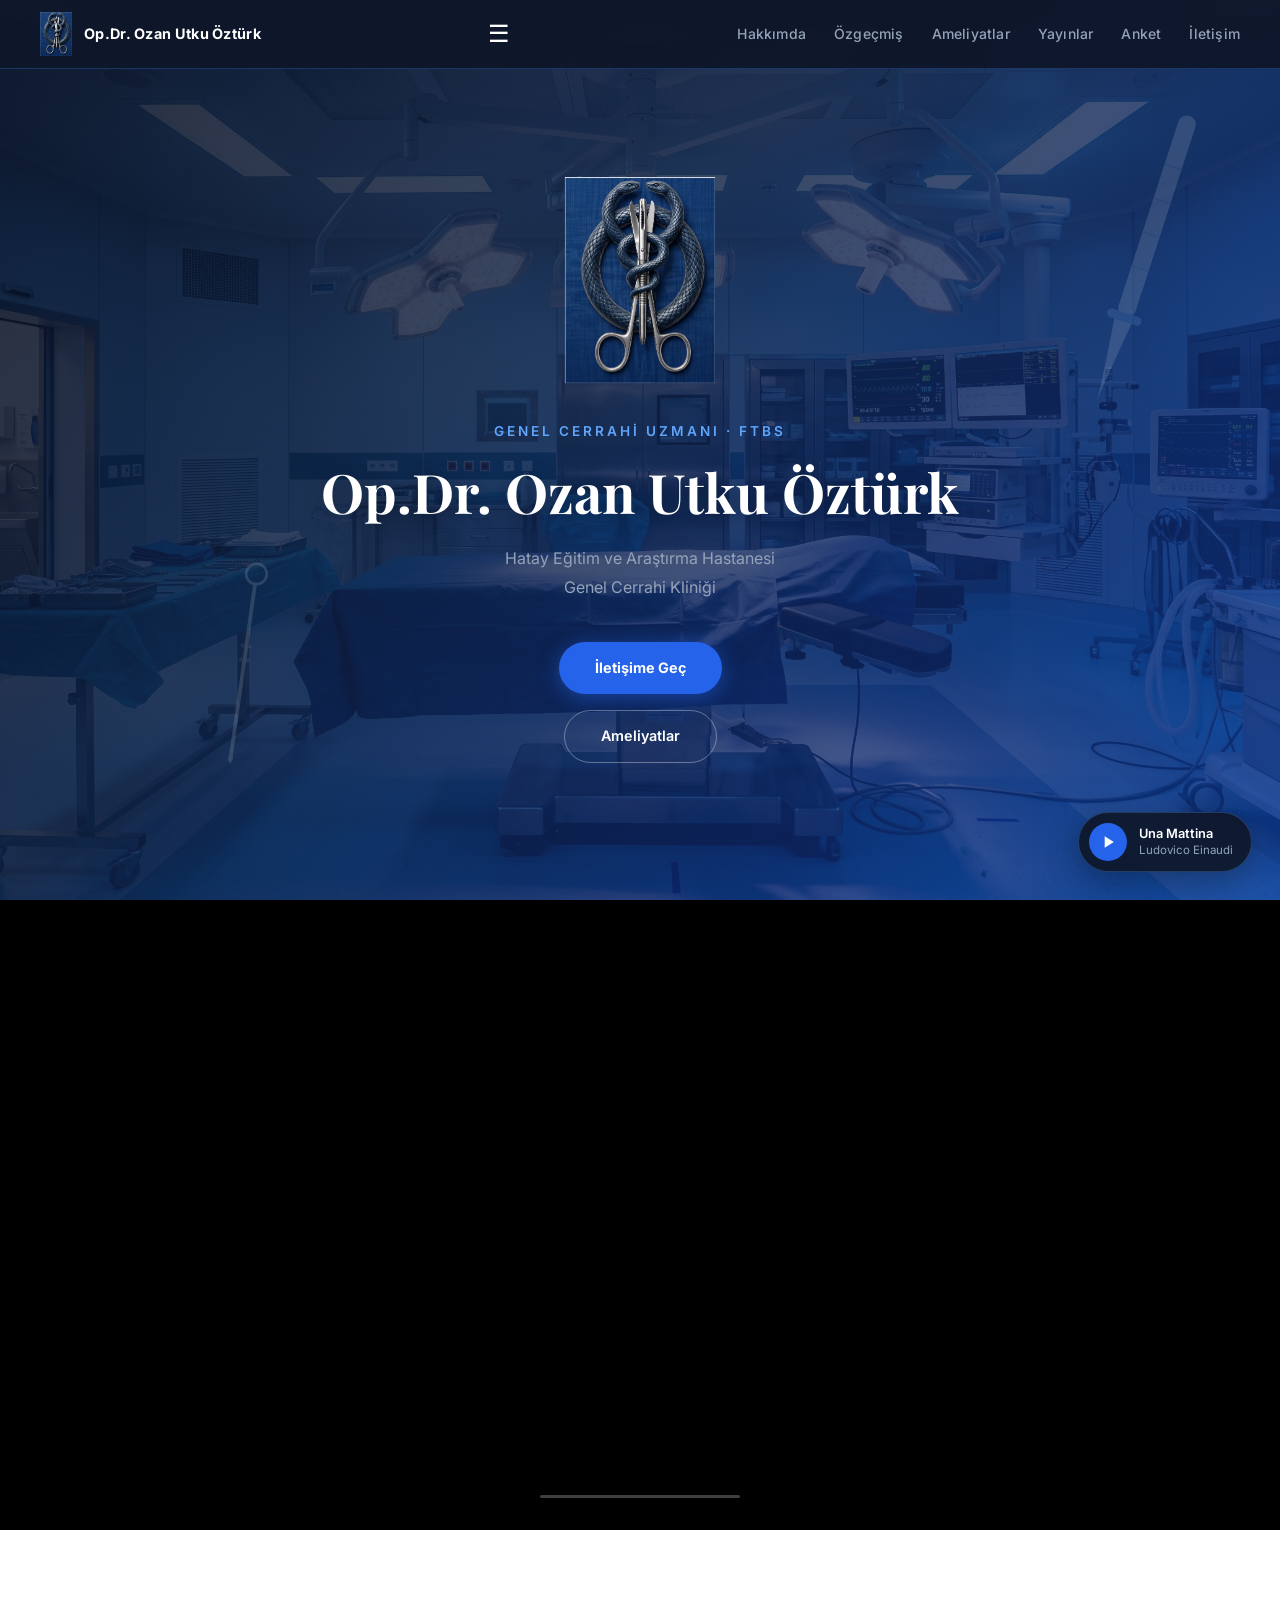
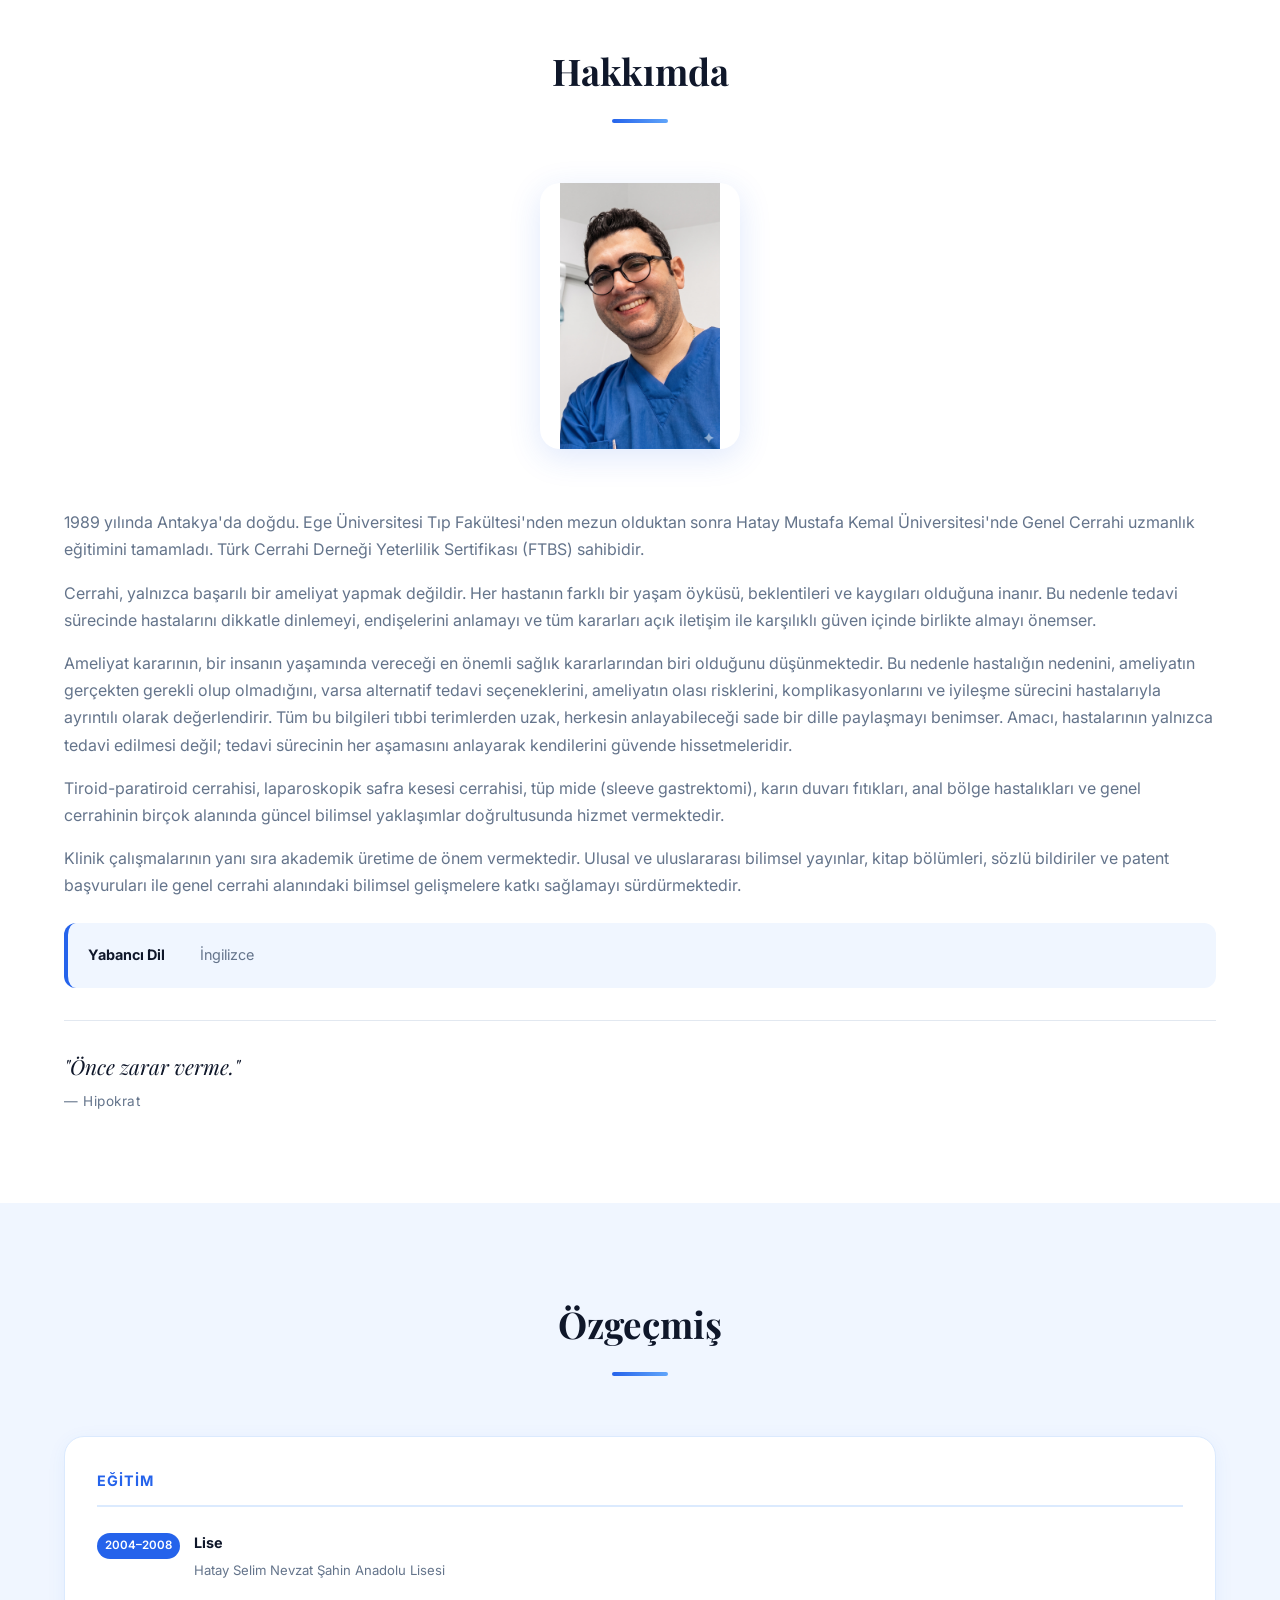
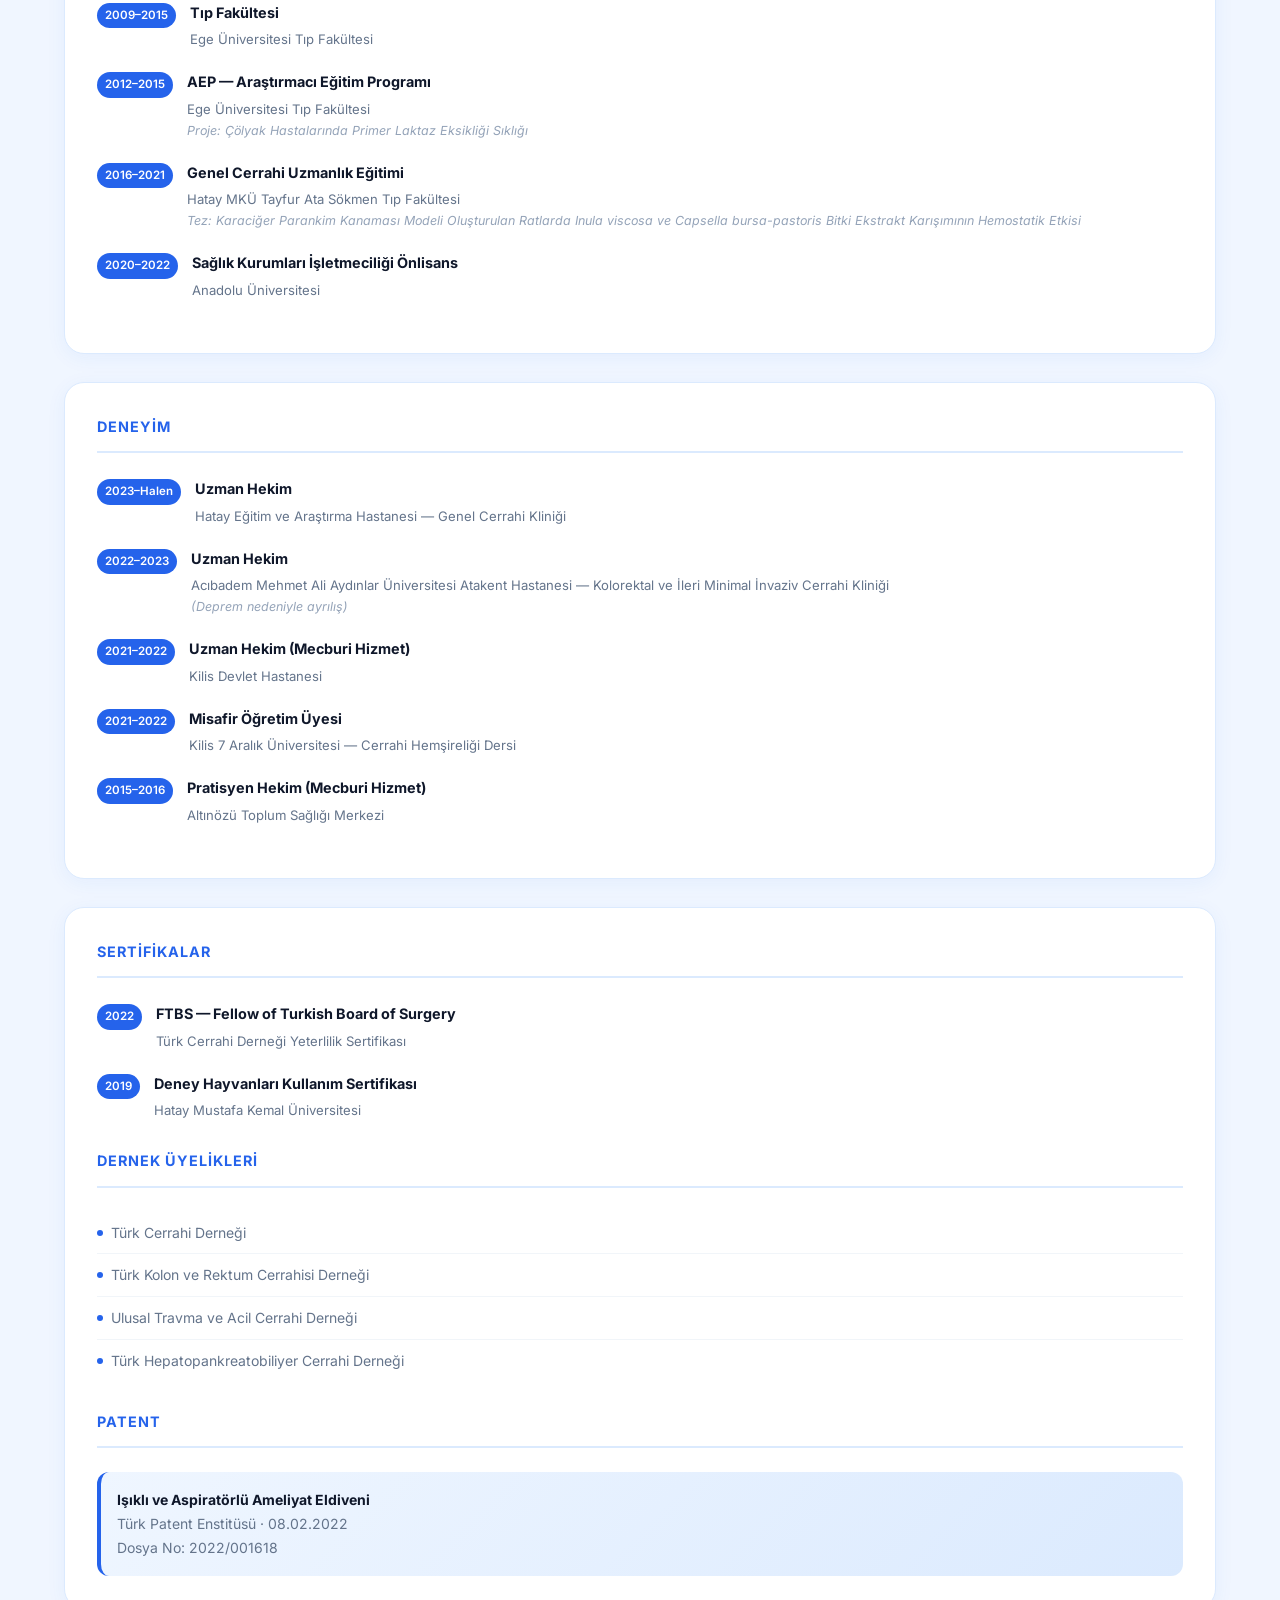
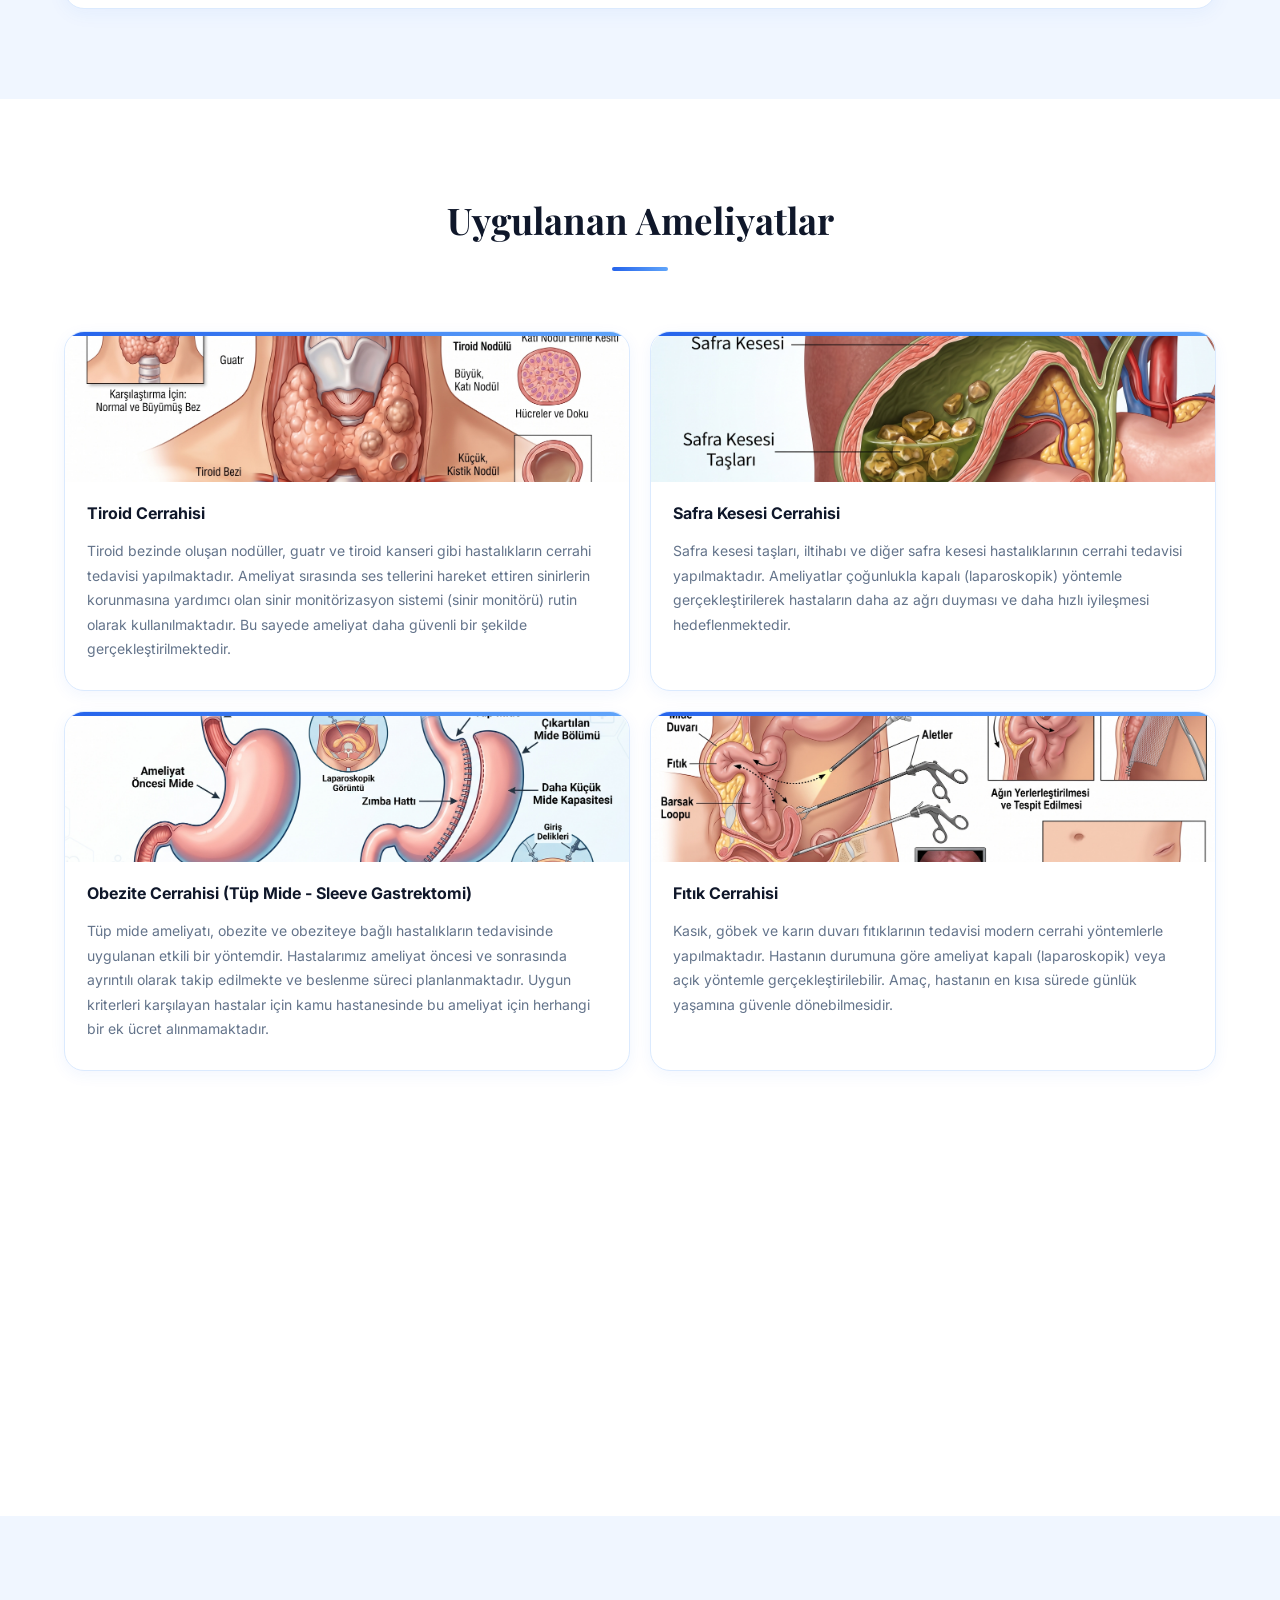
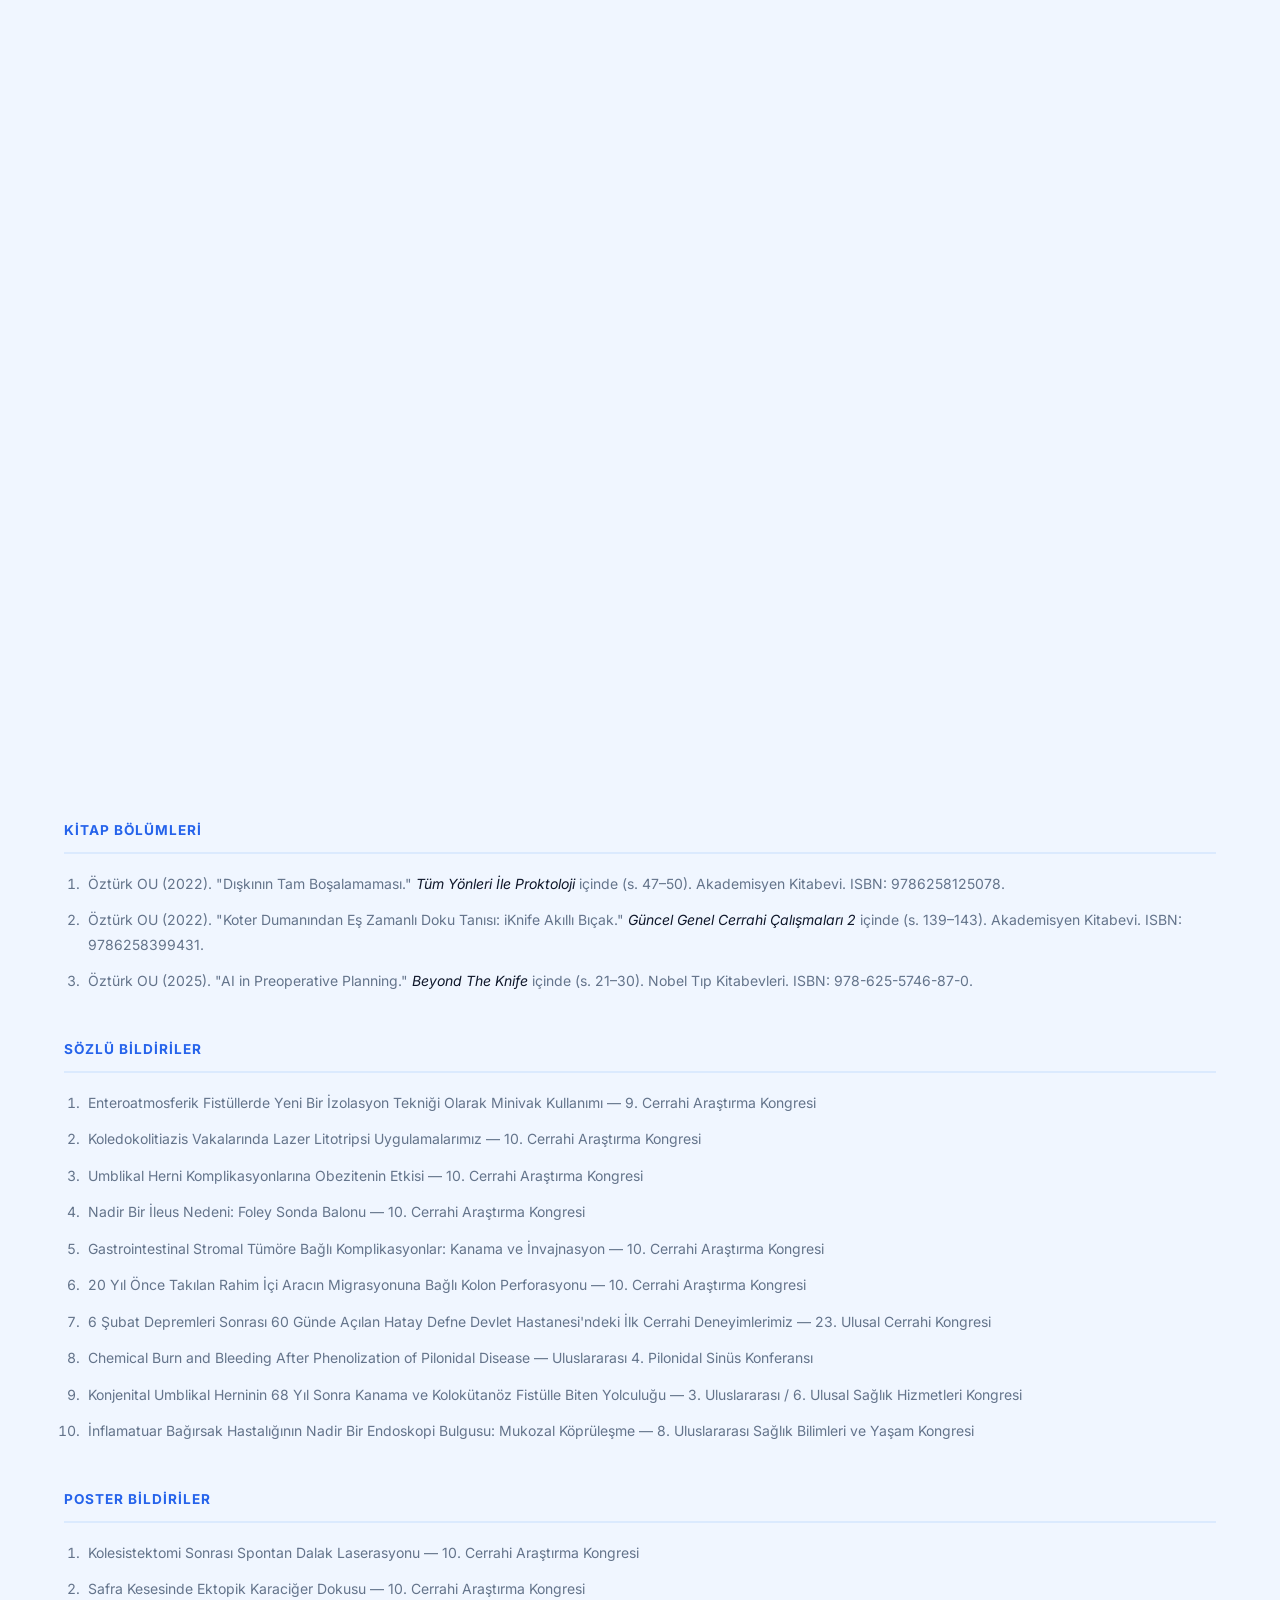
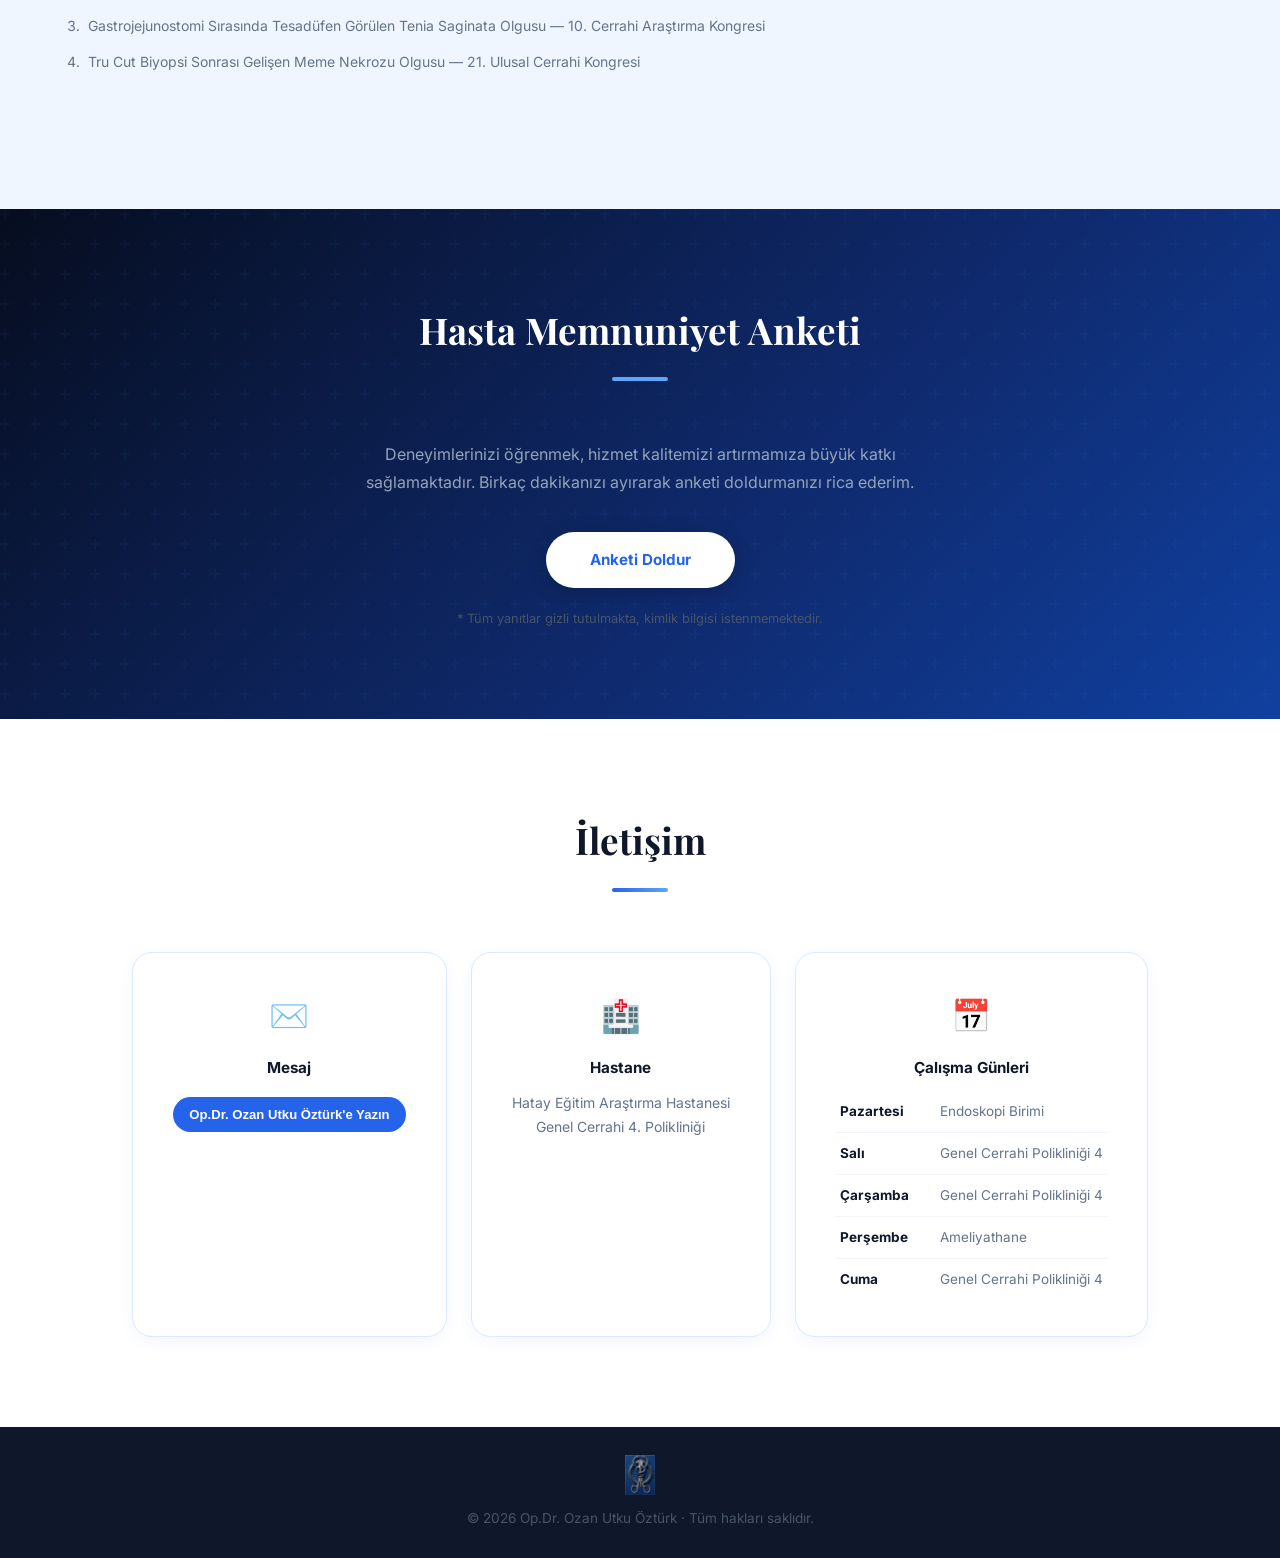
==== index.html @ a1acfcf0 "Update stylesheet version in index.html" ====
<!DOCTYPE html>
<html lang="tr">
<head>
  <meta charset="UTF-8" />
  <meta name="viewport" content="width=device-width, initial-scale=1.0" />
  <title>Op.Dr. Ozan Utku Öztürk | Genel Cerrahi Uzmanı - Hatay</title>
  <meta name="description" content="Op.Dr. Ozan Utku Öztürk - Hatay Eğitim ve Araştırma Hastanesi Genel Cerrahi Uzmanı. Tiroid cerrahisi, laparoskopik kolesistektomi, sleeve gastrektomi ve fıtık ameliyatları." />
  <meta name="keywords" content="Op.Dr. Ozan Utku Öztürk, genel cerrahi uzmanı Hatay, tiroid ameliyatı Hatay, safra kesesi ameliyatı, sleeve gastrektomi Hatay, fıtık ameliyatı, laparoskopik cerrahi Hatay, Hatay EAH genel cerrahi" />
  <meta name="author" content="Op.Dr. Ozan Utku Öztürk" />
  <meta name="robots" content="index, follow" />
  <meta name="google-site-verification" content="S-aAIDL1Zbq4195ZW9zyJEC02ucQa1u8V0Q1Sb5OyVw" />
  <link rel="stylesheet" href="style.css?v=6" />

  <!-- Open Graph (sosyal medya paylaşımı için) -->
  <meta property="og:title" content="Op.Dr. Ozan Utku Öztürk | Genel Cerrahi Uzmanı" />
  <meta property="og:description" content="Hatay Eğitim ve Araştırma Hastanesi Genel Cerrahi Uzmanı. Tiroid, safra kesesi, sleeve gastrektomi ve fıtık ameliyatları." />
  <meta property="og:type" content="website" />
  <meta property="og:url" content="https://ozanutkuozturk.com/" />
  <meta property="og:locale" content="tr_TR" />

  <script type="application/ld+json">
  {
    "@context": "https://schema.org",
    "@type": "ProfilePage",
    "url": "https://ozanutkuozturk.com/",
    "mainEntity": {
      "@type": "Person",
      "@id": "https://ozanutkuozturk.com/#person",
      "name": "Ozan Utku Öztürk",
      "alternateName": [
        "Op. Dr. Ozan Utku Öztürk",
        "Ozan Utku Ozturk",
        "O. U. Öztürk"
      ],
      "url": "https://ozanutkuozturk.com/",
      "jobTitle": "Genel Cerrahi Uzmanı",
      "worksFor": {
        "@type": "Hospital",
        "name": "Hatay Eğitim ve Araştırma Hastanesi"
      },
      "alumniOf": [
        {
          "@type": "CollegeOrUniversity",
          "name": "Ege Üniversitesi Tıp Fakültesi"
        },
        {
          "@type": "CollegeOrUniversity",
          "name": "Hatay Mustafa Kemal Üniversitesi"
        }
      ],
      "sameAs": [
        "https://scholar.google.com/citations?hl=tr&user=WczZqdoAAAAJ",
        "https://dergipark.org.tr/en/pub/@ozan-utku-ozturk",
        "https://www.researchgate.net/profile/Ozan-Ozturk-3",
        "https://www.instagram.com/ozanutkuozturk/"
      ]
    }
  }
  </script>

  <link rel="stylesheet" href="style.css?v=5" />
  <link rel="preconnect" href="https://fonts.googleapis.com" />
  <link href="https://fonts.googleapis.com/css2?family=Inter:wght@300;400;600;700&family=Playfair+Display:wght@700&display=swap" rel="stylesheet" />
</head>
<body>

  <!-- NAVİGASYON -->
  <nav id="navbar">
    <div class="nav-container">
      <a href="#hero" class="nav-logo">
        <img src="images/logo-v3.png" alt="Logo" class="logo-mark">
        <span>Op.Dr. Ozan Utku Öztürk</span>
      </a>
      <button class="nav-toggle" id="navToggle">&#9776;</button>
      <ul class="nav-links" id="navLinks">
        <li><a href="#hakkimda">Hakkımda</a></li>
        <li><a href="#ozgecmis">Özgeçmiş</a></li>
        <li><a href="#ameliyatlar">Ameliyatlar</a></li>
        <li><a href="#yayinlar">Yayınlar</a></li>
        <li><a href="#anket">Anket</a></li>
        <li><a href="#iletisim">İletişim</a></li>
      </ul>
    </div>
  </nav>

  <!-- HERO -->
  <section id="hero">
    <!-- Cerrahi enstrümanlar (dekoratif) -->
    <div class="hero-instruments">
      <!-- Bisturi -->
      <svg class="hi hi-scalpel" viewBox="0 0 28 180" xmlns="http://www.w3.org/2000/svg">
        <rect x="9" y="0" width="10" height="118" rx="5" fill="white"/>
        <rect x="4" y="116" width="20" height="5" rx="2.5" fill="#93c5fd"/>
        <path d="M9 121 Q14 163 14 168 Q14 163 19 121 Z" fill="white"/>
        <line x1="9" y1="30" x2="19" y2="30" stroke="#93c5fd" stroke-width="1" opacity="0.6"/>
        <line x1="9" y1="50" x2="19" y2="50" stroke="#93c5fd" stroke-width="1" opacity="0.6"/>
        <line x1="9" y1="70" x2="19" y2="70" stroke="#93c5fd" stroke-width="1" opacity="0.6"/>
        <line x1="9" y1="90" x2="19" y2="90" stroke="#93c5fd" stroke-width="1" opacity="0.6"/>
      </svg>
      <!-- Makas -->
      <svg class="hi hi-scissors" viewBox="0 0 80 190" xmlns="http://www.w3.org/2000/svg">
        <circle cx="18" cy="18" r="14" fill="none" stroke="white" stroke-width="3.5"/>
        <circle cx="62" cy="18" r="14" fill="none" stroke="white" stroke-width="3.5"/>
        <line x1="18" y1="32" x2="40" y2="95" stroke="white" stroke-width="5" stroke-linecap="round"/>
        <line x1="62" y1="32" x2="40" y2="95" stroke="white" stroke-width="5" stroke-linecap="round"/>
        <circle cx="40" cy="95" r="5" fill="#60a5fa"/>
        <line x1="40" y1="100" x2="24" y2="182" stroke="white" stroke-width="4" stroke-linecap="round"/>
        <line x1="40" y1="100" x2="56" y2="182" stroke="white" stroke-width="4" stroke-linecap="round"/>
      </svg>
      <!-- Forseps -->
      <svg class="hi hi-forceps" viewBox="0 0 54 210" xmlns="http://www.w3.org/2000/svg">
        <circle cx="15" cy="15" r="12" fill="none" stroke="white" stroke-width="3.5"/>
        <circle cx="39" cy="15" r="12" fill="none" stroke="white" stroke-width="3.5"/>
        <path d="M15 27 C15 90 27 155 27 200" stroke="white" stroke-width="4" stroke-linecap="round" fill="none"/>
        <path d="M39 27 C39 90 27 155 27 200" stroke="white" stroke-width="4" stroke-linecap="round" fill="none"/>
        <rect x="11" y="100" width="32" height="5" rx="2.5" fill="white" opacity="0.5"/>
        <rect x="11" y="112" width="32" height="5" rx="2.5" fill="white" opacity="0.5"/>
        <rect x="11" y="124" width="32" height="5" rx="2.5" fill="white" opacity="0.5"/>
      </svg>
      <!-- İğne tutucu -->
      <svg class="hi hi-needle" viewBox="0 0 30 220" xmlns="http://www.w3.org/2000/svg">
        <circle cx="15" cy="14" r="11" fill="none" stroke="white" stroke-width="3"/>
        <line x1="15" y1="25" x2="15" y2="215" stroke="white" stroke-width="4" stroke-linecap="round"/>
        <rect x="9" y="90" width="12" height="4" rx="2" fill="white" opacity="0.5"/>
        <rect x="9" y="105" width="12" height="4" rx="2" fill="white" opacity="0.5"/>
        <path d="M12 212 L15 220 L18 212 Z" fill="white"/>
      </svg>
    </div>

    <!-- Hero içeriği -->
    <div class="hero-content">
      <img src="images/logo-v3.png" alt="Logo" class="hero-logo">
      <p class="hero-unvan">Genel Cerrahi Uzmanı · FTBS</p>
      <h1>Op.Dr. Ozan Utku Öztürk</h1>
      <p class="hero-hastane">Hatay Eğitim ve Araştırma Hastanesi<br>Genel Cerrahi Kliniği</p>
      <div class="hero-butonlar">
        <a href="#iletisim" class="btn-primary">İletişime Geç</a>
        <a href="#ameliyatlar" class="btn-outline">Ameliyatlar</a>
      </div>
    </div>
  </section>

  <!-- VİDEO SCRUB BÖLÜMÜ -->
  <section id="video-bolum">
    <div class="video-sticky">
      <video id="scrubVideo" muted playsinline preload="auto">
        <source src="videos/tanitim.mp4" type="video/mp4">
      </video>
      <div class="video-overlay">
        <div class="video-ilerleme">
          <div class="video-ilerleme-bar" id="videoBar"></div>
        </div>
      </div>
    </div>
  </section>

  <!-- HAKKIMDA -->
  <section id="hakkimda">
    <div class="container">
      <h2 class="section-title">Hakkımda</h2>
      <div class="hakkimda-grid">
        <div class="hakkimda-photo">
          <img src="images/profil.jpg" alt="Op.Dr. Ozan Utku Öztürk" class="profil-foto">
        </div>
        <div class="hakkimda-text">
          <p>1989 yılında Antakya'da doğdu. Ege Üniversitesi Tıp Fakültesi'nden mezun olduktan sonra Hatay Mustafa Kemal Üniversitesi'nde Genel Cerrahi uzmanlık eğitimini tamamladı. Türk Cerrahi Derneği Yeterlilik Sertifikası (FTBS) sahibidir.</p>
          <p>Cerrahi, yalnızca başarılı bir ameliyat yapmak değildir. Her hastanın farklı bir yaşam öyküsü, beklentileri ve kaygıları olduğuna inanır. Bu nedenle tedavi sürecinde hastalarını dikkatle dinlemeyi, endişelerini anlamayı ve tüm kararları açık iletişim ile karşılıklı güven içinde birlikte almayı önemser.</p>
          <p>Ameliyat kararının, bir insanın yaşamında vereceği en önemli sağlık kararlarından biri olduğunu düşünmektedir. Bu nedenle hastalığın nedenini, ameliyatın gerçekten gerekli olup olmadığını, varsa alternatif tedavi seçeneklerini, ameliyatın olası risklerini, komplikasyonlarını ve iyileşme sürecini hastalarıyla ayrıntılı olarak değerlendirir. Tüm bu bilgileri tıbbi terimlerden uzak, herkesin anlayabileceği sade bir dille paylaşmayı benimser. Amacı, hastalarının yalnızca tedavi edilmesi değil; tedavi sürecinin her aşamasını anlayarak kendilerini güvende hissetmeleridir.</p>
          <p>Tiroid-paratiroid cerrahisi, laparoskopik safra kesesi cerrahisi, tüp mide (sleeve gastrektomi), karın duvarı fıtıkları, anal bölge hastalıkları ve genel cerrahinin birçok alanında güncel bilimsel yaklaşımlar doğrultusunda hizmet vermektedir.</p>
          <p>Klinik çalışmalarının yanı sıra akademik üretime de önem vermektedir. Ulusal ve uluslararası bilimsel yayınlar, kitap bölümleri, sözlü bildiriler ve patent başvuruları ile genel cerrahi alanındaki bilimsel gelişmelere katkı sağlamayı sürdürmektedir.</p>
          <div class="kisisel-bilgiler">
            <div class="kb-item"><span class="kb-etiket">Yabancı Dil</span><span>İngilizce</span></div>
          </div>
          <div class="hipokrat-alinti">
            <em>"Önce zarar verme."</em>
            <span>— Hipokrat</span>
          </div>
        </div>
      </div>
    </div>
  </section>

  <!-- ÖZGEÇMİŞ -->
  <section id="ozgecmis">
    <div class="container">
      <h2 class="section-title">Özgeçmiş</h2>
      <div class="ozgecmis-grid">

        <div class="timeline-blok">
          <h3 class="blok-baslik">Eğitim</h3>
          <div class="timeline-item">
            <div class="timeline-yil">2004–2008</div>
            <div class="timeline-icerik"><h4>Lise</h4><p>Hatay Selim Nevzat Şahin Anadolu Lisesi</p></div>
          </div>
          <div class="timeline-item">
            <div class="timeline-yil">2009–2015</div>
            <div class="timeline-icerik"><h4>Tıp Fakültesi</h4><p>Ege Üniversitesi Tıp Fakültesi</p></div>
          </div>
          <div class="timeline-item">
            <div class="timeline-yil">2012–2015</div>
            <div class="timeline-icerik">
              <h4>AEP — Araştırmacı Eğitim Programı</h4>
              <p>Ege Üniversitesi Tıp Fakültesi<br><em>Proje: Çölyak Hastalarında Primer Laktaz Eksikliği Sıklığı</em></p>
            </div>
          </div>
          <div class="timeline-item">
            <div class="timeline-yil">2016–2021</div>
            <div class="timeline-icerik">
              <h4>Genel Cerrahi Uzmanlık Eğitimi</h4>
              <p>Hatay MKÜ Tayfur Ata Sökmen Tıp Fakültesi<br><em>Tez: Karaciğer Parankim Kanaması Modeli Oluşturulan Ratlarda Inula viscosa ve Capsella bursa-pastoris Bitki Ekstrakt Karışımının Hemostatik Etkisi</em></p>
            </div>
          </div>
          <div class="timeline-item">
            <div class="timeline-yil">2020–2022</div>
            <div class="timeline-icerik"><h4>Sağlık Kurumları İşletmeciliği Önlisans</h4><p>Anadolu Üniversitesi</p></div>
          </div>
        </div>

        <div class="timeline-blok">
          <h3 class="blok-baslik">Deneyim</h3>
          <div class="timeline-item">
            <div class="timeline-yil">2023–Halen</div>
            <div class="timeline-icerik"><h4>Uzman Hekim</h4><p>Hatay Eğitim ve Araştırma Hastanesi — Genel Cerrahi Kliniği</p></div>
          </div>
          <div class="timeline-item">
            <div class="timeline-yil">2022–2023</div>
            <div class="timeline-icerik"><h4>Uzman Hekim</h4><p>Acıbadem Mehmet Ali Aydınlar Üniversitesi Atakent Hastanesi — Kolorektal ve İleri Minimal İnvaziv Cerrahi Kliniği<br><em>(Deprem nedeniyle ayrılış)</em></p></div>
          </div>
          <div class="timeline-item">
            <div class="timeline-yil">2021–2022</div>
            <div class="timeline-icerik"><h4>Uzman Hekim (Mecburi Hizmet)</h4><p>Kilis Devlet Hastanesi</p></div>
          </div>
          <div class="timeline-item">
            <div class="timeline-yil">2021–2022</div>
            <div class="timeline-icerik"><h4>Misafir Öğretim Üyesi</h4><p>Kilis 7 Aralık Üniversitesi — Cerrahi Hemşireliği Dersi</p></div>
          </div>
          <div class="timeline-item">
            <div class="timeline-yil">2015–2016</div>
            <div class="timeline-icerik"><h4>Pratisyen Hekim (Mecburi Hizmet)</h4><p>Altınözü Toplum Sağlığı Merkezi</p></div>
          </div>
        </div>

        <div class="timeline-blok">
          <h3 class="blok-baslik">Sertifikalar</h3>
          <div class="timeline-item">
            <div class="timeline-yil">2022</div>
            <div class="timeline-icerik"><h4>FTBS — Fellow of Turkish Board of Surgery</h4><p>Türk Cerrahi Derneği Yeterlilik Sertifikası</p></div>
          </div>
          <div class="timeline-item">
            <div class="timeline-yil">2019</div>
            <div class="timeline-icerik"><h4>Deney Hayvanları Kullanım Sertifikası</h4><p>Hatay Mustafa Kemal Üniversitesi</p></div>
          </div>

          <h3 class="blok-baslik" style="margin-top:28px">Dernek Üyelikleri</h3>
          <ul class="uyelik-listesi">
            <li>Türk Cerrahi Derneği</li>
            <li>Türk Kolon ve Rektum Cerrahisi Derneği</li>
            <li>Ulusal Travma ve Acil Cerrahi Derneği</li>
            <li>Türk Hepatopankreatobiliyer Cerrahi Derneği</li>
          </ul>

          <h3 class="blok-baslik" style="margin-top:28px">Patent</h3>
          <div class="patent-kutu">
            <p><strong>Işıklı ve Aspiratörlü Ameliyat Eldiveni</strong></p>
            <p>Türk Patent Enstitüsü · 08.02.2022<br>Dosya No: 2022/001618</p>
          </div>
        </div>

      </div>
    </div>
  </section>

  <!-- AMELİYATLAR -->
  <section id="ameliyatlar">
    <div class="container">
      <h2 class="section-title">Uygulanan Ameliyatlar</h2>
      <div class="ameliyat-grid">

        <div class="ameliyat-kart">
          <img src="images/tiroid.jpg" alt="Tiroid Cerrahisi" class="ameliyat-gorsel">
          <h3>Tiroid Cerrahisi</h3>
          <p>Tiroid bezinde oluşan nodüller, guatr ve tiroid kanseri gibi hastalıkların cerrahi tedavisi yapılmaktadır. Ameliyat sırasında ses tellerini hareket ettiren sinirlerin korunmasına yardımcı olan sinir monitörizasyon sistemi (sinir monitörü) rutin olarak kullanılmaktadır. Bu sayede ameliyat daha güvenli bir şekilde gerçekleştirilmektedir.</p>
        </div>

        <div class="ameliyat-kart">
          <img src="images/safra-kesesi.jpg" alt="Safra Kesesi Ameliyatı" class="ameliyat-gorsel">
          <h3>Safra Kesesi Cerrahisi</h3>
          <p>Safra kesesi taşları, iltihabı ve diğer safra kesesi hastalıklarının cerrahi tedavisi yapılmaktadır. Ameliyatlar çoğunlukla kapalı (laparoskopik) yöntemle gerçekleştirilerek hastaların daha az ağrı duyması ve daha hızlı iyileşmesi hedeflenmektedir.</p>
        </div>

        <div class="ameliyat-kart">
          <img src="images/sleeve-gastrektomi.jpg" alt="Sleeve Gastrektomi" class="ameliyat-gorsel">
          <h3>Obezite Cerrahisi (Tüp Mide - Sleeve Gastrektomi)</h3>
          <p>Tüp mide ameliyatı, obezite ve obeziteye bağlı hastalıkların tedavisinde uygulanan etkili bir yöntemdir. Hastalarımız ameliyat öncesi ve sonrasında ayrıntılı olarak takip edilmekte ve beslenme süreci planlanmaktadır. Uygun kriterleri karşılayan hastalar için kamu hastanesinde bu ameliyat için herhangi bir ek ücret alınmamaktadır.</p>
        </div>

        <div class="ameliyat-kart">
          <img src="images/fitik.jpg" alt="Karın Duvarı Fıtıkları" class="ameliyat-gorsel">
          <h3>Fıtık Cerrahisi</h3>
          <p>Kasık, göbek ve karın duvarı fıtıklarının tedavisi modern cerrahi yöntemlerle yapılmaktadır. Hastanın durumuna göre ameliyat kapalı (laparoskopik) veya açık yöntemle gerçekleştirilebilir. Amaç, hastanın en kısa sürede günlük yaşamına güvenle dönebilmesidir.</p>
        </div>

        <div class="ameliyat-kart">
          <img src="images/anorektal.jpg" alt="Anal Fissür, Fistül ve Hemoroid Cerrahisi" class="ameliyat-gorsel">
          <h3>Anal Fissür, Fistül ve Hemoroid Cerrahisi</h3>
          <p>Makatta çatlak (fissür), fistül ve hemoroid gibi yaşam kalitesini olumsuz etkileyen hastalıkların tanı ve tedavisi güncel cerrahi yöntemlerle yapılmaktadır. Tedavi, hastalığın evresine göre kişiye özel planlanır ve mümkün olan en konforlu iyileşme süreci hedeflenir.</p>
        </div>

        <div class="ameliyat-kart">
          <img src="images/pilonidal.jpg" alt="Pilonidal Sinüs (Kıl Dönmesi)" class="ameliyat-gorsel">
          <h3>Pilonidal Sinüs (Kıl Dönmesi)</h3>
          <p>Kıl dönmesi hastalığında hem cerrahi hem de uygun hastalarda fenol tedavisi uygulanabilmektedir. Fenol yöntemi, seçilmiş hastalarda kesi gerektirmeden uygulanabilen, günlük yaşama hızlı dönüş sağlayan etkili bir tedavi seçeneğidir. Tedavi yöntemi, hastalığın yaygınlığına göre belirlenmektedir.</p>
        </div>

      </div>
    </div>
  </section>

  <!-- YAYINLAR -->
  <section id="yayinlar">
    <div class="container">
      <h2 class="section-title">Akademik Çalışmalar</h2>

      <div class="yayin-grup">
        <h3 class="yayin-grup-baslik">Makaleler</h3>
        <ol class="yayin-listesi">
          <li>Öztürk OU et al. "Hemostatic effects of traditional Inula viscosa and Capsella bursa-pastoris plant mixture extract on rat liver parenchymal bleeding model." <em>Turkish Journal of Trauma and Emergency Surgery</em> 28.8 (2022): 1059–1065.</li>
          <li>Ahmed WUR et al. "Intraperitoneal drain placement and outcomes after elective colorectal surgery: international matched, prospective, cohort study." <em>British Journal of Surgery</em> 109, Issue 6 (June 2022).</li>
          <li>İlke Evrim Seçinti et al. "Kolon kanserini taklit eden kolon lipomu: Olgu sunumu." <em>The Medical Journal of Mustafa Kemal University.</em></li>
          <li>Ozturk OU et al. "A rare Complication of the Meckel Diverticulum: Littre Hernia Causing Necrotizing Fasciitis." <em>SAS Journal of Surgery</em> Volume-3, Issue-4 (Apr 2017): 113–115.</li>
          <li>Mustafa Uğur, Öztürk OU. "A Rare Cause of Acute Appendicitis after Appendectomy: Tip Appendicitis." <em>Turk J Colorectal Dis</em> 2018;28:194–195.</li>
          <li>Mustafa Ugur, Erol Kilic, Arif Emre, Öztürk OU et al. "Indications of Splenectomy and Postoperative Mortality." <em>Sch. J. App. Med. Sci.</em> Mar 2018; 6(3): 1324–1330.</li>
          <li>Mustafa Uğur, Öztürk OU et al. "The Effectivity of Centella Asiatica Extract in Experimental Colitis Model." <em>Med J SDU / SDÜ Tıp Fak Derg</em> 2017;24(3):67–74.</li>
          <li>Erhan Kizilkaya, Öztürk OU et al. "Does Polydatin Have A Favorable Contribution To Liver Preservation In Ischemic Preconditioning Model?" <em>Sch J App Med Sci</em> Feb 2020; 8(2): 533–540.</li>
          <li>"Celiac Disease Screening on Students at Ege University." <em>The Journal of Pediatric Research</em> 2015;8(2):66–69.</li>
          <li>"Chemical Burn and Bleeding After Phenolization of Pilonidal Disease." <em>Pilonidal Sinus Journal</em> 2024;10(2):21–22.</li>
          <li>Öztürk OU. "Massive simple renal cyst causing colonic obstruction: The largest documented case in the literature." <em>Turkish Journal of Trauma and Emergency Surgery</em> 31(11) (2025): 1148–1151.</li>
          <li>Öztürk OU. "Life threatening bleeding from untreated phyllodes tumor following earthquake induced follow up delay." <em>Interdisciplinary Medical Journal</em> 16(55) (2025): 116–119.</li>
        </ol>
      </div>

      <div class="yayin-grup">
        <h3 class="yayin-grup-baslik">Kitap Bölümleri</h3>
        <ol class="yayin-listesi">
          <li>Öztürk OU (2022). "Dışkının Tam Boşalamaması." <em>Tüm Yönleri İle Proktoloji</em> içinde (s. 47–50). Akademisyen Kitabevi. ISBN: 9786258125078.</li>
          <li>Öztürk OU (2022). "Koter Dumanından Eş Zamanlı Doku Tanısı: iKnife Akıllı Bıçak." <em>Güncel Genel Cerrahi Çalışmaları 2</em> içinde (s. 139–143). Akademisyen Kitabevi. ISBN: 9786258399431.</li>
          <li>Öztürk OU (2025). "AI in Preoperative Planning." <em>Beyond The Knife</em> içinde (s. 21–30). Nobel Tıp Kitabevleri. ISBN: 978-625-5746-87-0.</li>
        </ol>
      </div>

      <div class="yayin-grup">
        <h3 class="yayin-grup-baslik">Sözlü Bildiriler</h3>
        <ol class="yayin-listesi">
          <li>Enteroatmosferik Fistüllerde Yeni Bir İzolasyon Tekniği Olarak Minivak Kullanımı — 9. Cerrahi Araştırma Kongresi</li>
          <li>Koledokolitiazis Vakalarında Lazer Litotripsi Uygulamalarımız — 10. Cerrahi Araştırma Kongresi</li>
          <li>Umblikal Herni Komplikasyonlarına Obezitenin Etkisi — 10. Cerrahi Araştırma Kongresi</li>
          <li>Nadir Bir İleus Nedeni: Foley Sonda Balonu — 10. Cerrahi Araştırma Kongresi</li>
          <li>Gastrointestinal Stromal Tümöre Bağlı Komplikasyonlar: Kanama ve İnvajnasyon — 10. Cerrahi Araştırma Kongresi</li>
          <li>20 Yıl Önce Takılan Rahim İçi Aracın Migrasyonuna Bağlı Kolon Perforasyonu — 10. Cerrahi Araştırma Kongresi</li>
          <li>6 Şubat Depremleri Sonrası 60 Günde Açılan Hatay Defne Devlet Hastanesi'ndeki İlk Cerrahi Deneyimlerimiz — 23. Ulusal Cerrahi Kongresi</li>
          <li>Chemical Burn and Bleeding After Phenolization of Pilonidal Disease — Uluslararası 4. Pilonidal Sinüs Konferansı</li>
          <li>Konjenital Umblikal Herninin 68 Yıl Sonra Kanama ve Kolokütanöz Fistülle Biten Yolculuğu — 3. Uluslararası / 6. Ulusal Sağlık Hizmetleri Kongresi</li>
          <li>İnflamatuar Bağırsak Hastalığının Nadir Bir Endoskopi Bulgusu: Mukozal Köprüleşme — 8. Uluslararası Sağlık Bilimleri ve Yaşam Kongresi</li>
        </ol>
      </div>

      <div class="yayin-grup">
        <h3 class="yayin-grup-baslik">Poster Bildiriler</h3>
        <ol class="yayin-listesi">
          <li>Kolesistektomi Sonrası Spontan Dalak Laserasyonu — 10. Cerrahi Araştırma Kongresi</li>
          <li>Safra Kesesinde Ektopik Karaciğer Dokusu — 10. Cerrahi Araştırma Kongresi</li>
          <li>Gastrojejunostomi Sırasında Tesadüfen Görülen Tenia Saginata Olgusu — 10. Cerrahi Araştırma Kongresi</li>
          <li>Tru Cut Biyopsi Sonrası Gelişen Meme Nekrozu Olgusu — 21. Ulusal Cerrahi Kongresi</li>
        </ol>
      </div>

    </div>
  </section>

  <!-- ANKET -->
  <section id="anket">
    <div class="container anket-container">
      <h2 class="section-title section-title-light">Hasta Memnuniyet Anketi</h2>
      <p class="anket-aciklama">Deneyimlerinizi öğrenmek, hizmet kalitemizi artırmamıza büyük katkı sağlamaktadır. Birkaç dakikanızı ayırarak anketi doldurmanızı rica ederim.</p>
      <a href="https://docs.google.com/forms/d/e/1FAIpQLSdMTi0JkWNdFLpZmjNsYGNCpa0NjM27EmqQrhREm6DwHwM-SA/viewform" target="_blank" class="btn-beyaz" id="anketBtn">Anketi Doldur</a>
      <p class="anket-not">* Tüm yanıtlar gizli tutulmakta, kimlik bilgisi istenmemektedir.</p>
    </div>
  </section>

  <!-- İLETİŞİM -->
  <section id="iletisim">
    <div class="container">
      <h2 class="section-title">İletişim</h2>
      <div class="iletisim-grid">
        <div class="iletisim-kart">
          <div class="iletisim-ikon">✉️</div>
          <h3>Mesaj</h3>
          <button class="yaz-btn" id="yazBtn">Op.Dr. Ozan Utku Öztürk'e Yazın</button>
        </div>
        <div class="iletisim-kart">
          <div class="iletisim-ikon">🏥</div>
          <h3>Hastane</h3>
          <p>Hatay Eğitim Araştırma Hastanesi<br>Genel Cerrahi 4. Polikliniği</p>
        </div>
        <div class="iletisim-kart calisma-saatleri">
          <div class="iletisim-ikon">📅</div>
          <h3>Çalışma Günleri</h3>
          <table class="gun-tablosu">
            <tr><td class="gun">Pazartesi</td><td>Endoskopi Birimi</td></tr>
            <tr><td class="gun">Salı</td><td>Genel Cerrahi Polikliniği 4</td></tr>
            <tr><td class="gun">Çarşamba</td><td>Genel Cerrahi Polikliniği 4</td></tr>
            <tr><td class="gun">Perşembe</td><td>Ameliyathane</td></tr>
            <tr><td class="gun">Cuma</td><td>Genel Cerrahi Polikliniği 4</td></tr>
          </table>
        </div>
      </div>
    </div>
  </section>

  <!-- HASTA MESAJ FORMU -->
  <div id="hastaForm" class="hasta-form-overlay" style="display:none">
    <div class="hasta-form-kart">
      <button class="form-kapat" id="formKapat">✕</button>
      <h3>Op.Dr. Ozan Utku Öztürk'e Yazın</h3>
      <p class="form-aciklama">Mesajınız doğrudan hekime iletilecektir.</p>
      <form action="https://formsubmit.co/ozanutkuozturk@gmail.com" method="POST">
        <input type="hidden" name="_subject" value="Yeni Hasta Mesajı — Dr. Ozan Utku Öztürk">
        <input type="hidden" name="_captcha" value="false">
        <input type="hidden" name="_template" value="table">
        <div class="form-ust">
          <div class="form-grup">
            <label>İsim</label>
            <input type="text" name="isim" placeholder="İsminizi yazın" required>
          </div>
          <div class="form-grup">
            <label>Soyisim</label>
            <input type="text" name="soyisim" placeholder="Soyisminizi yazın" required>
          </div>
          <div class="form-grup form-grup-kisa">
            <label>Yaş</label>
            <input type="number" name="yas" placeholder="Yaşınız" min="0" max="120" required>
          </div>
        </div>
        <div class="form-grup">
          <label>E-posta <span class="opsiyonel">(isteğe bağlı)</span></label>
          <input type="email" name="email" placeholder="Yanıt için e-posta adresiniz">
        </div>
        <div class="form-grup">
          <label>Mesajınız</label>
          <textarea name="mesaj" placeholder="Soru, şikayet veya randevu talebinizi yazabilirsiniz..." rows="5" required></textarea>
        </div>
        <button type="submit" class="form-gonder">Gönder</button>
      </form>
    </div>
  </div>

  <!-- FOOTER -->
  <footer>
    <div class="footer-logo">
      <img src="images/logo-v3.png" alt="Logo" style="width:40px;height:40px;object-fit:contain;">
    </div>
    <p>© 2026 Op.Dr. Ozan Utku Öztürk · Tüm hakları saklıdır.</p>
  </footer>

  <!-- Müzik çalar -->
  <div id="muzikCalar" class="muzik-calar">
    <button id="muzikBtn" class="muzik-btn" title="Ludovico Einaudi - Experience">
      <svg id="ikonPlay" viewBox="0 0 24 24" fill="white" width="20" height="20"><path d="M8 5v14l11-7z"/></svg>
      <svg id="ikonPause" viewBox="0 0 24 24" fill="white" width="20" height="20" style="display:none"><path d="M6 19h4V5H6v14zm8-14v14h4V5h-4z"/></svg>
    </button>
    <div class="muzik-bilgi">
      <span class="muzik-ad">Una Mattina</span>
      <span class="muzik-sanatci">Ludovico Einaudi</span>
    </div>
  </div>
  <iframe id="ytFrame"
    src=""
    style="position:fixed;opacity:0;pointer-events:none;width:200px;height:113px;bottom:-200px;left:-300px;"
    allow="autoplay; encrypted-media"
    frameborder="0">
  </iframe>

<script src="script.js?v=2"></script>
</body>
</html>
---- style.css ----
* {
  margin: 0;
  padding: 0;
  box-sizing: border-box;
}

:root {
  --lacivert: #0f172a;
  --koyu-mavi: #1e3a6e;
  --magavi: #2563eb;
  --orta-mavi: #1d4ed8;
  --acik-mavi: #eff6ff;
  --gri: #64748b;
  --acik-gri: #f0f6ff;
  --beyaz: #ffffff;
}

html { scroll-behavior: smooth; }

body {
  font-family: 'Inter', sans-serif;
  color: #1e293b;
  line-height: 1.7;
  background: linear-gradient(160deg, #dce8ff 0%, #e8f2ff 60%, #d8e8ff 100%);
  background-attachment: fixed;
}

/* NAVİGASYON */
#navbar {
  position: fixed;
  top: 0;
  width: 100%;
  background: rgba(15, 23, 42, 0.97);
  backdrop-filter: blur(12px);
  border-bottom: 1px solid rgba(59, 130, 246, 0.3);
  z-index: 1000;
  padding: 0 24px;
}

.nav-container {
  max-width: 1200px;
  margin: 0 auto;
  display: flex;
  align-items: center;
  justify-content: space-between;
  height: 68px;
}

.nav-logo {
  display: flex;
  align-items: center;
  gap: 12px;
  text-decoration: none;
}

.logo-mark {
  width: 32px;
  height: 44px;
  object-fit: contain;
  flex-shrink: 0;
}

.nav-logo span {
  font-weight: 700;
  font-size: 0.9rem;
  color: white;
  letter-spacing: 0.3px;
}

.nav-links {
  list-style: none;
  display: flex;
  gap: 28px;
}

.nav-links a {
  text-decoration: none;
  color: #94a3b8;
  font-size: 0.875rem;
  font-weight: 500;
  transition: color 0.2s;
  letter-spacing: 0.2px;
}

.nav-links a:hover { color: #60a5fa; }

.nav-toggle {
  display: none;
  background: none;
  border: none;
  font-size: 1.5rem;
  cursor: pointer;
  color: white;
}

/* HERO */
#hero {
  min-height: 100vh;
  background: linear-gradient(135deg, rgba(6,13,31,0.88) 0%, rgba(15,32,64,0.82) 40%, rgba(15,42,110,0.78) 75%, rgba(16,64,160,0.72) 100%), url('images/arkaplan.jpg');
  background-size: cover;
  background-position: center;
  background-attachment: fixed;
  display: flex;
  align-items: center;
  justify-content: center;
  text-align: center;
  padding: 100px 24px 60px;
  position: relative;
  overflow: hidden;
}

/* Hero enstrümanlar */
.hero-instruments {
  position: absolute;
  inset: 0;
  pointer-events: none;
  overflow: hidden;
}

.hi {
  position: absolute;
  opacity: 0.13;
}

.hi-scalpel {
  width: 50px;
  right: 9%;
  top: 12%;
  transform: rotate(18deg);
}

.hi-scissors {
  width: 80px;
  left: 6%;
  top: 18%;
  transform: rotate(-12deg);
}

.hi-forceps {
  width: 55px;
  right: 22%;
  bottom: 8%;
  transform: rotate(-25deg);
}

.hi-needle {
  width: 28px;
  left: 18%;
  bottom: 15%;
  transform: rotate(8deg);
}

/* Hero içerik */
.hero-content {
  max-width: 720px;
  position: relative;
  z-index: 1;
}

.hero-logo {
  width: 150px;
  height: 206px;
  margin-bottom: 28px;
  object-fit: contain;
  transform: translateX(-40px);
}

.hero-unvan {
  color: #60a5fa;
  font-size: 0.85rem;
  font-weight: 600;
  letter-spacing: 3px;
  text-transform: uppercase;
  margin-bottom: 16px;
}

.hero-content h1 {
  font-family: 'Playfair Display', serif;
  color: white;
  font-size: clamp(2rem, 5vw, 3.4rem);
  font-weight: 700;
  margin-bottom: 20px;
  line-height: 1.2;
  text-shadow: 0 2px 20px rgba(0,0,0,0.3);
}

.hero-hastane {
  color: #94a3b8;
  font-size: 1rem;
  margin-bottom: 40px;
  line-height: 1.8;
}

.hero-butonlar {
  display: flex;
  gap: 16px;
  justify-content: center;
  flex-wrap: wrap;
}

.btn-primary {
  display: inline-block;
  background: var(--magavi);
  color: white;
  padding: 14px 36px;
  border-radius: 50px;
  font-weight: 700;
  text-decoration: none;
  font-size: 0.9rem;
  transition: transform 0.2s, box-shadow 0.2s;
  box-shadow: 0 4px 20px rgba(37, 99, 235, 0.5);
}

.btn-primary:hover {
  transform: translateY(-2px);
  box-shadow: 0 8px 28px rgba(37, 99, 235, 0.7);
}

.btn-outline {
  display: inline-block;
  background: transparent;
  color: white;
  padding: 13px 36px;
  border-radius: 50px;
  border: 1.5px solid rgba(255,255,255,0.35);
  font-weight: 600;
  text-decoration: none;
  font-size: 0.9rem;
  transition: background 0.2s, border-color 0.2s;
}

.btn-outline:hover {
  background: rgba(255,255,255,0.1);
  border-color: rgba(255,255,255,0.6);
}

/* GENEL CONTAINER */
.container {
  max-width: 1200px;
  margin: 0 auto;
  padding: 90px 24px;
}

.section-title {
  font-family: 'Playfair Display', serif;
  font-size: clamp(1.7rem, 3vw, 2.3rem);
  font-weight: 700;
  color: var(--lacivert);
  text-align: center;
  margin-bottom: 60px;
  position: relative;
}

.section-title::after {
  content: '';
  display: block;
  width: 56px;
  height: 4px;
  background: linear-gradient(90deg, var(--magavi), #60a5fa);
  margin: 16px auto 0;
  border-radius: 2px;
}

/* HAKKIMDA */
#hakkimda {
  background: white;
}

.hakkimda-grid {
  display: grid;
  grid-template-columns: 260px 1fr;
  gap: 60px;
  align-items: start;
}

.profil-foto {
  width: 100%;
  aspect-ratio: 3/4;
  object-fit: contain;
object-position: center center;
  border-radius: 20px;
  box-shadow: 0 8px 32px rgba(37, 99, 235, 0.15);
  display: block;
}

.hakkimda-text p {
  color: var(--gri);
  margin-bottom: 16px;
  font-size: 1rem;
}

.kisisel-bilgiler {
  margin: 24px 0;
  display: flex;
  flex-direction: column;
  gap: 8px;
  background: var(--acik-gri);
  padding: 20px;
  border-radius: 12px;
  border-left: 4px solid var(--magavi);
}

.kb-item {
  display: flex;
  gap: 12px;
  font-size: 0.9rem;
  color: var(--gri);
}

.kb-etiket {
  font-weight: 700;
  color: var(--lacivert);
  min-width: 100px;
}

.hipokrat-alinti {
  margin-top: 32px;
  padding-top: 28px;
  border-top: 1px solid #e2e8f0;
  display: flex;
  flex-direction: column;
  gap: 6px;
}

.hipokrat-alinti em {
  font-family: 'Playfair Display', serif;
  font-size: 1.3rem;
  color: var(--lacivert);
  font-style: italic;
}

.hipokrat-alinti span {
  font-size: 0.85rem;
  color: var(--gri);
  letter-spacing: 0.5px;
}

/* ÖZGEÇMİŞ */
#ozgecmis { background: var(--acik-gri); }

.ozgecmis-grid {
  display: grid;
  grid-template-columns: repeat(auto-fit, minmax(300px, 1fr));
  gap: 28px;
  align-items: start;
}

.timeline-blok {
  background: white;
  border-radius: 20px;
  padding: 32px;
  border: 1px solid #dbeafe;
  box-shadow: 0 4px 20px rgba(37, 99, 235, 0.06);
}

.blok-baslik {
  font-size: 0.9rem;
  color: var(--magavi);
  font-weight: 700;
  margin-bottom: 24px;
  padding-bottom: 12px;
  border-bottom: 2px solid #dbeafe;
  text-transform: uppercase;
  letter-spacing: 1px;
}

.timeline-item {
  display: flex;
  gap: 14px;
  margin-bottom: 20px;
}

.timeline-yil {
  font-size: 0.72rem;
  color: white;
  background: var(--magavi);
  font-weight: 600;
  white-space: nowrap;
  padding: 3px 8px;
  border-radius: 20px;
  height: fit-content;
  margin-top: 2px;
  flex-shrink: 0;
}

.timeline-icerik h4 {
  font-size: 0.9rem;
  font-weight: 700;
  color: var(--lacivert);
  margin-bottom: 4px;
}

.timeline-icerik p {
  font-size: 0.82rem;
  color: var(--gri);
  line-height: 1.6;
}

.timeline-icerik em {
  color: #94a3b8;
  font-size: 0.78rem;
}

.uyelik-listesi { list-style: none; padding: 0; }

.uyelik-listesi li {
  font-size: 0.875rem;
  color: var(--gri);
  padding: 9px 0;
  border-bottom: 1px solid #f1f5f9;
  display: flex;
  align-items: center;
  gap: 8px;
}

.uyelik-listesi li::before {
  content: '';
  width: 6px;
  height: 6px;
  background: var(--magavi);
  border-radius: 50%;
  flex-shrink: 0;
}

.uyelik-listesi li:last-child { border-bottom: none; }

.patent-kutu {
  background: linear-gradient(135deg, #eff6ff, #dbeafe);
  border-radius: 12px;
  padding: 16px;
  font-size: 0.875rem;
  color: var(--gri);
  line-height: 1.7;
  border-left: 4px solid var(--magavi);
}

.patent-kutu strong { color: var(--lacivert); }

/* AMELİYATLAR */
#ameliyatlar { background: white; }

.ameliyat-grid {
  display: grid;
  grid-template-columns: repeat(3, 1fr);
  gap: 20px;
}

.ameliyat-kart {
  background: white;
  border: 1px solid #dbeafe;
  border-radius: 20px;
  padding: 28px 22px;
  transition: transform 0.25s, box-shadow 0.25s;
  box-shadow: 0 4px 16px rgba(37, 99, 235, 0.06);
  position: relative;
  overflow: hidden;
}

.ameliyat-kart::before {
  content: '';
  position: absolute;
  top: 0;
  left: 0;
  right: 0;
  height: 4px;
  background: linear-gradient(90deg, var(--magavi), #60a5fa);
}

.ameliyat-kart:hover {
  transform: translateY(-5px);
  box-shadow: 0 16px 40px rgba(37, 99, 235, 0.15);
}

.ameliyat-gorsel {
  width: calc(100% + 44px);
  margin: -28px -22px 18px -22px;
  height: 150px;
  object-fit: cover;
  object-position: center;
  border-radius: 20px 20px 0 0;
  display: block;
}

.ameliyat-gorsel-ikon {
  background: linear-gradient(135deg, #1e3a6e, #2563eb);
  display: flex;
  align-items: center;
  justify-content: center;
  height: 150px;
  width: calc(100% + 44px);
  margin: -28px -22px 18px -22px;
  border-radius: 20px 20px 0 0;
}

.ameliyat-kart h3 {
  font-size: 1rem;
  font-weight: 700;
  color: var(--lacivert);
  margin-bottom: 12px;
}

.ameliyat-kart p {
  font-size: 0.875rem;
  color: var(--gri);
  line-height: 1.75;
}

/* YAYINLAR */
#yayinlar { background: var(--acik-gri); }

.yayin-grup { margin-bottom: 44px; }

.yayin-grup-baslik {
  font-size: 0.85rem;
  font-weight: 700;
  color: var(--magavi);
  margin-bottom: 18px;
  padding-bottom: 10px;
  border-bottom: 2px solid #dbeafe;
  text-transform: uppercase;
  letter-spacing: 1px;
}

.yayin-listesi { padding-left: 20px; }

.yayin-listesi li {
  font-size: 0.875rem;
  color: var(--gri);
  line-height: 1.75;
  margin-bottom: 12px;
  padding-left: 4px;
}

.yayin-listesi li em {
  color: var(--lacivert);
  font-style: italic;
}

/* ANKET */
#anket {
  background: linear-gradient(135deg, #060d1f 0%, #0f2a6e 60%, #1040a0 100%);
  text-align: center;
  position: relative;
  overflow: hidden;
}

#anket::before {
  content: '';
  position: absolute;
  inset: 0;
  background: url("data:image/svg+xml,%3Csvg width='60' height='60' viewBox='0 0 60 60' xmlns='http://www.w3.org/2000/svg'%3E%3Cg fill='none' fill-rule='evenodd'%3E%3Cg fill='%233b82f6' fill-opacity='0.05'%3E%3Cpath d='M36 34v-4h-2v4h-4v2h4v4h2v-4h4v-2h-4zm0-30V0h-2v4h-4v2h4v4h2V6h4V4h-4zM6 34v-4H4v4H0v2h4v4h2v-4h4v-2H6zM6 4V0H4v4H0v2h4v4h2V6h4V4H6z'/%3E%3C/g%3E%3C/g%3E%3C/svg%3E");
}

.anket-container { text-align: center; position: relative; }

.section-title-light {
  color: white;
  font-family: 'Playfair Display', serif;
}

.section-title-light::after { background: #60a5fa; }

.anket-aciklama {
  color: #94a3b8;
  font-size: 1rem;
  max-width: 560px;
  margin: 0 auto 36px;
}

.btn-beyaz {
  display: inline-block;
  background: white;
  color: var(--magavi);
  padding: 15px 44px;
  border-radius: 50px;
  font-weight: 700;
  text-decoration: none;
  font-size: 0.95rem;
  transition: transform 0.2s, box-shadow 0.2s;
  box-shadow: 0 4px 20px rgba(0,0,0,0.2);
}

.btn-beyaz:hover {
  transform: translateY(-2px);
  box-shadow: 0 8px 28px rgba(0,0,0,0.3);
}

.anket-not {
  color: #475569;
  font-size: 0.8rem;
  margin-top: 20px;
}

/* İLETİŞİM */
#iletisim { background: white; }

.iletisim-grid {
  display: flex;
  justify-content: center;
  gap: 24px;
  flex-wrap: wrap;
}

.iletisim-kart {
  background: white;
  border: 1px solid #dbeafe;
  border-radius: 20px;
  padding: 36px 40px;
  text-align: center;
  min-width: 220px;
  transition: transform 0.2s, box-shadow 0.2s;
  box-shadow: 0 4px 16px rgba(37, 99, 235, 0.06);
}

.iletisim-kart:hover {
  transform: translateY(-4px);
  box-shadow: 0 12px 32px rgba(37, 99, 235, 0.12);
}

.iletisim-ikon { font-size: 2rem; margin-bottom: 12px; }

.iletisim-kart h3 {
  font-weight: 700;
  color: var(--lacivert);
  margin-bottom: 10px;
  font-size: 0.95rem;
}

.iletisim-kart a {
  color: var(--magavi);
  text-decoration: none;
  font-size: 0.9rem;
}

.iletisim-kart p {
  color: var(--gri);
  font-size: 0.875rem;
  line-height: 1.7;
}

.calisma-saatleri { min-width: 280px; }

.gun-tablosu {
  width: 100%;
  border-collapse: collapse;
  margin-top: 8px;
  font-size: 0.845rem;
}

.gun-tablosu tr { border-bottom: 1px solid #f1f5f9; }
.gun-tablosu tr:last-child { border-bottom: none; }

.gun-tablosu td {
  padding: 9px 4px;
  color: var(--gri);
  text-align: left;
}

.gun-tablosu .gun {
  font-weight: 700;
  color: var(--lacivert);
  width: 100px;
}

/* HASTA FORMU BUTONU */
.yaz-btn {
  display: block;
  width: 100%;
  margin-top: 16px;
  padding: 10px 16px;
  background: var(--magavi);
  color: white;
  border: none;
  border-radius: 50px;
  font-size: 0.82rem;
  font-weight: 600;
  cursor: pointer;
  transition: background 0.2s, transform 0.2s;
}

.yaz-btn:hover {
  background: var(--orta-mavi);
  transform: translateY(-1px);
}

/* HASTA FORMU OVERLAY */
.hasta-form-overlay {
  position: fixed;
  inset: 0;
  background: rgba(10, 20, 50, 0.75);
  backdrop-filter: blur(6px);
  z-index: 2000;
  display: flex;
  align-items: center;
  justify-content: center;
  padding: 24px;
}

.hasta-form-kart {
  background: white;
  border-radius: 24px;
  padding: 40px;
  width: 100%;
  max-width: 580px;
  position: relative;
  box-shadow: 0 24px 60px rgba(0,0,0,0.3);
  max-height: 90vh;
  overflow-y: auto;
}

.form-kapat {
  position: absolute;
  top: 16px;
  right: 20px;
  background: none;
  border: none;
  font-size: 1.2rem;
  cursor: pointer;
  color: var(--gri);
  padding: 4px 8px;
  border-radius: 6px;
  transition: background 0.2s;
}

.form-kapat:hover { background: #f1f5f9; }

.hasta-form-kart h3 {
  font-family: 'Playfair Display', serif;
  font-size: 1.3rem;
  color: var(--lacivert);
  margin-bottom: 8px;
}

.form-aciklama {
  font-size: 0.875rem;
  color: var(--gri);
  margin-bottom: 28px;
}

.form-ust {
  display: grid;
  grid-template-columns: 1fr 1fr 100px;
  gap: 16px;
}

.form-grup {
  display: flex;
  flex-direction: column;
  gap: 6px;
  margin-bottom: 16px;
}

.form-grup label {
  font-size: 0.82rem;
  font-weight: 600;
  color: var(--lacivert);
}

.opsiyonel {
  font-weight: 400;
  color: var(--gri);
}

.form-grup input,
.form-grup textarea {
  padding: 11px 14px;
  border: 1.5px solid #e2e8f0;
  border-radius: 10px;
  font-size: 0.9rem;
  font-family: 'Inter', sans-serif;
  color: var(--lacivert);
  transition: border-color 0.2s;
  outline: none;
  width: 100%;
}

.form-grup input:focus,
.form-grup textarea:focus {
  border-color: var(--magavi);
  box-shadow: 0 0 0 3px rgba(37, 99, 235, 0.1);
}

.form-grup textarea { resize: vertical; }

.form-gonder {
  width: 100%;
  padding: 13px;
  background: var(--magavi);
  color: white;
  border: none;
  border-radius: 50px;
  font-size: 0.95rem;
  font-weight: 700;
  cursor: pointer;
  transition: background 0.2s, transform 0.2s;
  margin-top: 8px;
}

.form-gonder:hover {
  background: var(--orta-mavi);
  transform: translateY(-1px);
}

@media (max-width: 540px) {
  .form-ust { grid-template-columns: 1fr; }
  .hasta-form-kart { padding: 28px 20px; }
}

/* VİDEO SCRUB */
#video-bolum {
  height: 250vh;
  position: relative;
}

.video-sticky {
  position: sticky;
  top: 15vh;
  height: 70vh;
  width: 100%;
  overflow: hidden;
  background: #000;
}

.video-sticky video {
  width: 100%;
  height: 100%;
  object-fit: cover;
  display: block;
}

.video-overlay {
  position: absolute;
  inset: 0;
  background: linear-gradient(to bottom, rgba(0,0,0,0.15) 0%, transparent 30%, transparent 70%, rgba(0,0,0,0.4) 100%);
  pointer-events: none;
}

.video-ilerleme {
  position: absolute;
  bottom: 32px;
  left: 50%;
  transform: translateX(-50%);
  width: 200px;
  height: 3px;
  background: rgba(255,255,255,0.25);
  border-radius: 2px;
}

.video-ilerleme-bar {
  height: 100%;
  width: 0%;
  background: white;
  border-radius: 2px;
  transition: width 0.05s linear;
}

@media (max-width: 768px) {
  #video-bolum { height: 180vh; }
  .video-sticky { height: 50vh; }
}

/* ===== ANİMASYONLAR ===== */

/* Scroll reveal */
.gorunum-bekle {
  opacity: 0;
  transform: translateY(36px);
  transition: opacity 0.7s ease, transform 0.7s ease;
}
.gorunur {
  opacity: 1;
  transform: translateY(0);
}

/* Hero girişi */
@keyframes heroGiris {
  from { opacity: 0; transform: translateY(22px); }
  to   { opacity: 1; transform: translateY(0); }
}
@keyframes yuz {
  0%, 100% { transform: translateX(-40px) translateY(0px); }
  50%       { transform: translateX(-40px) translateY(-10px); }
}
@keyframes heroLogoGiris {
  from { opacity: 0; transform: translateX(-40px) translateY(22px); }
  to   { opacity: 1; transform: translateX(-40px) translateY(0); }
}

.hero-logo    { animation: heroLogoGiris 1s ease 0.1s both, yuz 4s ease-in-out 1.1s infinite; }
.hero-unvan   { animation: heroGiris 0.9s ease 0.35s both; }
.hero-content h1 { animation: heroGiris 0.9s ease 0.55s both; }
.hero-hastane { animation: heroGiris 0.9s ease 0.75s both; }
.hero-butonlar { animation: heroGiris 0.9s ease 0.95s both; }

/* Ameliyat kart hover */
.ameliyat-kart {
  transition: transform 0.32s ease, box-shadow 0.32s ease, opacity 0.7s ease;
}
.ameliyat-kart:hover {
  transform: translateY(-8px) !important;
  box-shadow: 0 22px 50px rgba(0,0,0,0.14);
}

/* Buton shine efekti */
.btn-primary { position: relative; overflow: hidden; }
.btn-primary::after {
  content: '';
  position: absolute;
  top: 0; left: -110%;
  width: 60%; height: 100%;
  background: linear-gradient(90deg, transparent, rgba(255,255,255,0.28), transparent);
  transform: skewX(-20deg);
  transition: left 0.55s ease;
}
.btn-primary:hover::after { left: 140%; }

/* Nav link alt çizgi animasyonu */
.nav-links a {
  position: relative;
}
.nav-links a::after {
  content: '';
  position: absolute;
  bottom: -2px; left: 0;
  width: 0; height: 2px;
  background: #60a5fa;
  transition: width 0.3s ease;
}
.nav-links a:hover::after { width: 100%; }

/* FOOTER */
footer {
  background: var(--lacivert);
  color: #475569;
  text-align: center;
  padding: 28px;
  font-size: 0.85rem;
}

/* MÜZİK ÇALAR */
.muzik-calar {
  position: fixed;
  bottom: 28px;
  right: 28px;
  display: flex;
  align-items: center;
  gap: 12px;
  z-index: 999;
  background: rgba(15, 23, 42, 0.92);
  backdrop-filter: blur(10px);
  border: 1px solid rgba(96, 165, 250, 0.25);
  border-radius: 50px;
  padding: 10px 18px 10px 10px;
  box-shadow: 0 8px 32px rgba(0,0,0,0.3);
  transition: transform 0.2s;
}

.muzik-calar:hover { transform: translateY(-2px); }

.muzik-btn {
  width: 38px;
  height: 38px;
  border-radius: 50%;
  background: var(--magavi);
  border: none;
  cursor: pointer;
  display: flex;
  align-items: center;
  justify-content: center;
  flex-shrink: 0;
  transition: background 0.2s;
}

.muzik-btn:hover { background: var(--orta-mavi); }

.muzik-bilgi {
  display: flex;
  flex-direction: column;
  line-height: 1.3;
}

.muzik-ad {
  font-size: 0.8rem;
  font-weight: 600;
  color: white;
}

.muzik-sanatci {
  font-size: 0.72rem;
  color: #94a3b8;
}

/* FOOTER */
.footer-logo {
  margin-bottom: 12px;
  display: flex;
  justify-content: center;
}

/* MOBİL */
@media (max-width: 768px) {
  #video-bolum {
    height: 180vh;
  }

  .video-sticky {
    top: 25vh;
    height: 50vh;
  }
}

  .nav-links.acik { display: flex; }
  .nav-toggle { display: block; }

  .hakkimda-grid { grid-template-columns: 1fr; }
  .hakkimda-photo { max-width: 200px; margin: 0 auto; }
  .istatistikler { gap: 20px; }
  .ozgecmis-grid { grid-template-columns: 1fr; }
  .hero-butonlar { flex-direction: column; align-items: center; }
  .ameliyat-grid { grid-template-columns: repeat(2, 1fr); }

  .hi-scissors { display: none; }
  .hi-forceps { display: none; }
}

@media (max-width: 480px) {
  .ameliyat-grid { grid-template-columns: 1fr; }
}
#video-bolum .video-sticky #scrubVideo {
  width: 100% !important;
  height: 100% !important;
  object-fit: contain !important;
  object-position: center center !important;
  background: #000;
}
/* Üst menüdeki amblem hareket etmesin */
#navbar .logo-mark,
#navbar .nav-logo:hover .logo-mark {
  animation: none !important;
  transform: none !important;
  transition: none !important;
}
/* Ana girişteki logo kesinlikle hareket etmesin */
#hero .hero-content > img.hero-logo,
#hero .hero-content > img.hero-logo:hover {
  animation: none !important;
  -webkit-animation: none !important;
  transform: none !important;
  translate: none !important;
  rotate: none !important;
  scale: none !important;
  transition: none !important;
}
---- style.css ----
* {
  margin: 0;
  padding: 0;
  box-sizing: border-box;
}

:root {
  --lacivert: #0f172a;
  --koyu-mavi: #1e3a6e;
  --magavi: #2563eb;
  --orta-mavi: #1d4ed8;
  --acik-mavi: #eff6ff;
  --gri: #64748b;
  --acik-gri: #f0f6ff;
  --beyaz: #ffffff;
}

html { scroll-behavior: smooth; }

body {
  font-family: 'Inter', sans-serif;
  color: #1e293b;
  line-height: 1.7;
  background: linear-gradient(160deg, #dce8ff 0%, #e8f2ff 60%, #d8e8ff 100%);
  background-attachment: fixed;
}

/* NAVİGASYON */
#navbar {
  position: fixed;
  top: 0;
  width: 100%;
  background: rgba(15, 23, 42, 0.97);
  backdrop-filter: blur(12px);
  border-bottom: 1px solid rgba(59, 130, 246, 0.3);
  z-index: 1000;
  padding: 0 24px;
}

.nav-container {
  max-width: 1200px;
  margin: 0 auto;
  display: flex;
  align-items: center;
  justify-content: space-between;
  height: 68px;
}

.nav-logo {
  display: flex;
  align-items: center;
  gap: 12px;
  text-decoration: none;
}

.logo-mark {
  width: 32px;
  height: 44px;
  object-fit: contain;
  flex-shrink: 0;
}

.nav-logo span {
  font-weight: 700;
  font-size: 0.9rem;
  color: white;
  letter-spacing: 0.3px;
}

.nav-links {
  list-style: none;
  display: flex;
  gap: 28px;
}

.nav-links a {
  text-decoration: none;
  color: #94a3b8;
  font-size: 0.875rem;
  font-weight: 500;
  transition: color 0.2s;
  letter-spacing: 0.2px;
}

.nav-links a:hover { color: #60a5fa; }

.nav-toggle {
  display: none;
  background: none;
  border: none;
  font-size: 1.5rem;
  cursor: pointer;
  color: white;
}

/* HERO */
#hero {
  min-height: 100vh;
  background: linear-gradient(135deg, rgba(6,13,31,0.88) 0%, rgba(15,32,64,0.82) 40%, rgba(15,42,110,0.78) 75%, rgba(16,64,160,0.72) 100%), url('images/arkaplan.jpg');
  background-size: cover;
  background-position: center;
  background-attachment: fixed;
  display: flex;
  align-items: center;
  justify-content: center;
  text-align: center;
  padding: 100px 24px 60px;
  position: relative;
  overflow: hidden;
}

/* Hero enstrümanlar */
.hero-instruments {
  position: absolute;
  inset: 0;
  pointer-events: none;
  overflow: hidden;
}

.hi {
  position: absolute;
  opacity: 0.13;
}

.hi-scalpel {
  width: 50px;
  right: 9%;
  top: 12%;
  transform: rotate(18deg);
}

.hi-scissors {
  width: 80px;
  left: 6%;
  top: 18%;
  transform: rotate(-12deg);
}

.hi-forceps {
  width: 55px;
  right: 22%;
  bottom: 8%;
  transform: rotate(-25deg);
}

.hi-needle {
  width: 28px;
  left: 18%;
  bottom: 15%;
  transform: rotate(8deg);
}

/* Hero içerik */
.hero-content {
  max-width: 720px;
  position: relative;
  z-index: 1;
}

.hero-logo {
  width: 150px;
  height: 206px;
  margin-bottom: 28px;
  object-fit: contain;
  transform: translateX(-40px);
}

.hero-unvan {
  color: #60a5fa;
  font-size: 0.85rem;
  font-weight: 600;
  letter-spacing: 3px;
  text-transform: uppercase;
  margin-bottom: 16px;
}

.hero-content h1 {
  font-family: 'Playfair Display', serif;
  color: white;
  font-size: clamp(2rem, 5vw, 3.4rem);
  font-weight: 700;
  margin-bottom: 20px;
  line-height: 1.2;
  text-shadow: 0 2px 20px rgba(0,0,0,0.3);
}

.hero-hastane {
  color: #94a3b8;
  font-size: 1rem;
  margin-bottom: 40px;
  line-height: 1.8;
}

.hero-butonlar {
  display: flex;
  gap: 16px;
  justify-content: center;
  flex-wrap: wrap;
}

.btn-primary {
  display: inline-block;
  background: var(--magavi);
  color: white;
  padding: 14px 36px;
  border-radius: 50px;
  font-weight: 700;
  text-decoration: none;
  font-size: 0.9rem;
  transition: transform 0.2s, box-shadow 0.2s;
  box-shadow: 0 4px 20px rgba(37, 99, 235, 0.5);
}

.btn-primary:hover {
  transform: translateY(-2px);
  box-shadow: 0 8px 28px rgba(37, 99, 235, 0.7);
}

.btn-outline {
  display: inline-block;
  background: transparent;
  color: white;
  padding: 13px 36px;
  border-radius: 50px;
  border: 1.5px solid rgba(255,255,255,0.35);
  font-weight: 600;
  text-decoration: none;
  font-size: 0.9rem;
  transition: background 0.2s, border-color 0.2s;
}

.btn-outline:hover {
  background: rgba(255,255,255,0.1);
  border-color: rgba(255,255,255,0.6);
}

/* GENEL CONTAINER */
.container {
  max-width: 1200px;
  margin: 0 auto;
  padding: 90px 24px;
}

.section-title {
  font-family: 'Playfair Display', serif;
  font-size: clamp(1.7rem, 3vw, 2.3rem);
  font-weight: 700;
  color: var(--lacivert);
  text-align: center;
  margin-bottom: 60px;
  position: relative;
}

.section-title::after {
  content: '';
  display: block;
  width: 56px;
  height: 4px;
  background: linear-gradient(90deg, var(--magavi), #60a5fa);
  margin: 16px auto 0;
  border-radius: 2px;
}

/* HAKKIMDA */
#hakkimda {
  background: white;
}

.hakkimda-grid {
  display: grid;
  grid-template-columns: 260px 1fr;
  gap: 60px;
  align-items: start;
}

.profil-foto {
  width: 100%;
  aspect-ratio: 3/4;
  object-fit: contain;
object-position: center center;
  border-radius: 20px;
  box-shadow: 0 8px 32px rgba(37, 99, 235, 0.15);
  display: block;
}

.hakkimda-text p {
  color: var(--gri);
  margin-bottom: 16px;
  font-size: 1rem;
}

.kisisel-bilgiler {
  margin: 24px 0;
  display: flex;
  flex-direction: column;
  gap: 8px;
  background: var(--acik-gri);
  padding: 20px;
  border-radius: 12px;
  border-left: 4px solid var(--magavi);
}

.kb-item {
  display: flex;
  gap: 12px;
  font-size: 0.9rem;
  color: var(--gri);
}

.kb-etiket {
  font-weight: 700;
  color: var(--lacivert);
  min-width: 100px;
}

.hipokrat-alinti {
  margin-top: 32px;
  padding-top: 28px;
  border-top: 1px solid #e2e8f0;
  display: flex;
  flex-direction: column;
  gap: 6px;
}

.hipokrat-alinti em {
  font-family: 'Playfair Display', serif;
  font-size: 1.3rem;
  color: var(--lacivert);
  font-style: italic;
}

.hipokrat-alinti span {
  font-size: 0.85rem;
  color: var(--gri);
  letter-spacing: 0.5px;
}

/* ÖZGEÇMİŞ */
#ozgecmis { background: var(--acik-gri); }

.ozgecmis-grid {
  display: grid;
  grid-template-columns: repeat(auto-fit, minmax(300px, 1fr));
  gap: 28px;
  align-items: start;
}

.timeline-blok {
  background: white;
  border-radius: 20px;
  padding: 32px;
  border: 1px solid #dbeafe;
  box-shadow: 0 4px 20px rgba(37, 99, 235, 0.06);
}

.blok-baslik {
  font-size: 0.9rem;
  color: var(--magavi);
  font-weight: 700;
  margin-bottom: 24px;
  padding-bottom: 12px;
  border-bottom: 2px solid #dbeafe;
  text-transform: uppercase;
  letter-spacing: 1px;
}

.timeline-item {
  display: flex;
  gap: 14px;
  margin-bottom: 20px;
}

.timeline-yil {
  font-size: 0.72rem;
  color: white;
  background: var(--magavi);
  font-weight: 600;
  white-space: nowrap;
  padding: 3px 8px;
  border-radius: 20px;
  height: fit-content;
  margin-top: 2px;
  flex-shrink: 0;
}

.timeline-icerik h4 {
  font-size: 0.9rem;
  font-weight: 700;
  color: var(--lacivert);
  margin-bottom: 4px;
}

.timeline-icerik p {
  font-size: 0.82rem;
  color: var(--gri);
  line-height: 1.6;
}

.timeline-icerik em {
  color: #94a3b8;
  font-size: 0.78rem;
}

.uyelik-listesi { list-style: none; padding: 0; }

.uyelik-listesi li {
  font-size: 0.875rem;
  color: var(--gri);
  padding: 9px 0;
  border-bottom: 1px solid #f1f5f9;
  display: flex;
  align-items: center;
  gap: 8px;
}

.uyelik-listesi li::before {
  content: '';
  width: 6px;
  height: 6px;
  background: var(--magavi);
  border-radius: 50%;
  flex-shrink: 0;
}

.uyelik-listesi li:last-child { border-bottom: none; }

.patent-kutu {
  background: linear-gradient(135deg, #eff6ff, #dbeafe);
  border-radius: 12px;
  padding: 16px;
  font-size: 0.875rem;
  color: var(--gri);
  line-height: 1.7;
  border-left: 4px solid var(--magavi);
}

.patent-kutu strong { color: var(--lacivert); }

/* AMELİYATLAR */
#ameliyatlar { background: white; }

.ameliyat-grid {
  display: grid;
  grid-template-columns: repeat(3, 1fr);
  gap: 20px;
}

.ameliyat-kart {
  background: white;
  border: 1px solid #dbeafe;
  border-radius: 20px;
  padding: 28px 22px;
  transition: transform 0.25s, box-shadow 0.25s;
  box-shadow: 0 4px 16px rgba(37, 99, 235, 0.06);
  position: relative;
  overflow: hidden;
}

.ameliyat-kart::before {
  content: '';
  position: absolute;
  top: 0;
  left: 0;
  right: 0;
  height: 4px;
  background: linear-gradient(90deg, var(--magavi), #60a5fa);
}

.ameliyat-kart:hover {
  transform: translateY(-5px);
  box-shadow: 0 16px 40px rgba(37, 99, 235, 0.15);
}

.ameliyat-gorsel {
  width: calc(100% + 44px);
  margin: -28px -22px 18px -22px;
  height: 150px;
  object-fit: cover;
  object-position: center;
  border-radius: 20px 20px 0 0;
  display: block;
}

.ameliyat-gorsel-ikon {
  background: linear-gradient(135deg, #1e3a6e, #2563eb);
  display: flex;
  align-items: center;
  justify-content: center;
  height: 150px;
  width: calc(100% + 44px);
  margin: -28px -22px 18px -22px;
  border-radius: 20px 20px 0 0;
}

.ameliyat-kart h3 {
  font-size: 1rem;
  font-weight: 700;
  color: var(--lacivert);
  margin-bottom: 12px;
}

.ameliyat-kart p {
  font-size: 0.875rem;
  color: var(--gri);
  line-height: 1.75;
}

/* YAYINLAR */
#yayinlar { background: var(--acik-gri); }

.yayin-grup { margin-bottom: 44px; }

.yayin-grup-baslik {
  font-size: 0.85rem;
  font-weight: 700;
  color: var(--magavi);
  margin-bottom: 18px;
  padding-bottom: 10px;
  border-bottom: 2px solid #dbeafe;
  text-transform: uppercase;
  letter-spacing: 1px;
}

.yayin-listesi { padding-left: 20px; }

.yayin-listesi li {
  font-size: 0.875rem;
  color: var(--gri);
  line-height: 1.75;
  margin-bottom: 12px;
  padding-left: 4px;
}

.yayin-listesi li em {
  color: var(--lacivert);
  font-style: italic;
}

/* ANKET */
#anket {
  background: linear-gradient(135deg, #060d1f 0%, #0f2a6e 60%, #1040a0 100%);
  text-align: center;
  position: relative;
  overflow: hidden;
}

#anket::before {
  content: '';
  position: absolute;
  inset: 0;
  background: url("data:image/svg+xml,%3Csvg width='60' height='60' viewBox='0 0 60 60' xmlns='http://www.w3.org/2000/svg'%3E%3Cg fill='none' fill-rule='evenodd'%3E%3Cg fill='%233b82f6' fill-opacity='0.05'%3E%3Cpath d='M36 34v-4h-2v4h-4v2h4v4h2v-4h4v-2h-4zm0-30V0h-2v4h-4v2h4v4h2V6h4V4h-4zM6 34v-4H4v4H0v2h4v4h2v-4h4v-2H6zM6 4V0H4v4H0v2h4v4h2V6h4V4H6z'/%3E%3C/g%3E%3C/g%3E%3C/svg%3E");
}

.anket-container { text-align: center; position: relative; }

.section-title-light {
  color: white;
  font-family: 'Playfair Display', serif;
}

.section-title-light::after { background: #60a5fa; }

.anket-aciklama {
  color: #94a3b8;
  font-size: 1rem;
  max-width: 560px;
  margin: 0 auto 36px;
}

.btn-beyaz {
  display: inline-block;
  background: white;
  color: var(--magavi);
  padding: 15px 44px;
  border-radius: 50px;
  font-weight: 700;
  text-decoration: none;
  font-size: 0.95rem;
  transition: transform 0.2s, box-shadow 0.2s;
  box-shadow: 0 4px 20px rgba(0,0,0,0.2);
}

.btn-beyaz:hover {
  transform: translateY(-2px);
  box-shadow: 0 8px 28px rgba(0,0,0,0.3);
}

.anket-not {
  color: #475569;
  font-size: 0.8rem;
  margin-top: 20px;
}

/* İLETİŞİM */
#iletisim { background: white; }

.iletisim-grid {
  display: flex;
  justify-content: center;
  gap: 24px;
  flex-wrap: wrap;
}

.iletisim-kart {
  background: white;
  border: 1px solid #dbeafe;
  border-radius: 20px;
  padding: 36px 40px;
  text-align: center;
  min-width: 220px;
  transition: transform 0.2s, box-shadow 0.2s;
  box-shadow: 0 4px 16px rgba(37, 99, 235, 0.06);
}

.iletisim-kart:hover {
  transform: translateY(-4px);
  box-shadow: 0 12px 32px rgba(37, 99, 235, 0.12);
}

.iletisim-ikon { font-size: 2rem; margin-bottom: 12px; }

.iletisim-kart h3 {
  font-weight: 700;
  color: var(--lacivert);
  margin-bottom: 10px;
  font-size: 0.95rem;
}

.iletisim-kart a {
  color: var(--magavi);
  text-decoration: none;
  font-size: 0.9rem;
}

.iletisim-kart p {
  color: var(--gri);
  font-size: 0.875rem;
  line-height: 1.7;
}

.calisma-saatleri { min-width: 280px; }

.gun-tablosu {
  width: 100%;
  border-collapse: collapse;
  margin-top: 8px;
  font-size: 0.845rem;
}

.gun-tablosu tr { border-bottom: 1px solid #f1f5f9; }
.gun-tablosu tr:last-child { border-bottom: none; }

.gun-tablosu td {
  padding: 9px 4px;
  color: var(--gri);
  text-align: left;
}

.gun-tablosu .gun {
  font-weight: 700;
  color: var(--lacivert);
  width: 100px;
}

/* HASTA FORMU BUTONU */
.yaz-btn {
  display: block;
  width: 100%;
  margin-top: 16px;
  padding: 10px 16px;
  background: var(--magavi);
  color: white;
  border: none;
  border-radius: 50px;
  font-size: 0.82rem;
  font-weight: 600;
  cursor: pointer;
  transition: background 0.2s, transform 0.2s;
}

.yaz-btn:hover {
  background: var(--orta-mavi);
  transform: translateY(-1px);
}

/* HASTA FORMU OVERLAY */
.hasta-form-overlay {
  position: fixed;
  inset: 0;
  background: rgba(10, 20, 50, 0.75);
  backdrop-filter: blur(6px);
  z-index: 2000;
  display: flex;
  align-items: center;
  justify-content: center;
  padding: 24px;
}

.hasta-form-kart {
  background: white;
  border-radius: 24px;
  padding: 40px;
  width: 100%;
  max-width: 580px;
  position: relative;
  box-shadow: 0 24px 60px rgba(0,0,0,0.3);
  max-height: 90vh;
  overflow-y: auto;
}

.form-kapat {
  position: absolute;
  top: 16px;
  right: 20px;
  background: none;
  border: none;
  font-size: 1.2rem;
  cursor: pointer;
  color: var(--gri);
  padding: 4px 8px;
  border-radius: 6px;
  transition: background 0.2s;
}

.form-kapat:hover { background: #f1f5f9; }

.hasta-form-kart h3 {
  font-family: 'Playfair Display', serif;
  font-size: 1.3rem;
  color: var(--lacivert);
  margin-bottom: 8px;
}

.form-aciklama {
  font-size: 0.875rem;
  color: var(--gri);
  margin-bottom: 28px;
}

.form-ust {
  display: grid;
  grid-template-columns: 1fr 1fr 100px;
  gap: 16px;
}

.form-grup {
  display: flex;
  flex-direction: column;
  gap: 6px;
  margin-bottom: 16px;
}

.form-grup label {
  font-size: 0.82rem;
  font-weight: 600;
  color: var(--lacivert);
}

.opsiyonel {
  font-weight: 400;
  color: var(--gri);
}

.form-grup input,
.form-grup textarea {
  padding: 11px 14px;
  border: 1.5px solid #e2e8f0;
  border-radius: 10px;
  font-size: 0.9rem;
  font-family: 'Inter', sans-serif;
  color: var(--lacivert);
  transition: border-color 0.2s;
  outline: none;
  width: 100%;
}

.form-grup input:focus,
.form-grup textarea:focus {
  border-color: var(--magavi);
  box-shadow: 0 0 0 3px rgba(37, 99, 235, 0.1);
}

.form-grup textarea { resize: vertical; }

.form-gonder {
  width: 100%;
  padding: 13px;
  background: var(--magavi);
  color: white;
  border: none;
  border-radius: 50px;
  font-size: 0.95rem;
  font-weight: 700;
  cursor: pointer;
  transition: background 0.2s, transform 0.2s;
  margin-top: 8px;
}

.form-gonder:hover {
  background: var(--orta-mavi);
  transform: translateY(-1px);
}

@media (max-width: 540px) {
  .form-ust { grid-template-columns: 1fr; }
  .hasta-form-kart { padding: 28px 20px; }
}

/* VİDEO SCRUB */
#video-bolum {
  height: 250vh;
  position: relative;
}

.video-sticky {
  position: sticky;
  top: 15vh;
  height: 70vh;
  width: 100%;
  overflow: hidden;
  background: #000;
}

.video-sticky video {
  width: 100%;
  height: 100%;
  object-fit: cover;
  display: block;
}

.video-overlay {
  position: absolute;
  inset: 0;
  background: linear-gradient(to bottom, rgba(0,0,0,0.15) 0%, transparent 30%, transparent 70%, rgba(0,0,0,0.4) 100%);
  pointer-events: none;
}

.video-ilerleme {
  position: absolute;
  bottom: 32px;
  left: 50%;
  transform: translateX(-50%);
  width: 200px;
  height: 3px;
  background: rgba(255,255,255,0.25);
  border-radius: 2px;
}

.video-ilerleme-bar {
  height: 100%;
  width: 0%;
  background: white;
  border-radius: 2px;
  transition: width 0.05s linear;
}

@media (max-width: 768px) {
  #video-bolum { height: 180vh; }
  .video-sticky { height: 50vh; }
}

/* ===== ANİMASYONLAR ===== */

/* Scroll reveal */
.gorunum-bekle {
  opacity: 0;
  transform: translateY(36px);
  transition: opacity 0.7s ease, transform 0.7s ease;
}
.gorunur {
  opacity: 1;
  transform: translateY(0);
}

/* Hero girişi */
@keyframes heroGiris {
  from { opacity: 0; transform: translateY(22px); }
  to   { opacity: 1; transform: translateY(0); }
}
@keyframes yuz {
  0%, 100% { transform: translateX(-40px) translateY(0px); }
  50%       { transform: translateX(-40px) translateY(-10px); }
}
@keyframes heroLogoGiris {
  from { opacity: 0; transform: translateX(-40px) translateY(22px); }
  to   { opacity: 1; transform: translateX(-40px) translateY(0); }
}

.hero-logo    { animation: heroLogoGiris 1s ease 0.1s both, yuz 4s ease-in-out 1.1s infinite; }
.hero-unvan   { animation: heroGiris 0.9s ease 0.35s both; }
.hero-content h1 { animation: heroGiris 0.9s ease 0.55s both; }
.hero-hastane { animation: heroGiris 0.9s ease 0.75s both; }
.hero-butonlar { animation: heroGiris 0.9s ease 0.95s both; }

/* Ameliyat kart hover */
.ameliyat-kart {
  transition: transform 0.32s ease, box-shadow 0.32s ease, opacity 0.7s ease;
}
.ameliyat-kart:hover {
  transform: translateY(-8px) !important;
  box-shadow: 0 22px 50px rgba(0,0,0,0.14);
}

/* Buton shine efekti */
.btn-primary { position: relative; overflow: hidden; }
.btn-primary::after {
  content: '';
  position: absolute;
  top: 0; left: -110%;
  width: 60%; height: 100%;
  background: linear-gradient(90deg, transparent, rgba(255,255,255,0.28), transparent);
  transform: skewX(-20deg);
  transition: left 0.55s ease;
}
.btn-primary:hover::after { left: 140%; }

/* Nav link alt çizgi animasyonu */
.nav-links a {
  position: relative;
}
.nav-links a::after {
  content: '';
  position: absolute;
  bottom: -2px; left: 0;
  width: 0; height: 2px;
  background: #60a5fa;
  transition: width 0.3s ease;
}
.nav-links a:hover::after { width: 100%; }

/* FOOTER */
footer {
  background: var(--lacivert);
  color: #475569;
  text-align: center;
  padding: 28px;
  font-size: 0.85rem;
}

/* MÜZİK ÇALAR */
.muzik-calar {
  position: fixed;
  bottom: 28px;
  right: 28px;
  display: flex;
  align-items: center;
  gap: 12px;
  z-index: 999;
  background: rgba(15, 23, 42, 0.92);
  backdrop-filter: blur(10px);
  border: 1px solid rgba(96, 165, 250, 0.25);
  border-radius: 50px;
  padding: 10px 18px 10px 10px;
  box-shadow: 0 8px 32px rgba(0,0,0,0.3);
  transition: transform 0.2s;
}

.muzik-calar:hover { transform: translateY(-2px); }

.muzik-btn {
  width: 38px;
  height: 38px;
  border-radius: 50%;
  background: var(--magavi);
  border: none;
  cursor: pointer;
  display: flex;
  align-items: center;
  justify-content: center;
  flex-shrink: 0;
  transition: background 0.2s;
}

.muzik-btn:hover { background: var(--orta-mavi); }

.muzik-bilgi {
  display: flex;
  flex-direction: column;
  line-height: 1.3;
}

.muzik-ad {
  font-size: 0.8rem;
  font-weight: 600;
  color: white;
}

.muzik-sanatci {
  font-size: 0.72rem;
  color: #94a3b8;
}

/* FOOTER */
.footer-logo {
  margin-bottom: 12px;
  display: flex;
  justify-content: center;
}

/* MOBİL */
@media (max-width: 768px) {
  #video-bolum {
    height: 180vh;
  }

  .video-sticky {
    top: 25vh;
    height: 50vh;
  }
}

  .nav-links.acik { display: flex; }
  .nav-toggle { display: block; }

  .hakkimda-grid { grid-template-columns: 1fr; }
  .hakkimda-photo { max-width: 200px; margin: 0 auto; }
  .istatistikler { gap: 20px; }
  .ozgecmis-grid { grid-template-columns: 1fr; }
  .hero-butonlar { flex-direction: column; align-items: center; }
  .ameliyat-grid { grid-template-columns: repeat(2, 1fr); }

  .hi-scissors { display: none; }
  .hi-forceps { display: none; }
}

@media (max-width: 480px) {
  .ameliyat-grid { grid-template-columns: 1fr; }
}
#video-bolum .video-sticky #scrubVideo {
  width: 100% !important;
  height: 100% !important;
  object-fit: contain !important;
  object-position: center center !important;
  background: #000;
}
/* Üst menüdeki amblem hareket etmesin */
#navbar .logo-mark,
#navbar .nav-logo:hover .logo-mark {
  animation: none !important;
  transform: none !important;
  transition: none !important;
}
/* Ana girişteki logo kesinlikle hareket etmesin */
#hero .hero-content > img.hero-logo,
#hero .hero-content > img.hero-logo:hover {
  animation: none !important;
  -webkit-animation: none !important;
  transform: none !important;
  translate: none !important;
  rotate: none !important;
  scale: none !important;
  transition: none !important;
}
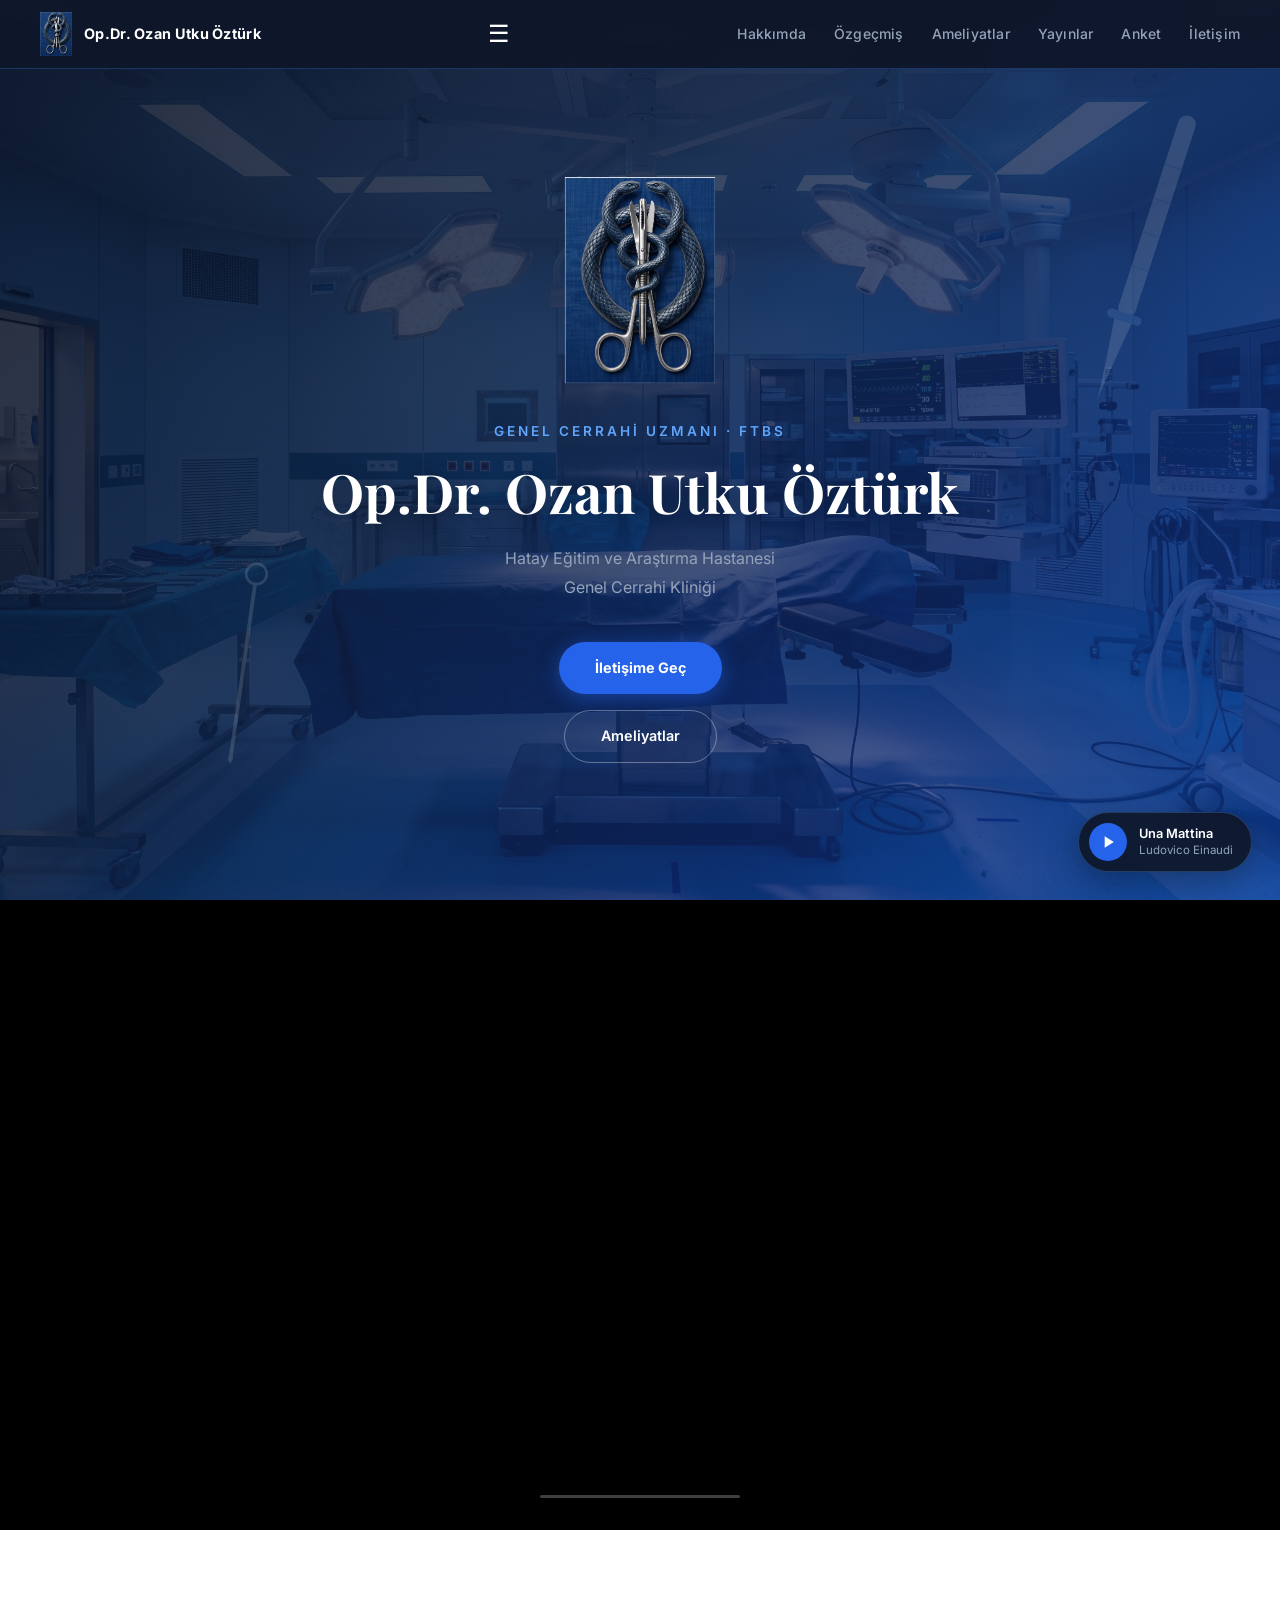
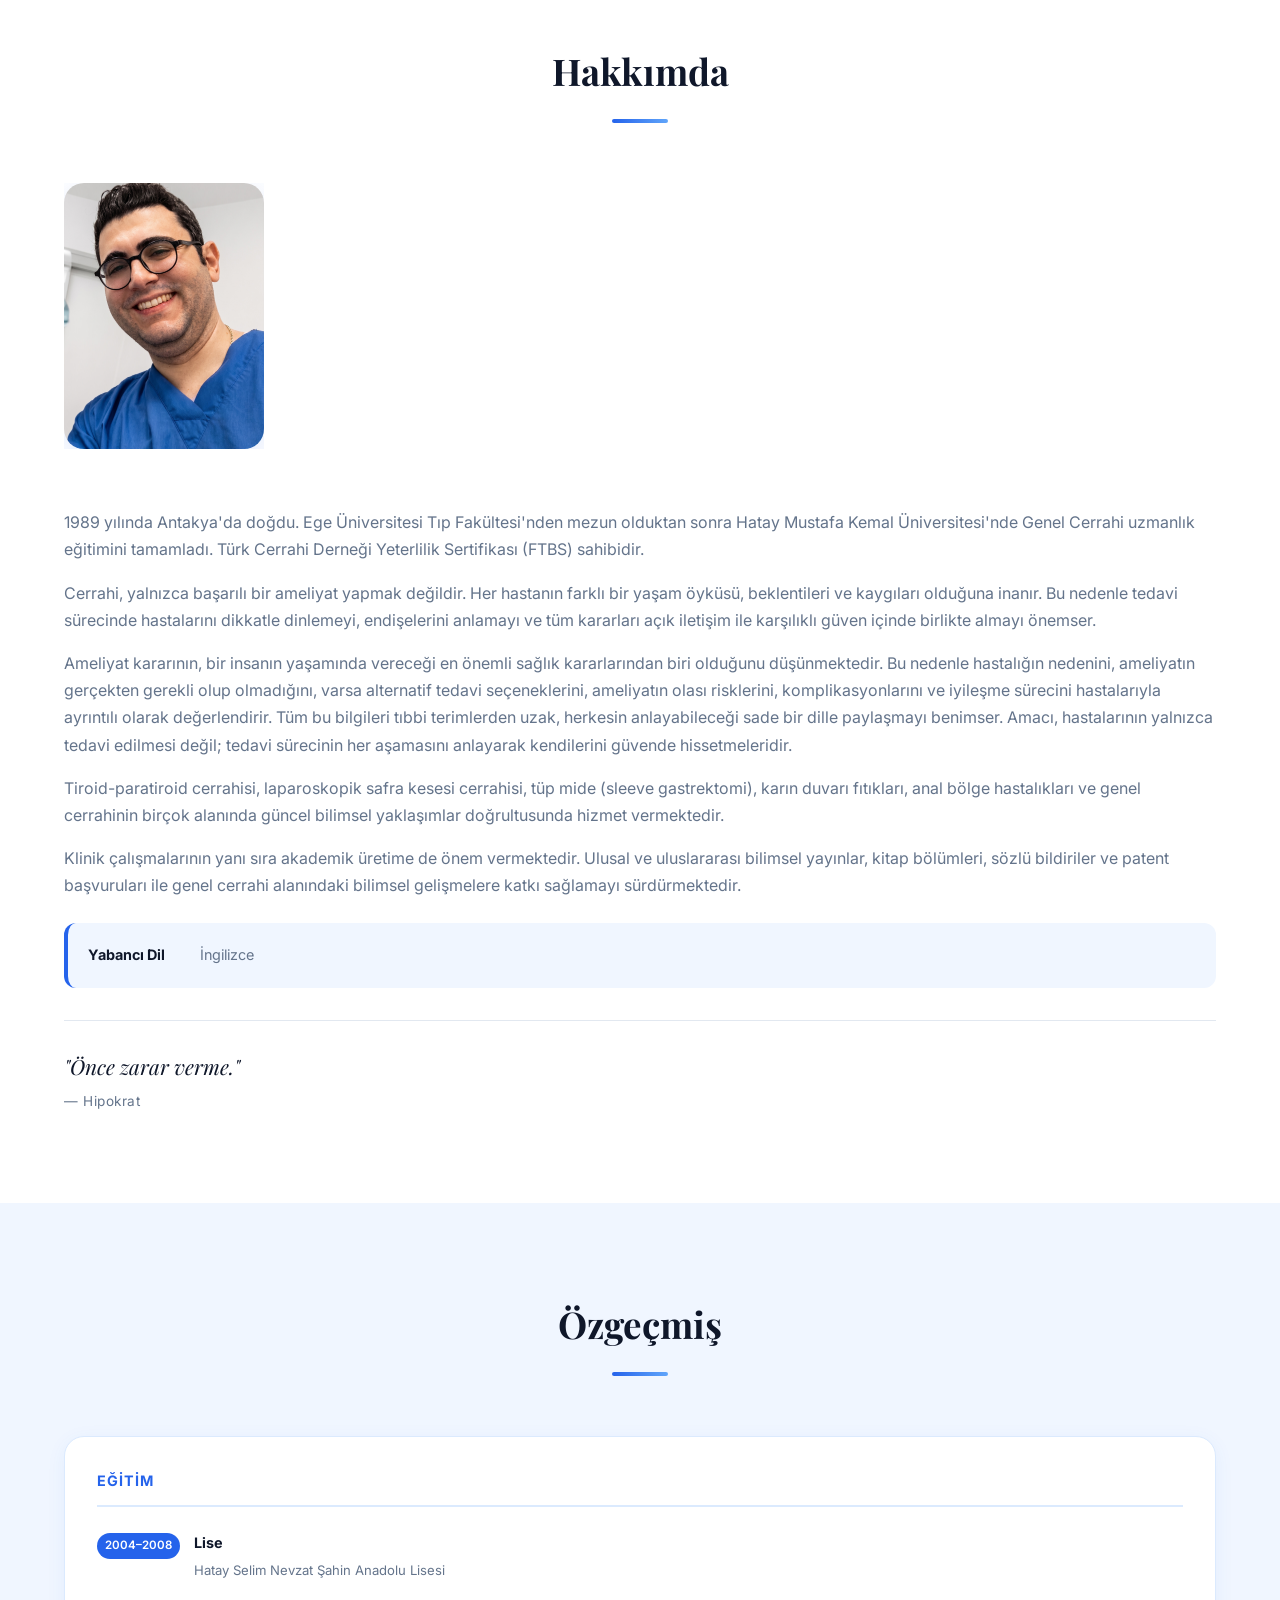
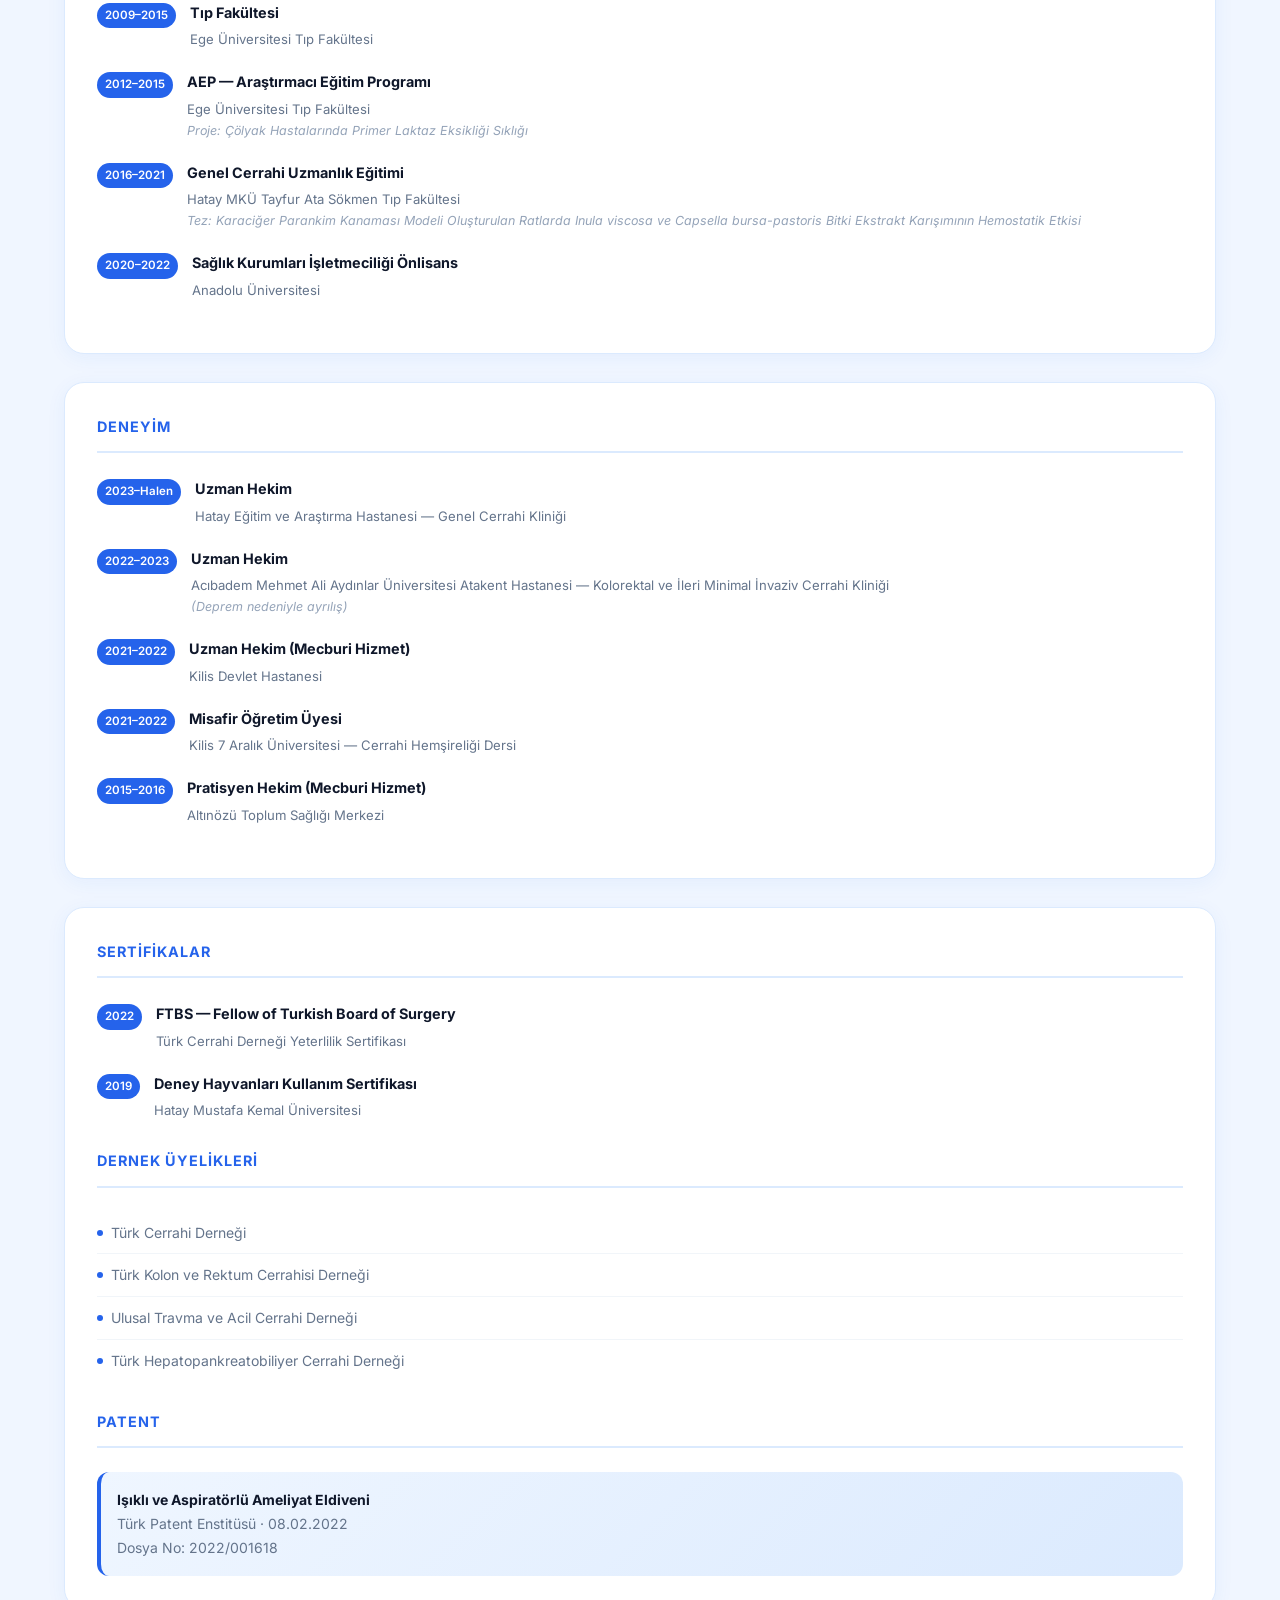
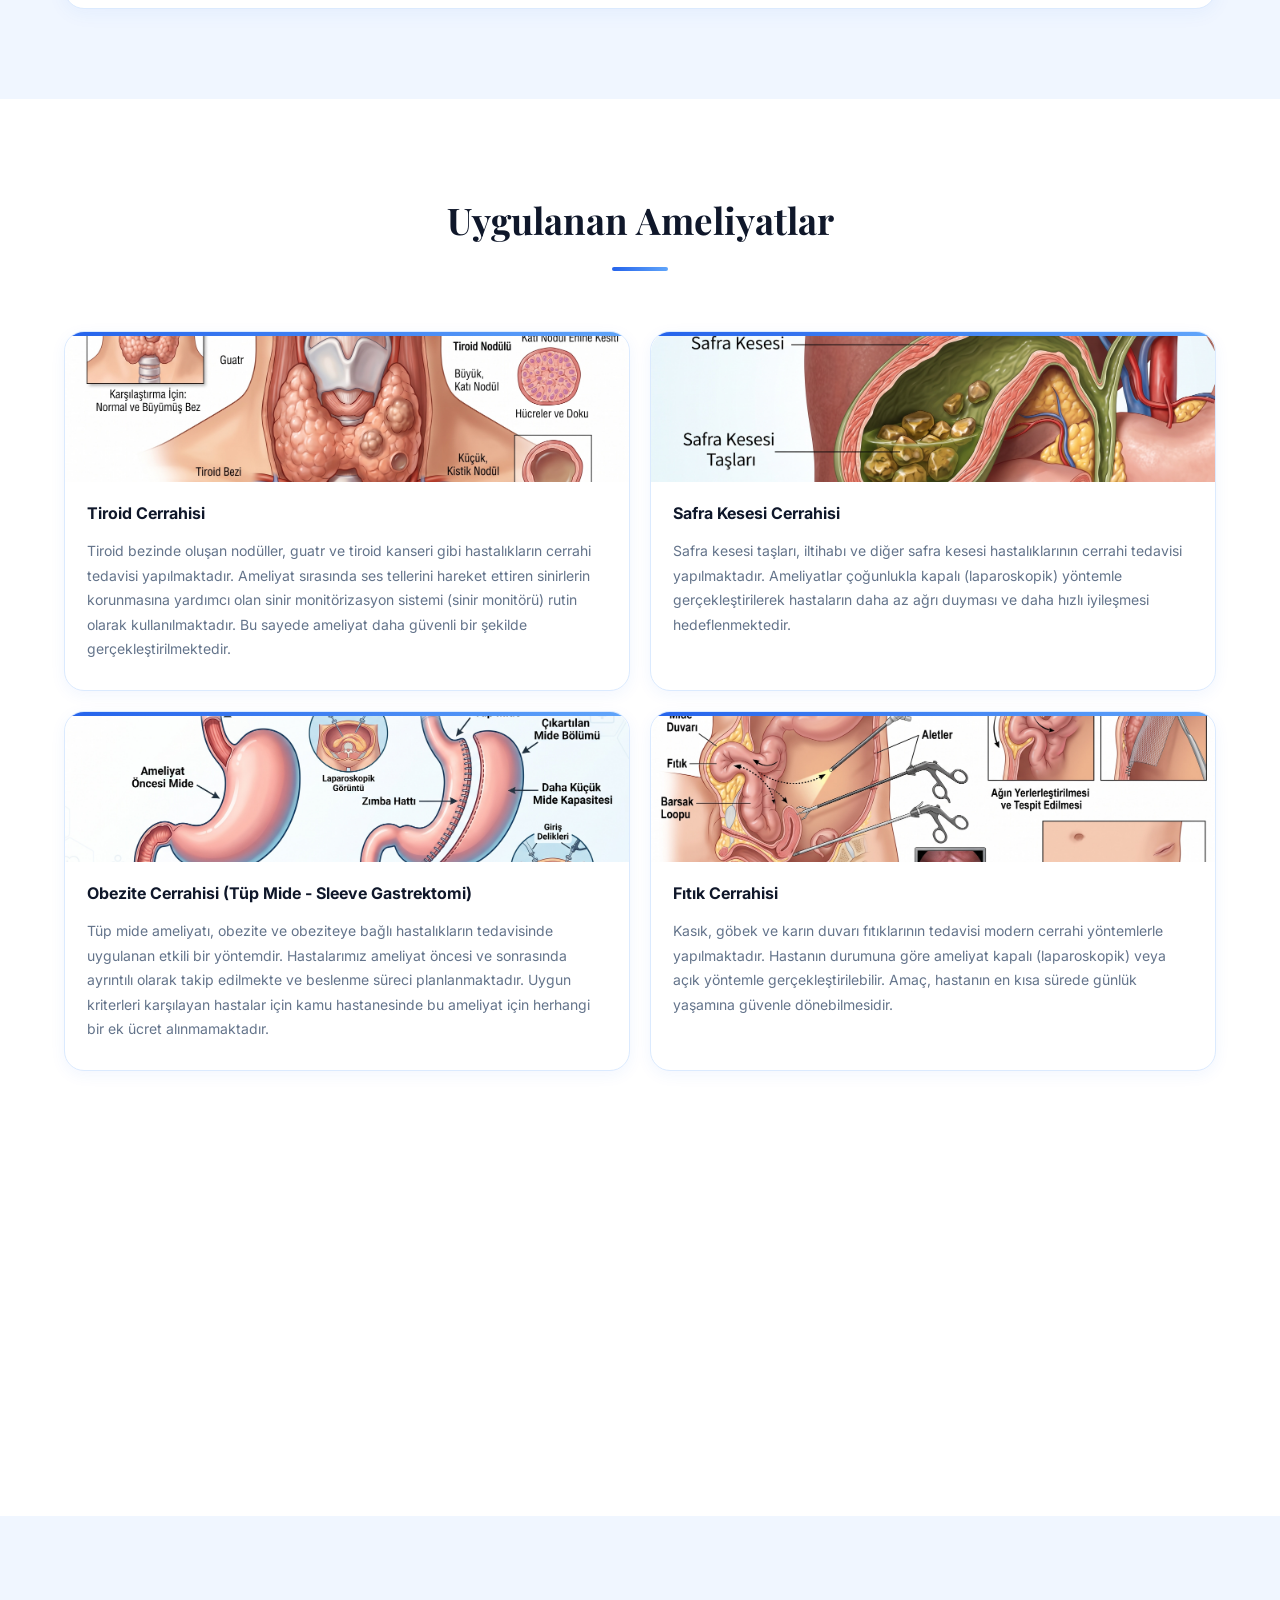
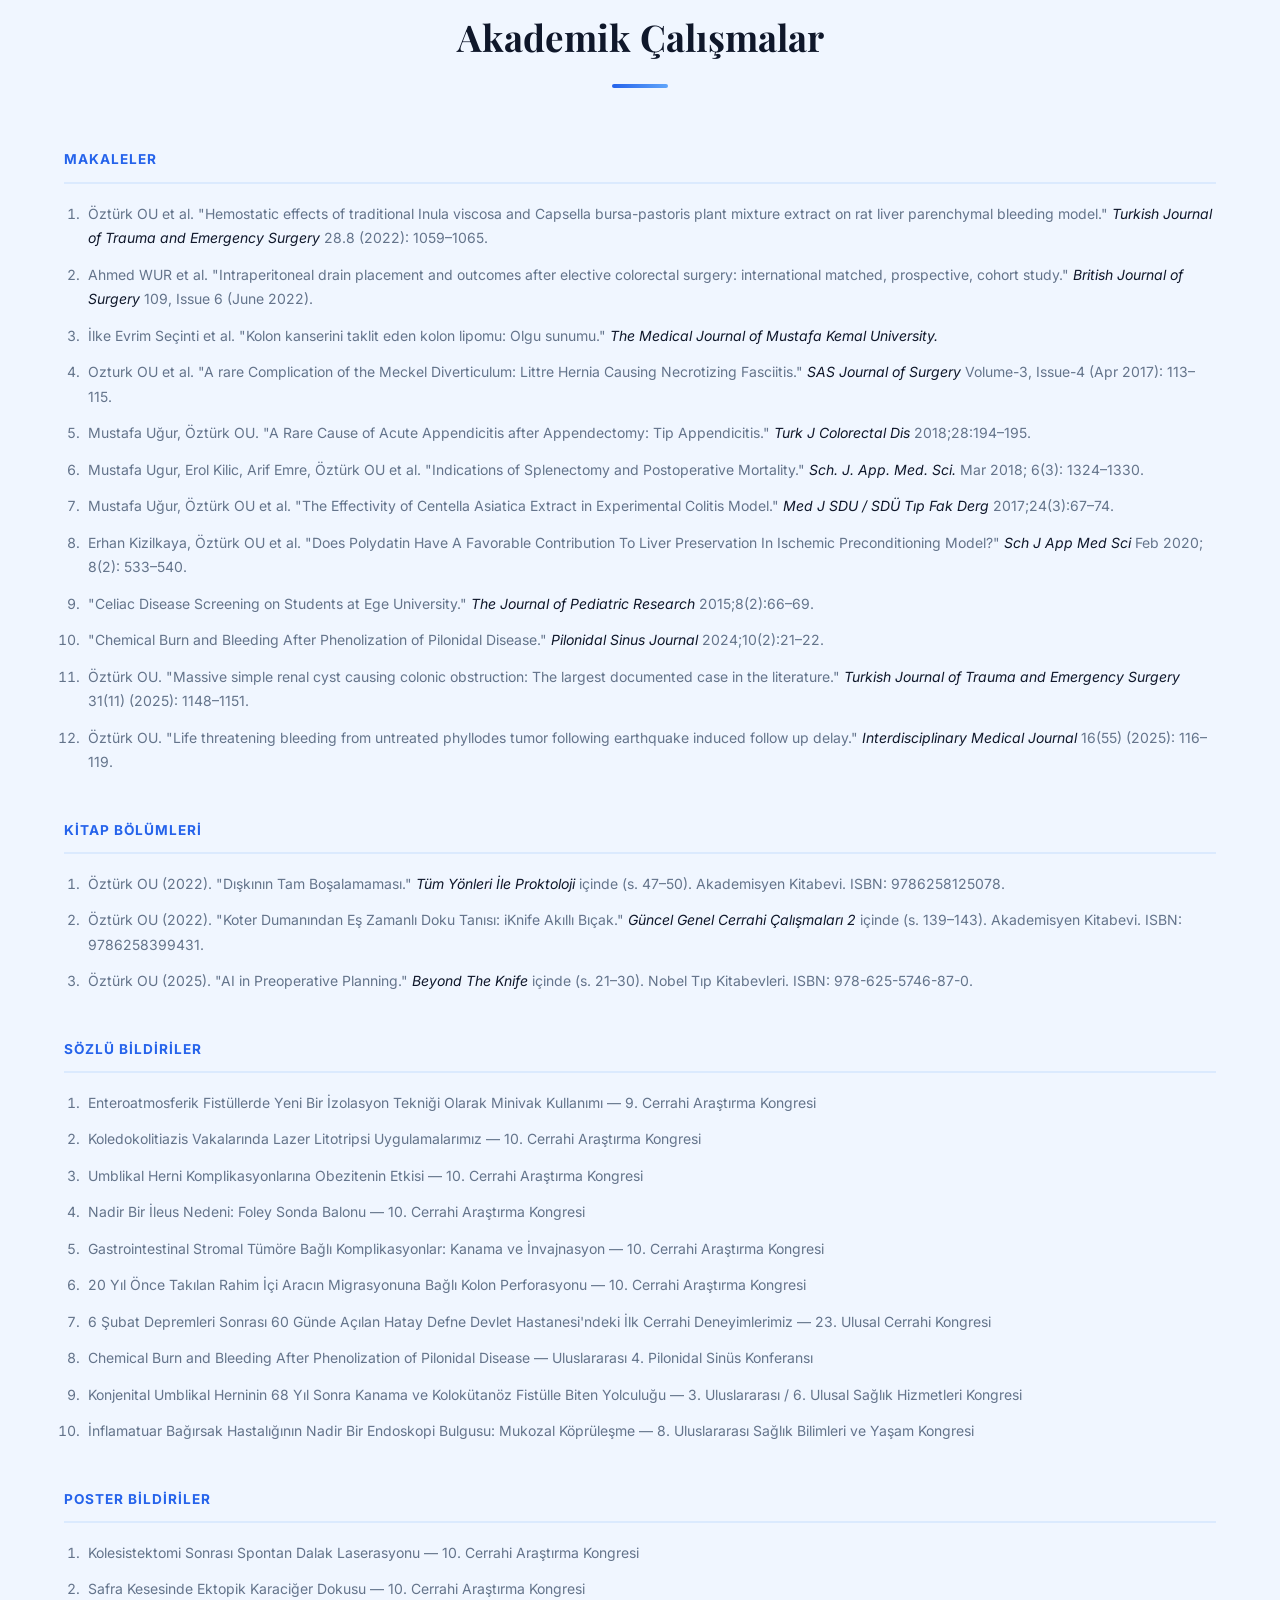
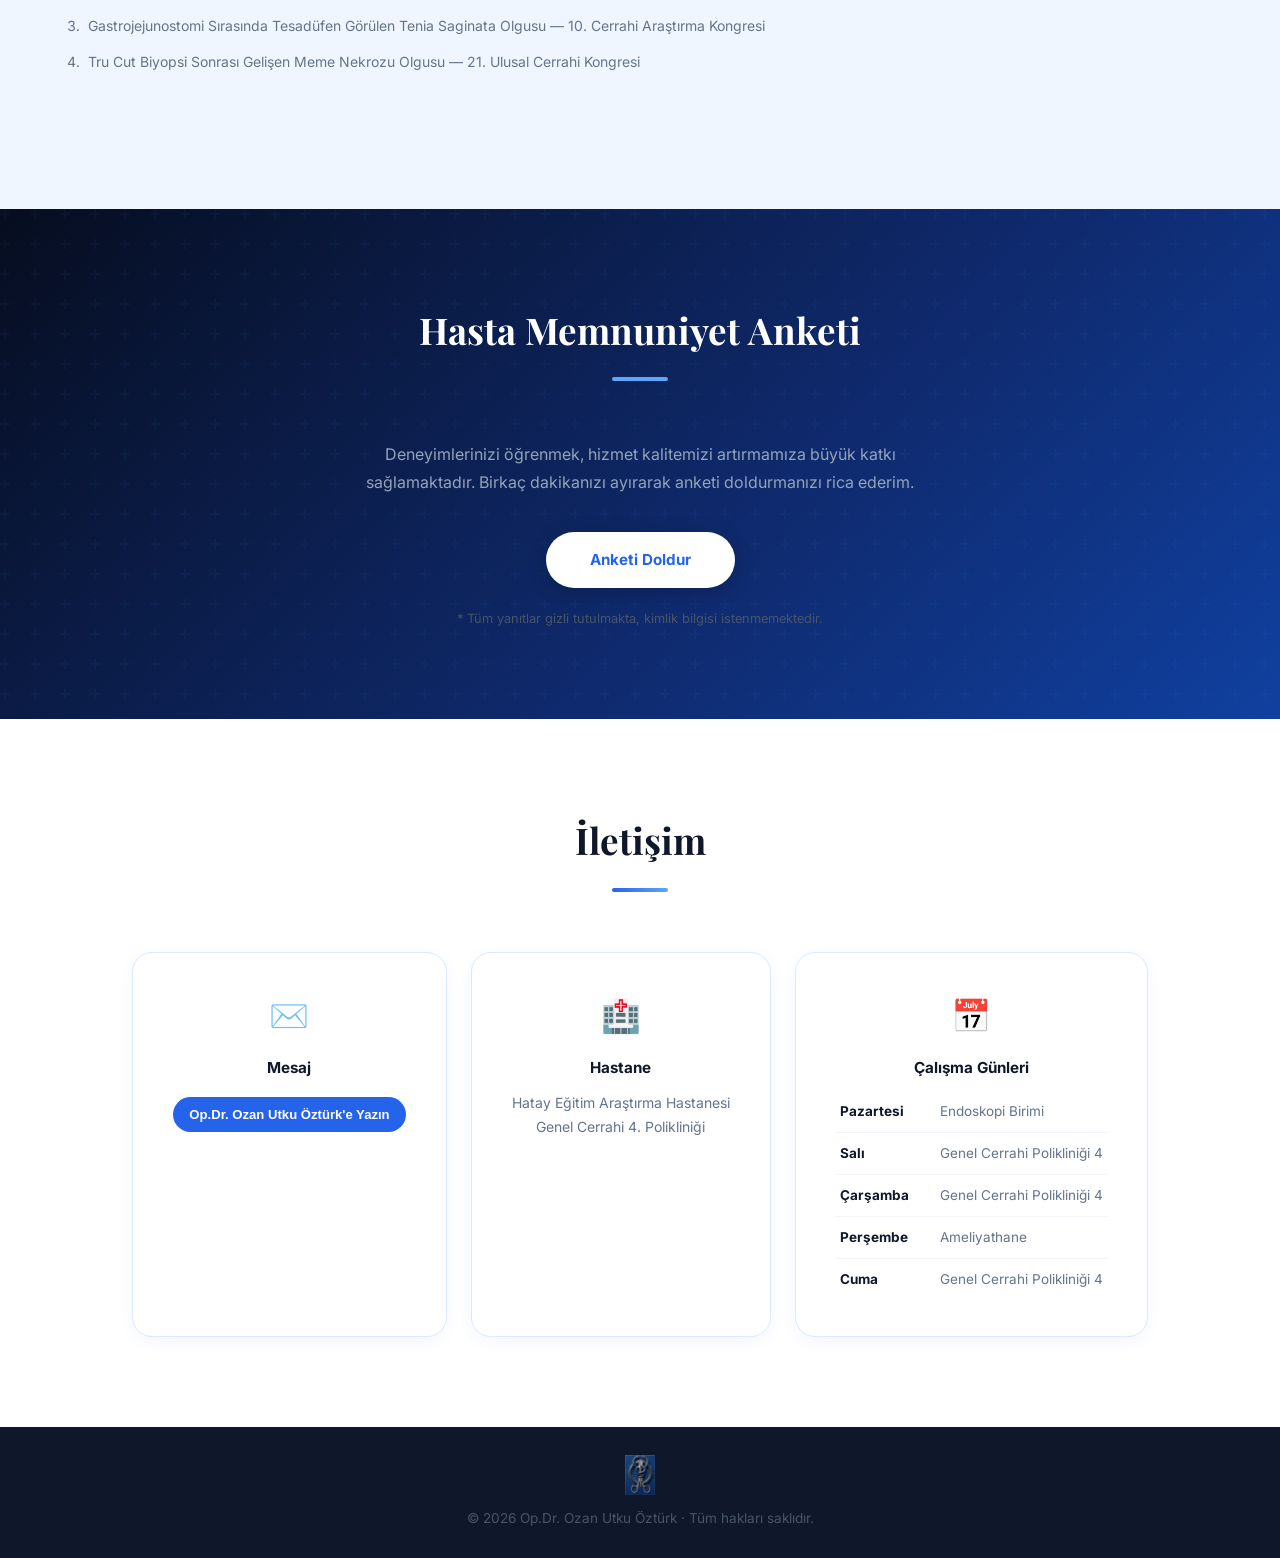
==== commit b064ec2b: "Update stylesheet version in index.html" ====
--- a/index.html
+++ b/index.html
@@ -9,7 +9,7 @@
   <meta name="author" content="Op.Dr. Ozan Utku Öztürk" />
   <meta name="robots" content="index, follow" />
   <meta name="google-site-verification" content="S-aAIDL1Zbq4195ZW9zyJEC02ucQa1u8V0Q1Sb5OyVw" />
-  <link rel="stylesheet" href="style.css?v=6" />
+  <link rel="stylesheet" href="style.css?v=8" />
 
   <!-- Open Graph (sosyal medya paylaşımı için) -->
   <meta property="og:title" content="Op.Dr. Ozan Utku Öztürk | Genel Cerrahi Uzmanı" />
--- a/style.css
+++ b/style.css
@@ -1033,13 +1033,6 @@
   object-position: center center !important;
   background: #000;
 }
-/* Üst menüdeki amblem hareket etmesin */
-#navbar .logo-mark,
-#navbar .nav-logo:hover .logo-mark {
-  animation: none !important;
-  transform: none !important;
-  transition: none !important;
-}
 /* Ana girişteki logo kesinlikle hareket etmesin */
 #hero .hero-content > img.hero-logo,
 #hero .hero-content > img.hero-logo:hover {
@@ -1051,3 +1044,22 @@
   scale: none !important;
   transition: none !important;
 }
+/* Profil fotoğrafı çerçeveyi tamamen doldursun */
+#hakkimda .hakkimda-photo {
+  padding: 0 !important;
+  margin: 0 !important;
+  border: none !important;
+  background: transparent !important;
+  overflow: hidden;
+}
+
+#hakkimda .profil-foto {
+  display: block;
+  width: 100% !important;
+  height: 100% !important;
+  margin: 0 !important;
+  padding: 0 !important;
+  border: none !important;
+  object-fit: cover !important;
+  object-position: center center;
+}
--- a/style.css
+++ b/style.css
@@ -1033,13 +1033,6 @@
   object-position: center center !important;
   background: #000;
 }
-/* Üst menüdeki amblem hareket etmesin */
-#navbar .logo-mark,
-#navbar .nav-logo:hover .logo-mark {
-  animation: none !important;
-  transform: none !important;
-  transition: none !important;
-}
 /* Ana girişteki logo kesinlikle hareket etmesin */
 #hero .hero-content > img.hero-logo,
 #hero .hero-content > img.hero-logo:hover {
@@ -1051,3 +1044,22 @@
   scale: none !important;
   transition: none !important;
 }
+/* Profil fotoğrafı çerçeveyi tamamen doldursun */
+#hakkimda .hakkimda-photo {
+  padding: 0 !important;
+  margin: 0 !important;
+  border: none !important;
+  background: transparent !important;
+  overflow: hidden;
+}
+
+#hakkimda .profil-foto {
+  display: block;
+  width: 100% !important;
+  height: 100% !important;
+  margin: 0 !important;
+  padding: 0 !important;
+  border: none !important;
+  object-fit: cover !important;
+  object-position: center center;
+}
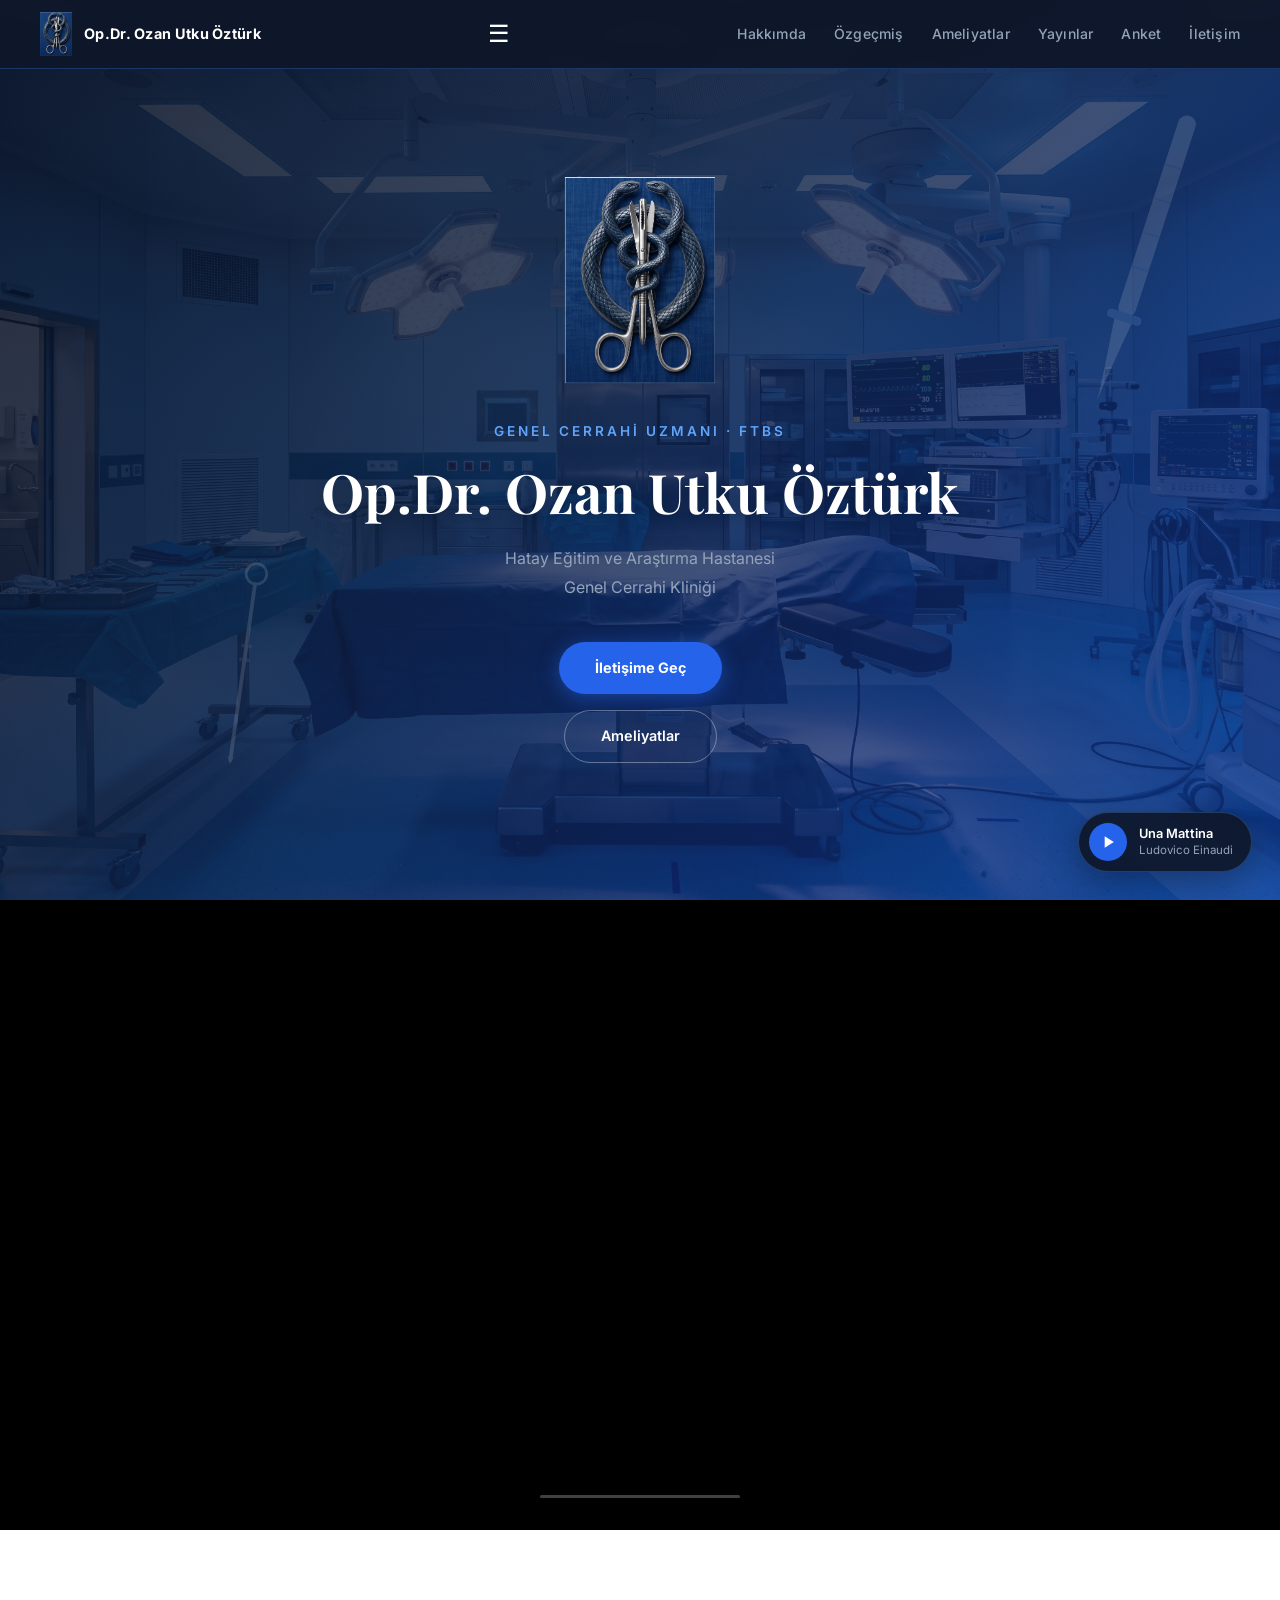
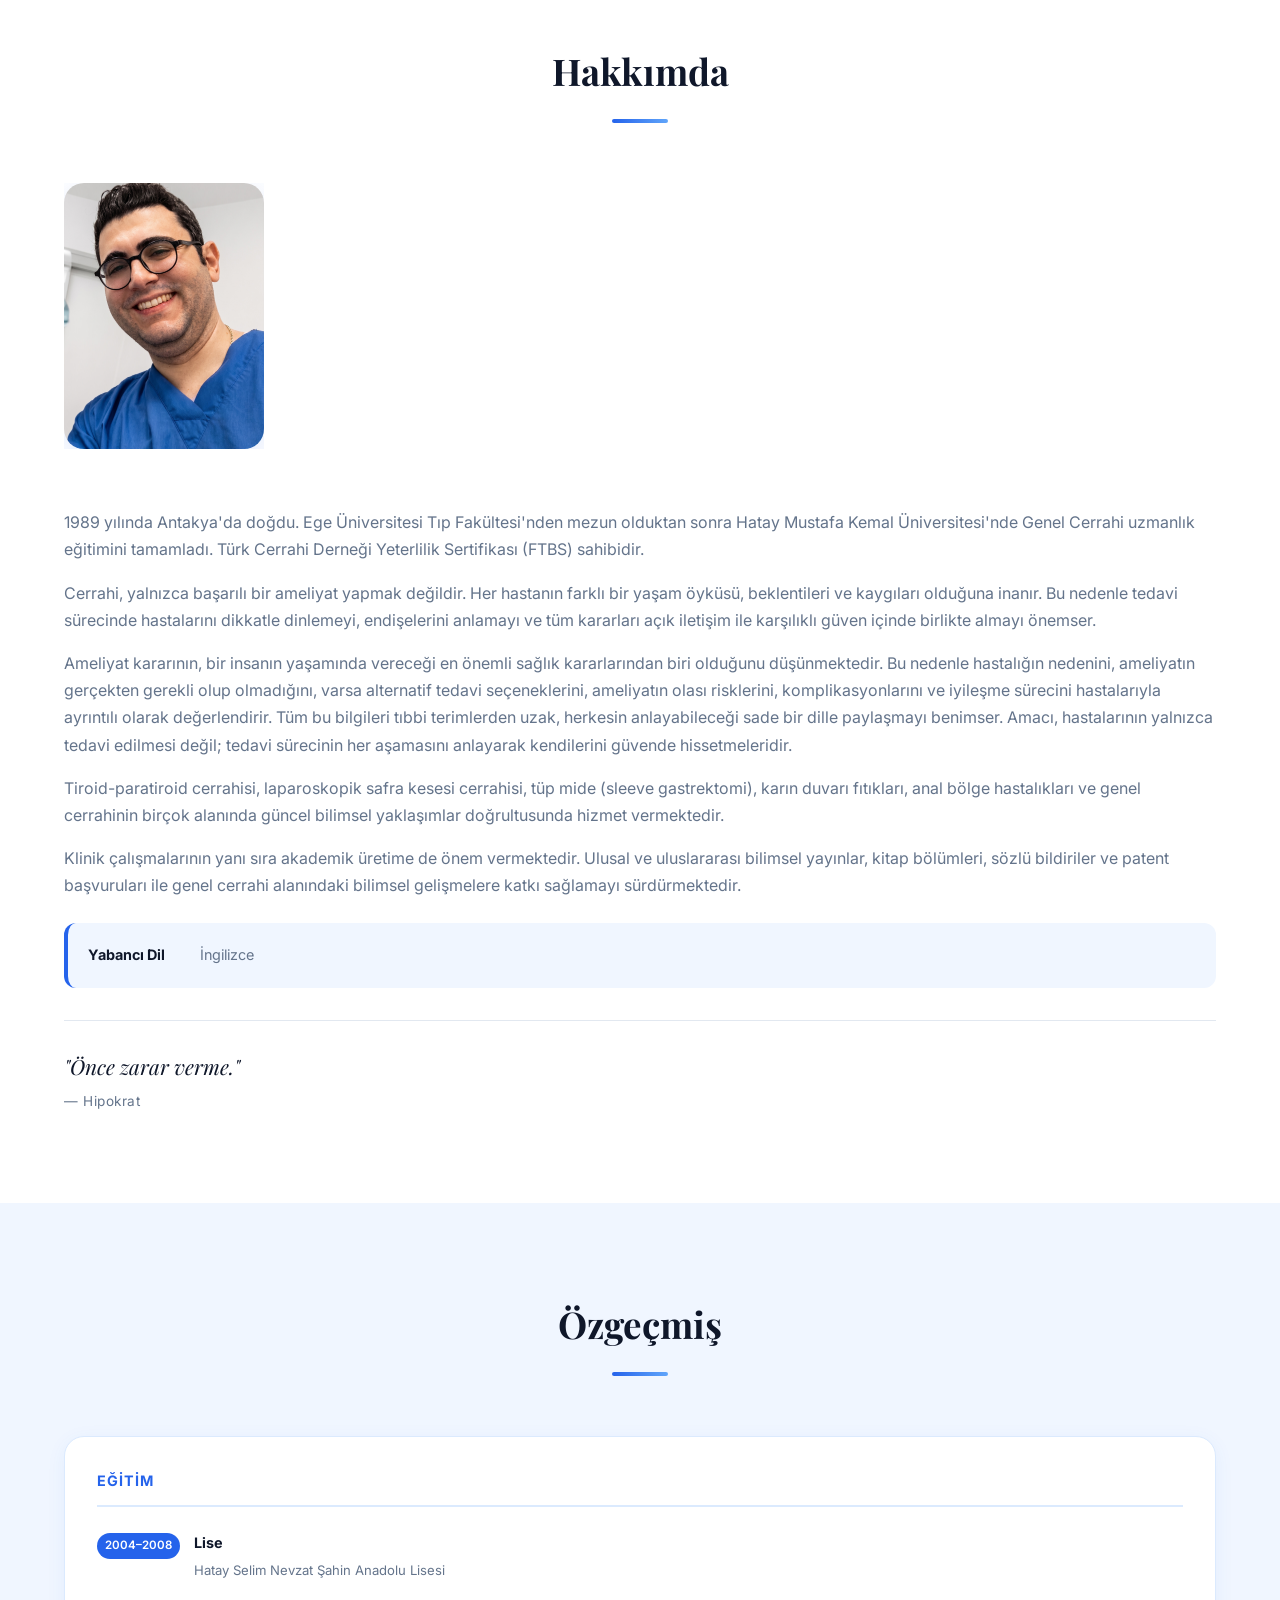
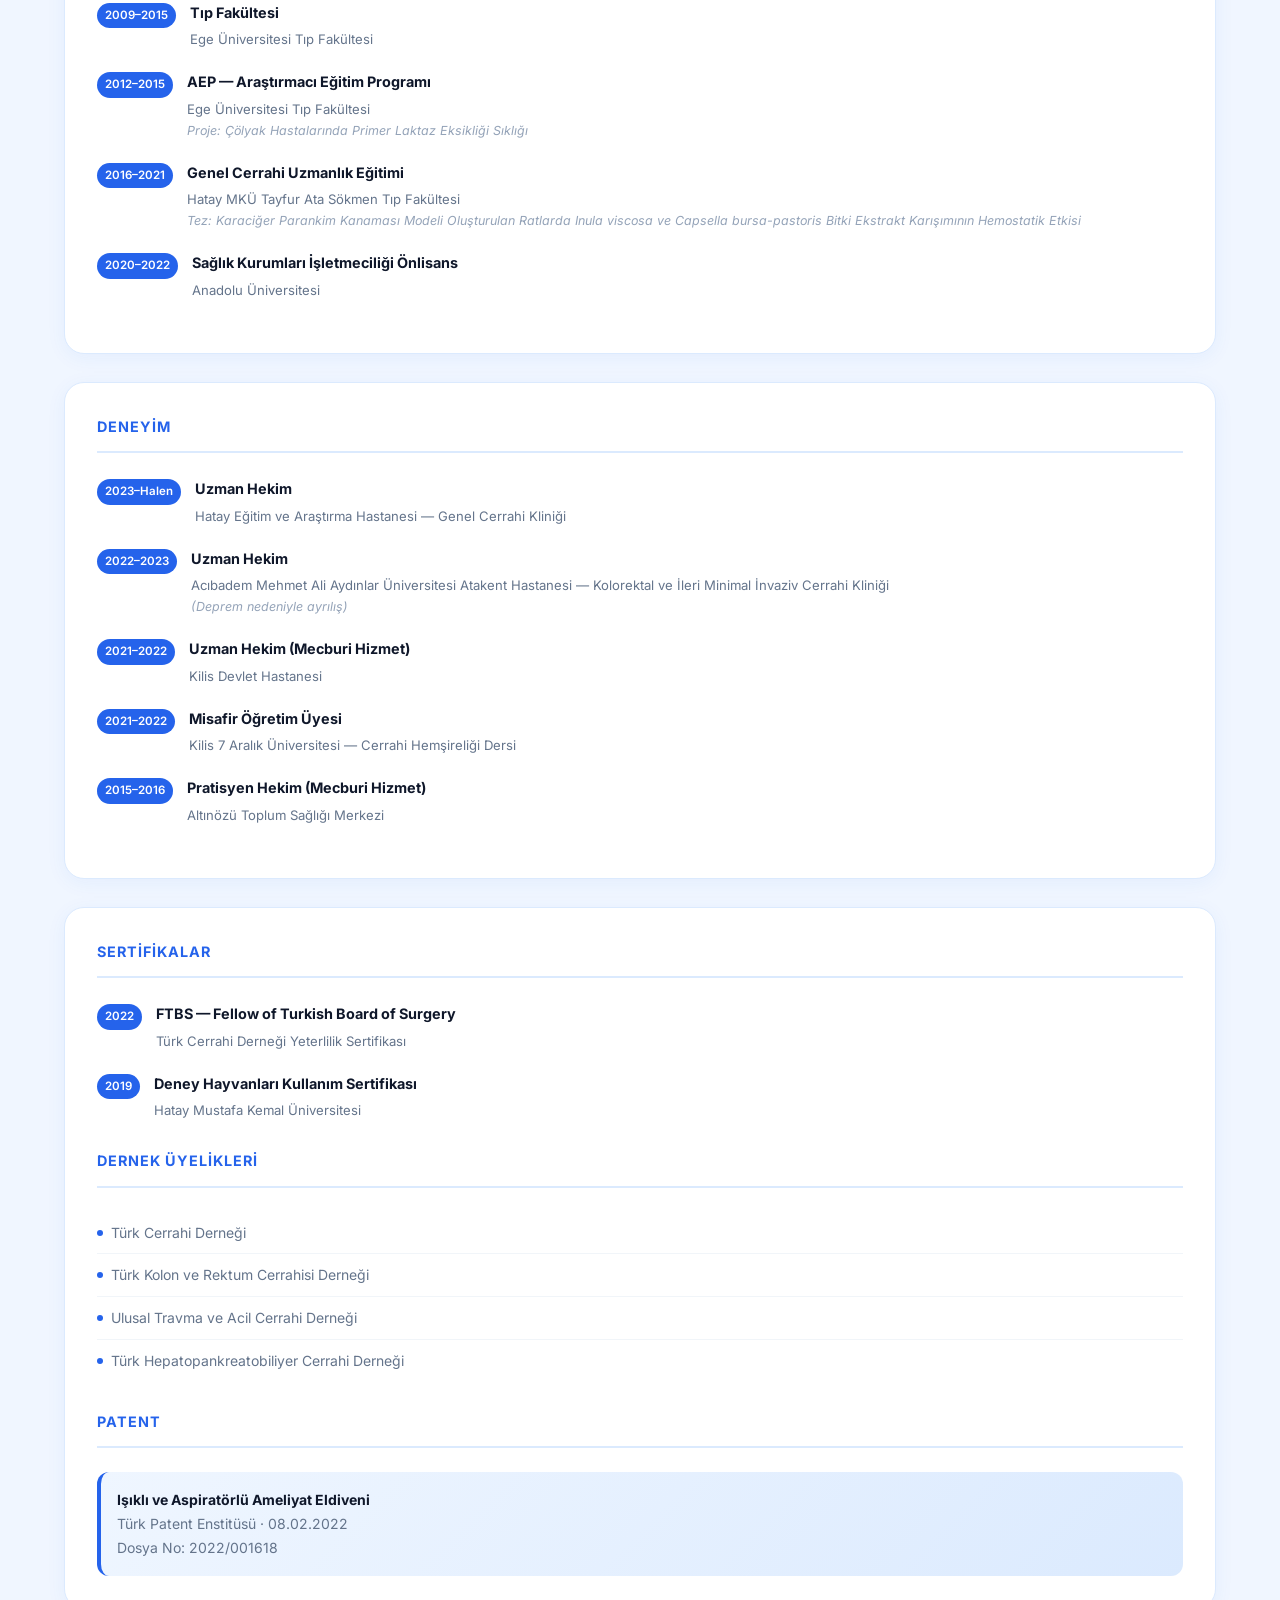
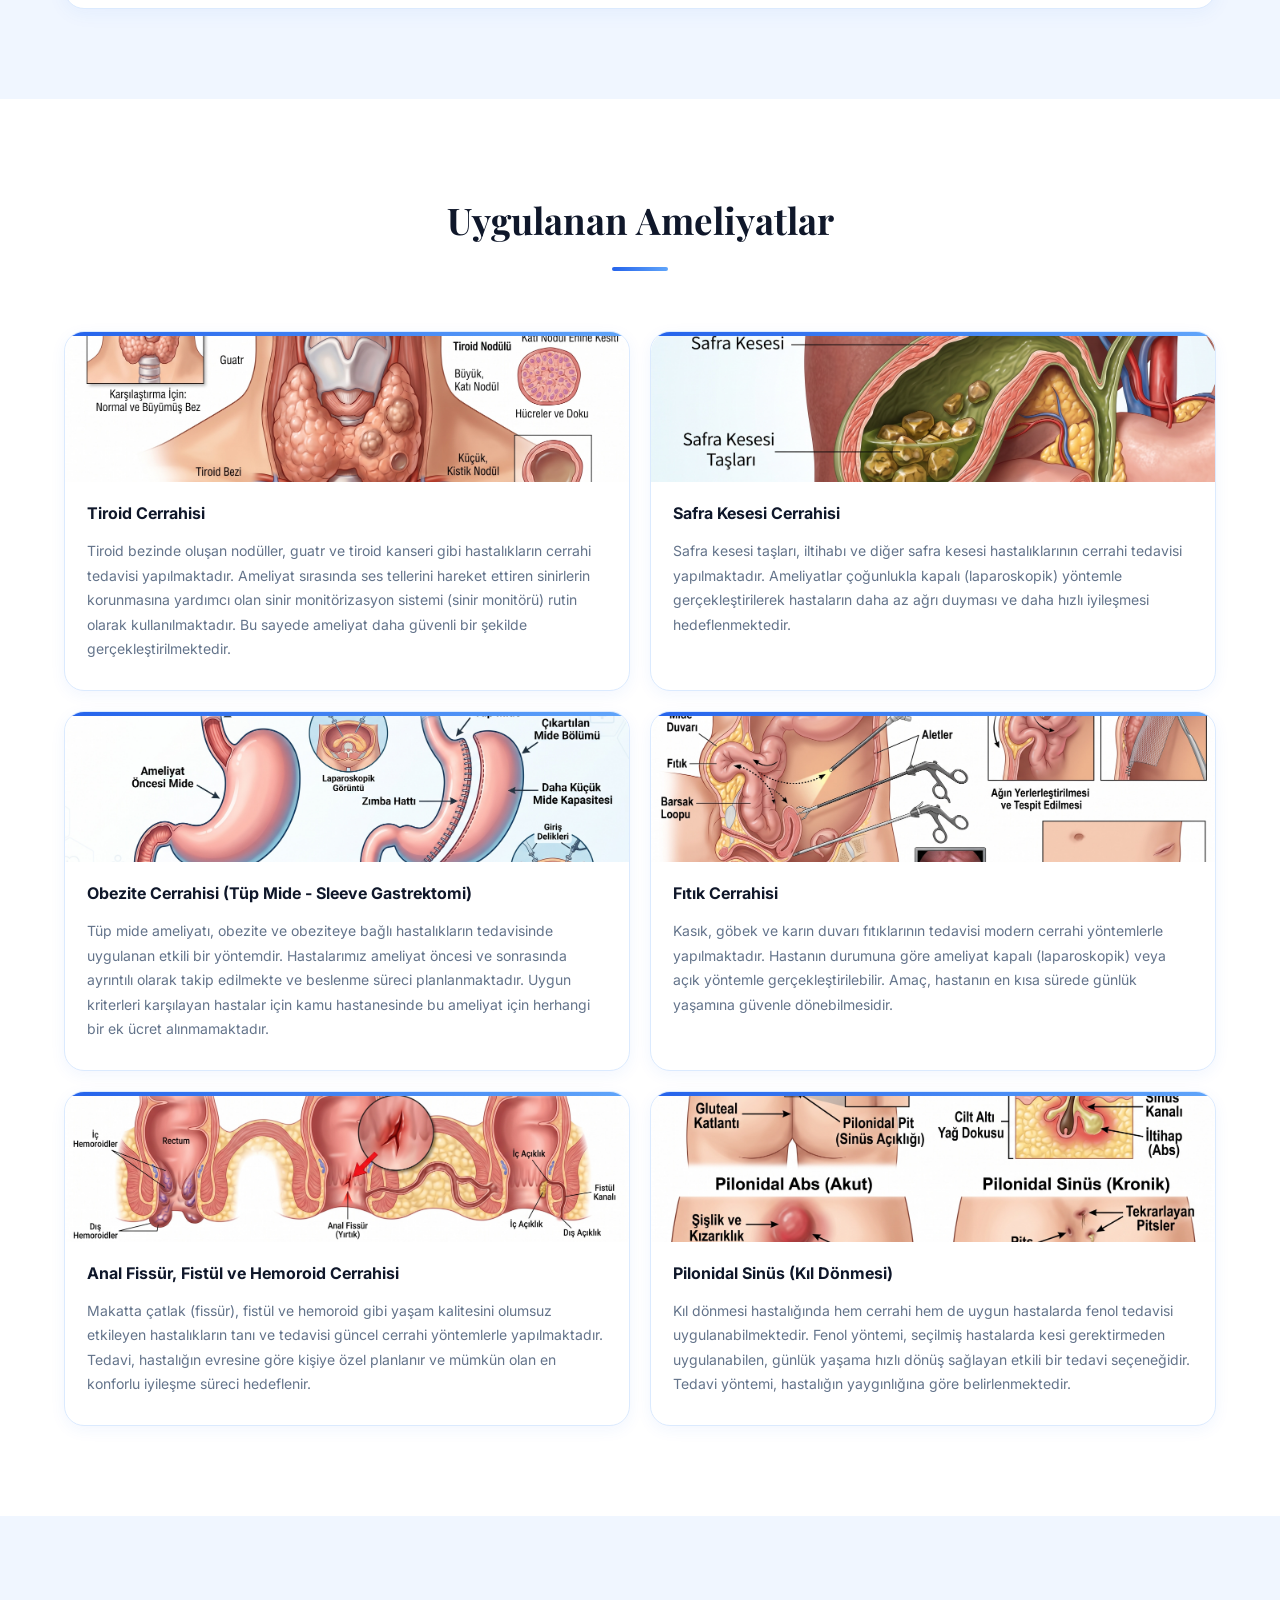
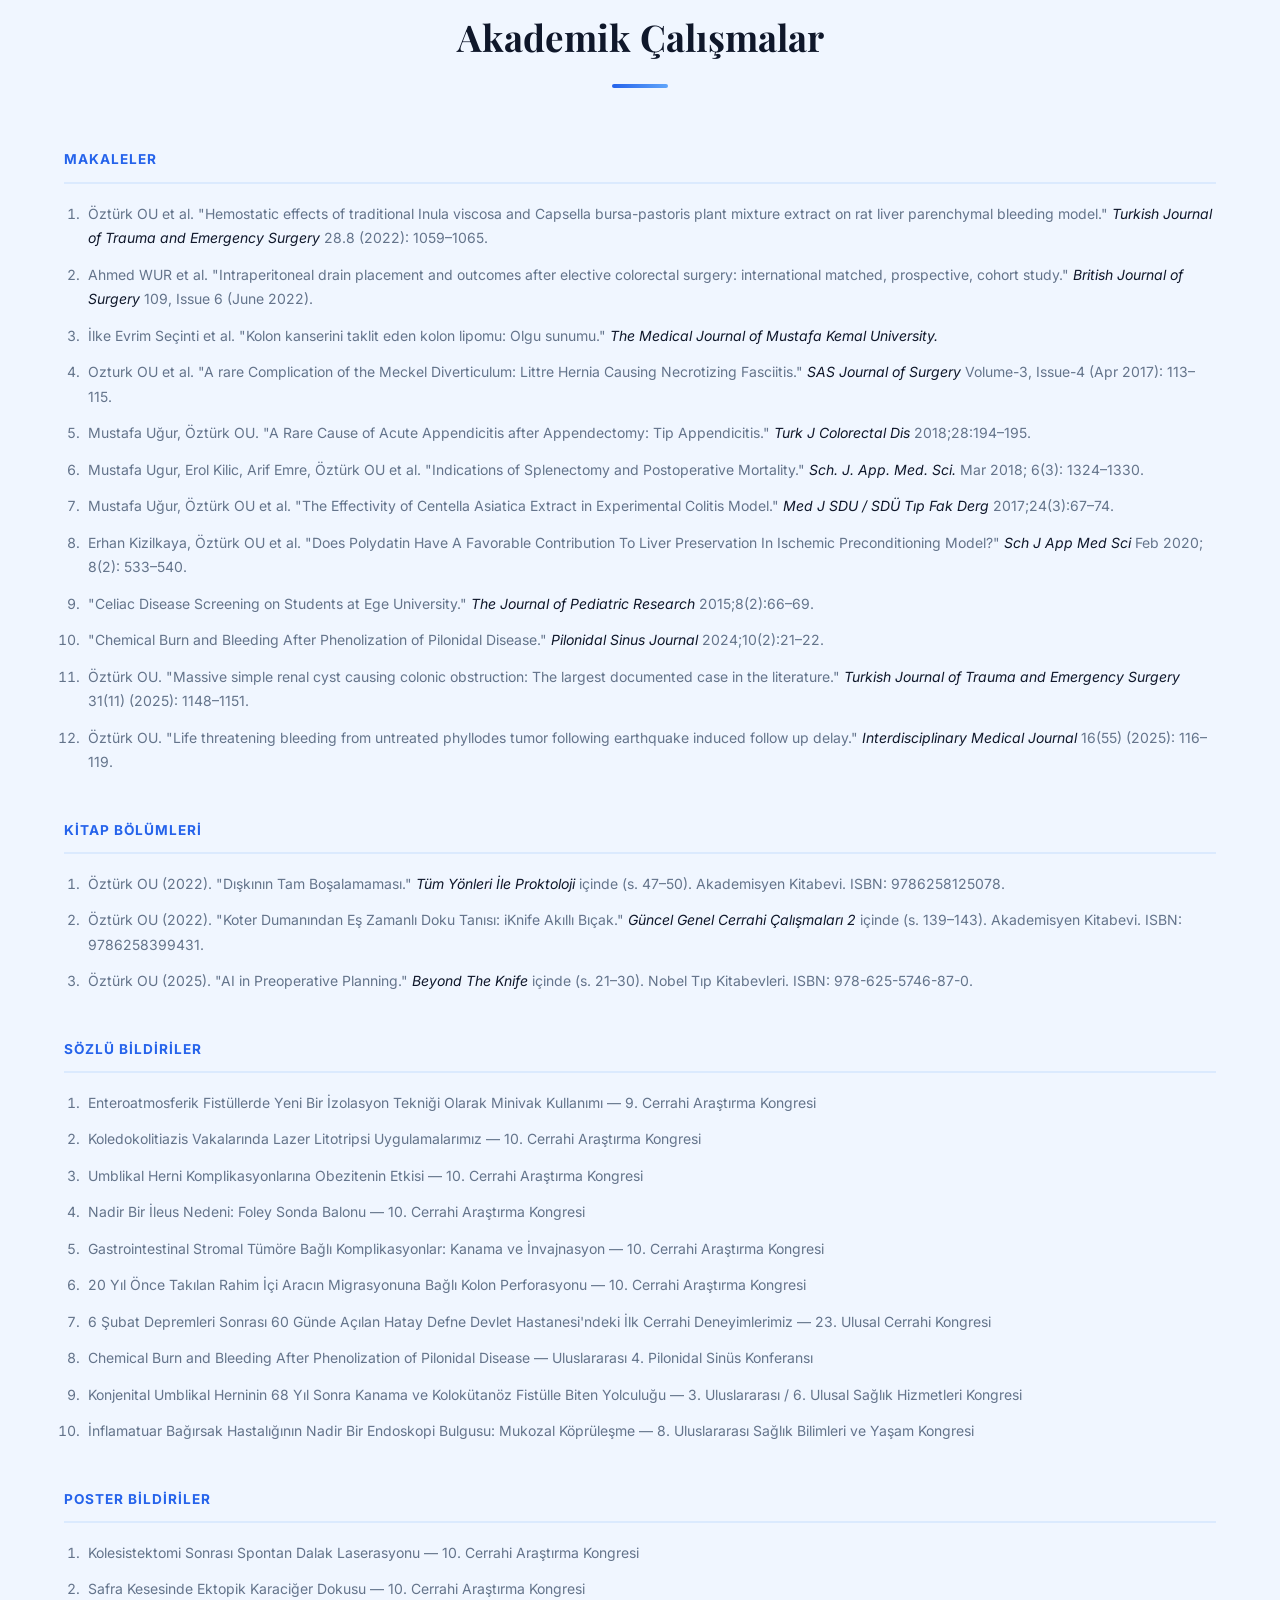
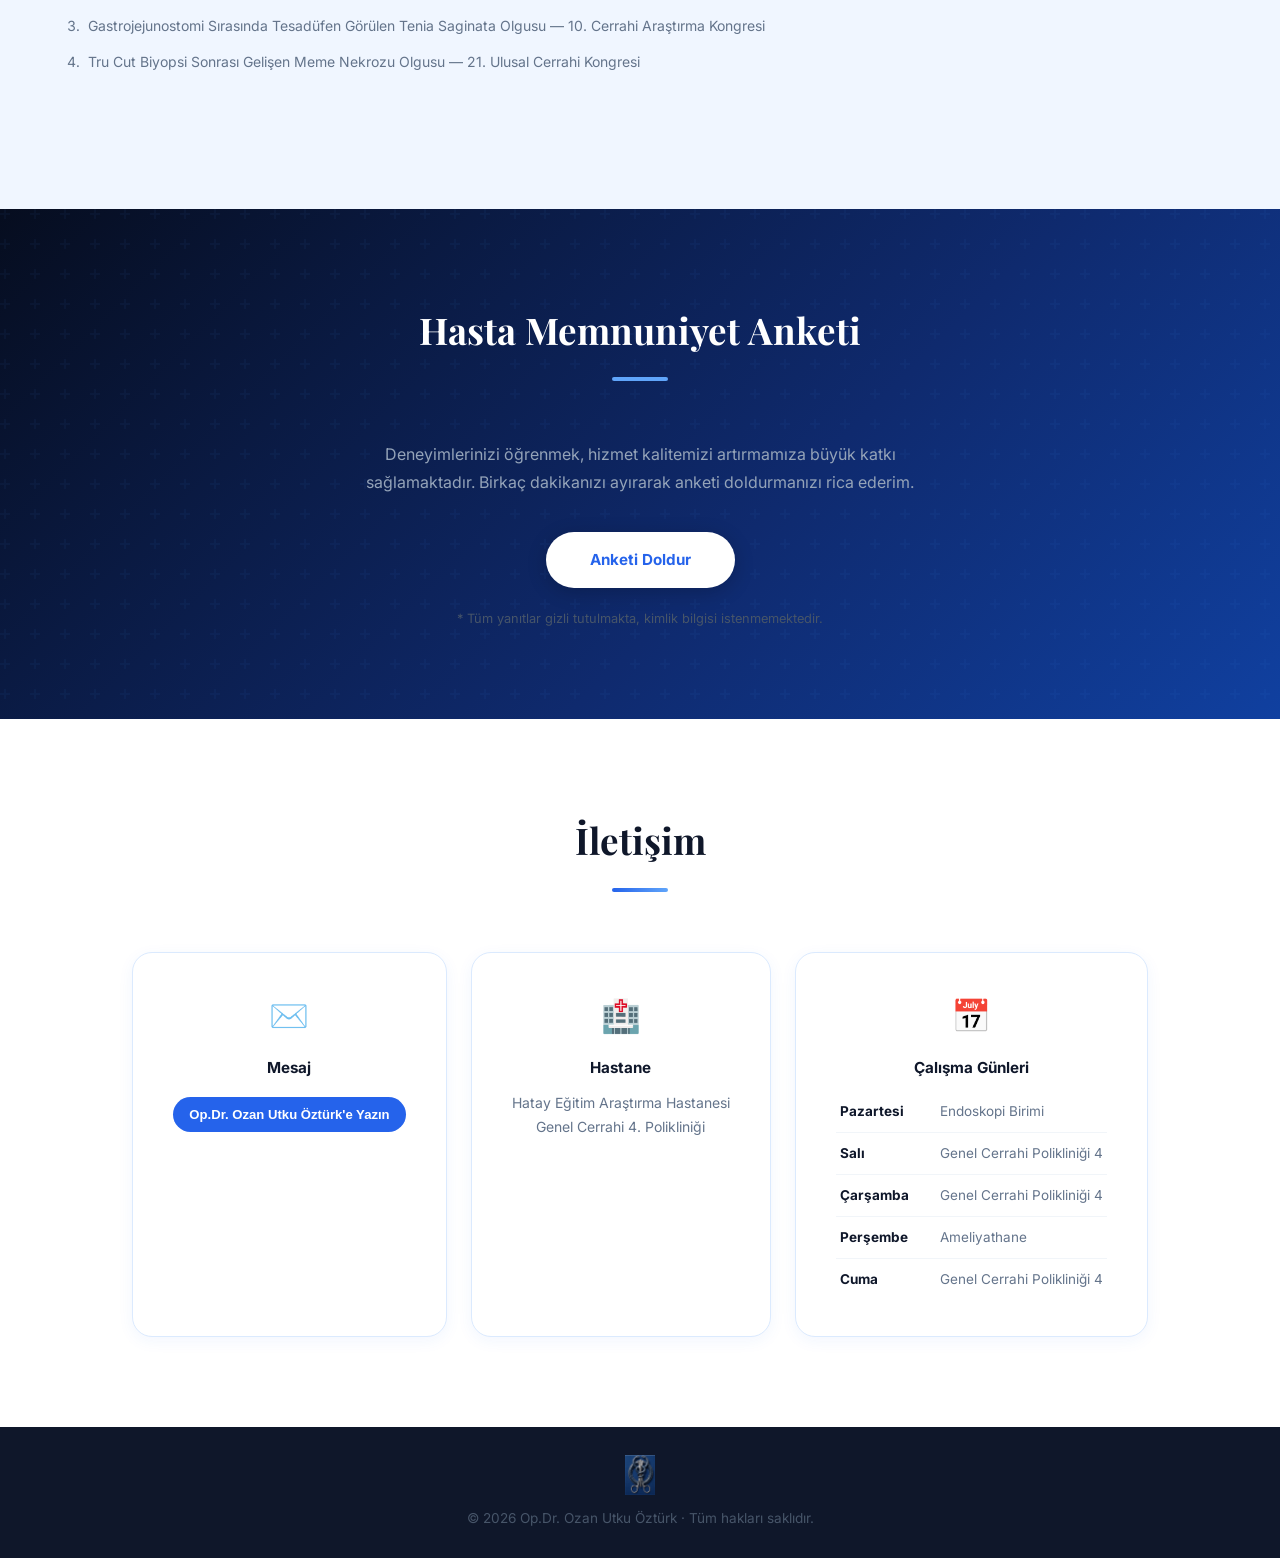
==== commit aac6d328: "Canonical tag eklendi" ====
--- a/index.html
+++ b/index.html
@@ -8,6 +8,7 @@
   <meta name="keywords" content="Op.Dr. Ozan Utku Öztürk, genel cerrahi uzmanı Hatay, tiroid ameliyatı Hatay, safra kesesi ameliyatı, sleeve gastrektomi Hatay, fıtık ameliyatı, laparoskopik cerrahi Hatay, Hatay EAH genel cerrahi" />
   <meta name="author" content="Op.Dr. Ozan Utku Öztürk" />
   <meta name="robots" content="index, follow" />
+  <link rel="canonical" href="https://ozanutkuozturk.com/" />
   <meta name="google-site-verification" content="S-aAIDL1Zbq4195ZW9zyJEC02ucQa1u8V0Q1Sb5OyVw" />
   <link rel="stylesheet" href="style.css?v=8" />
 
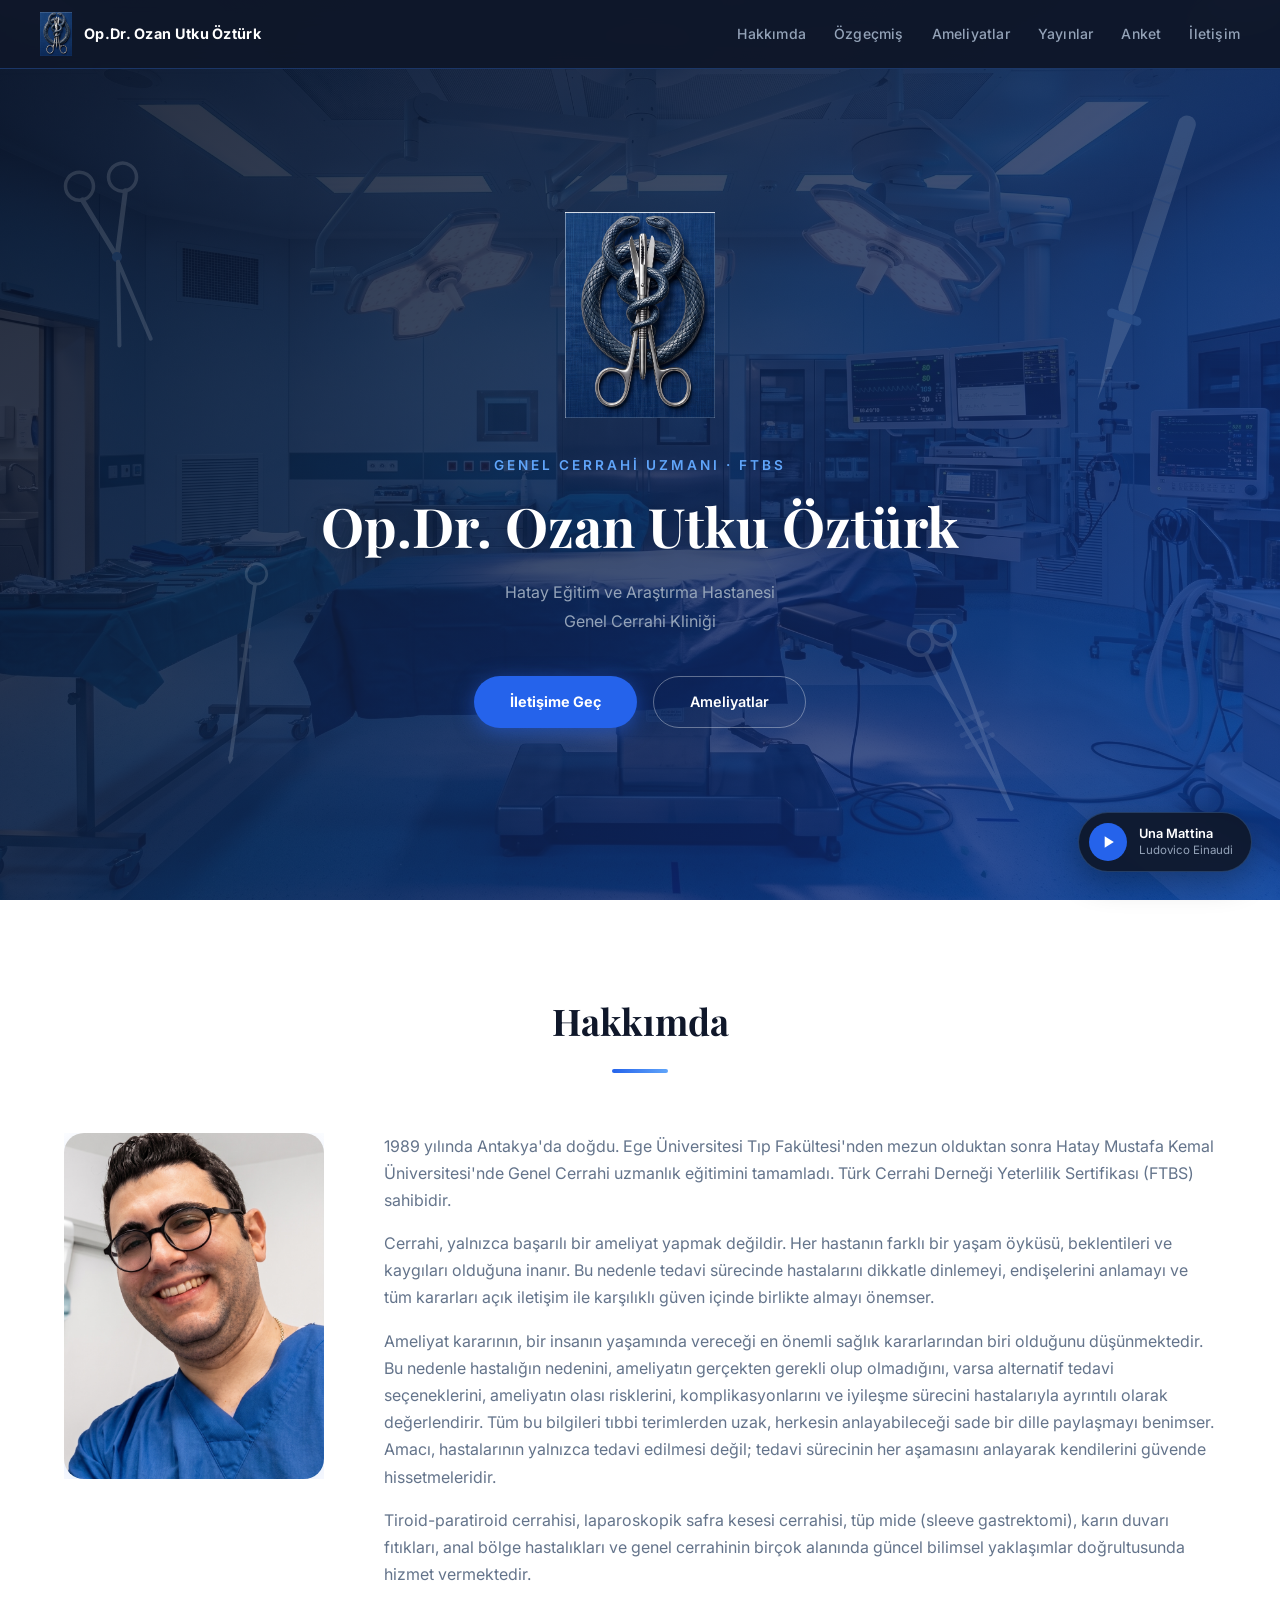
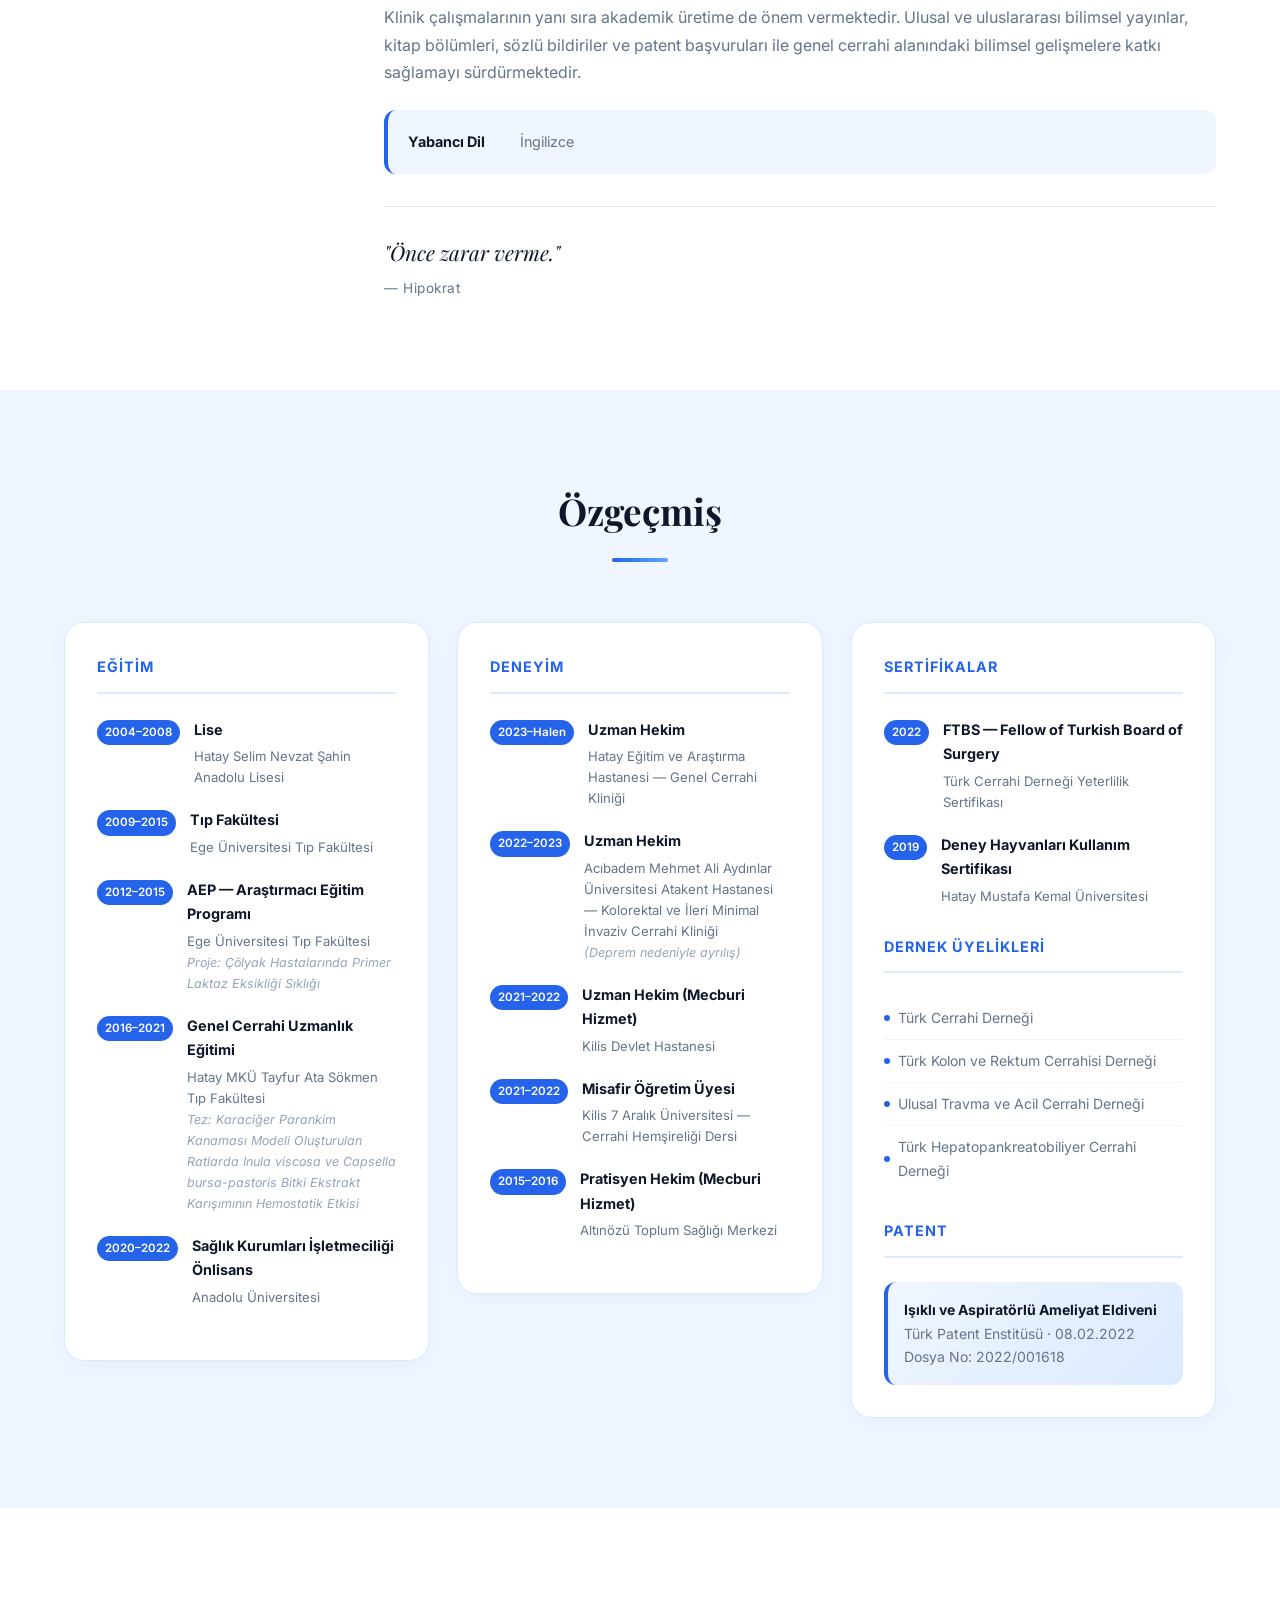
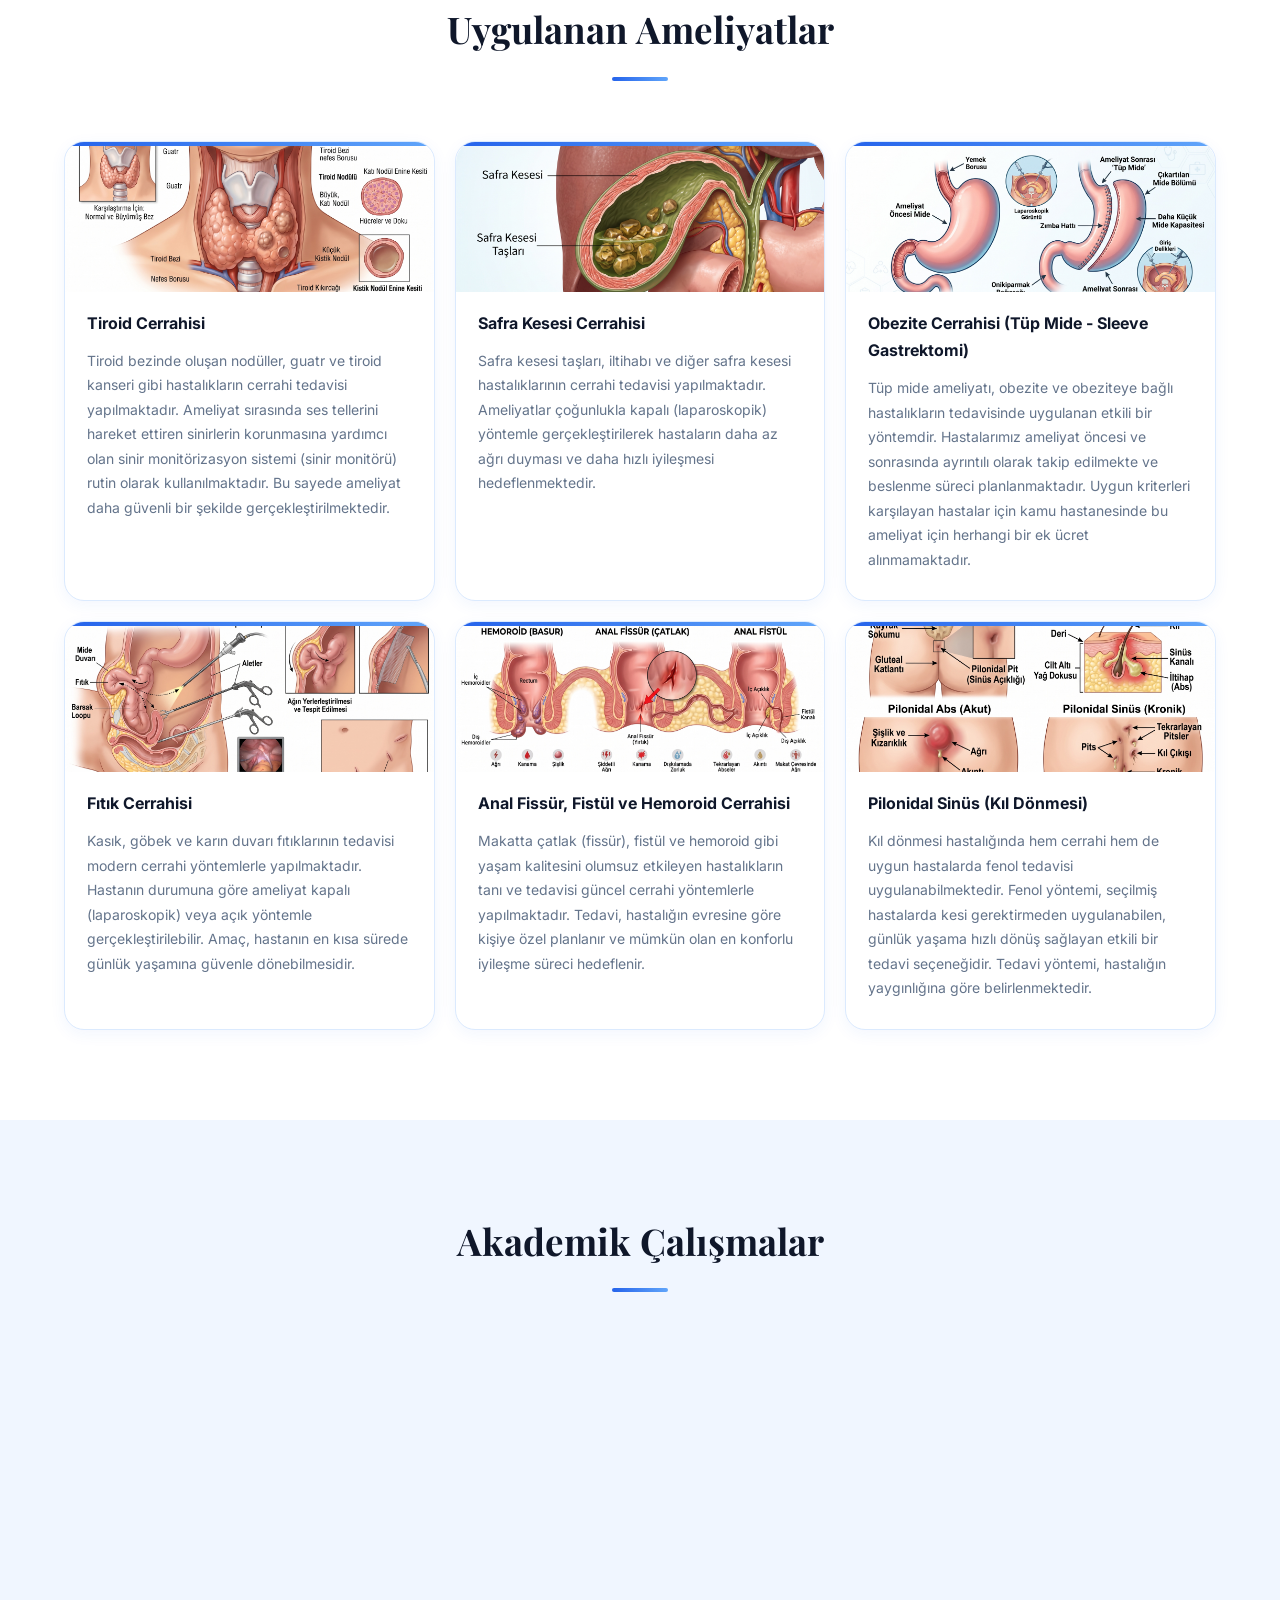
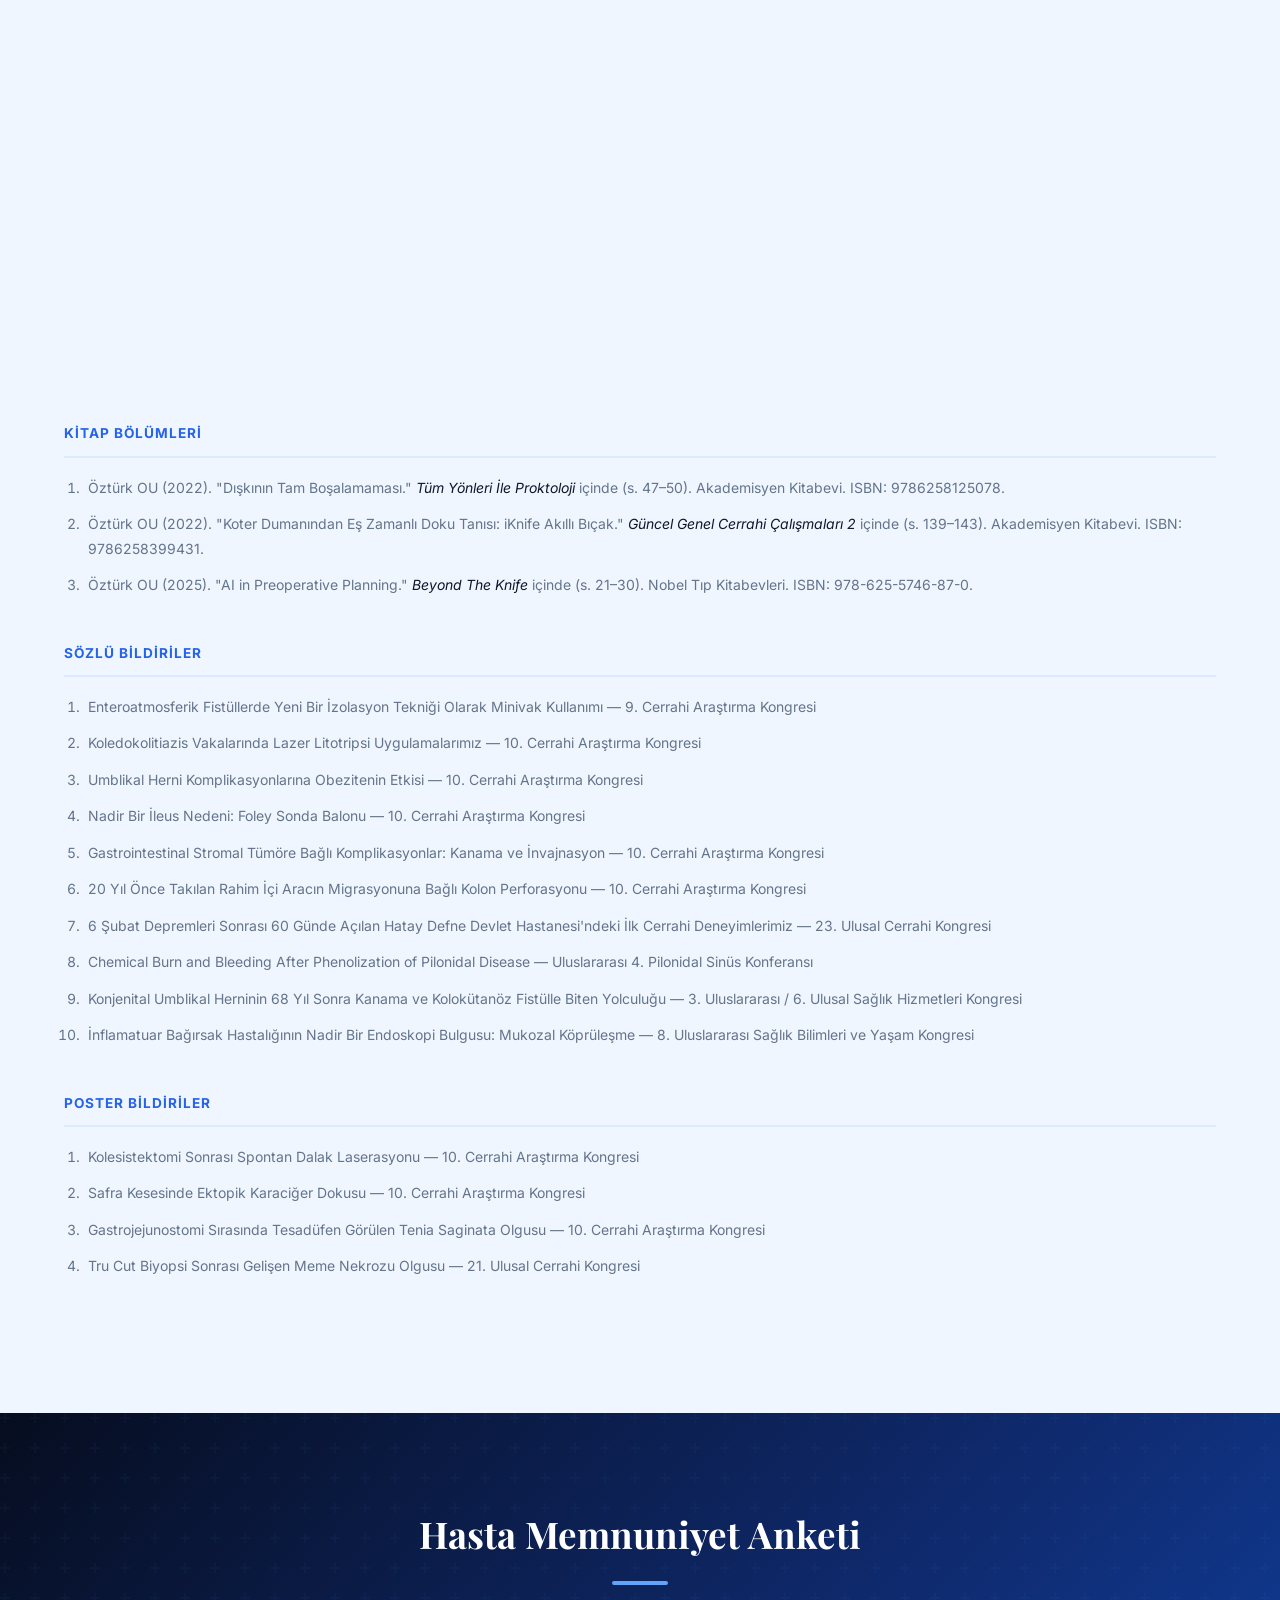
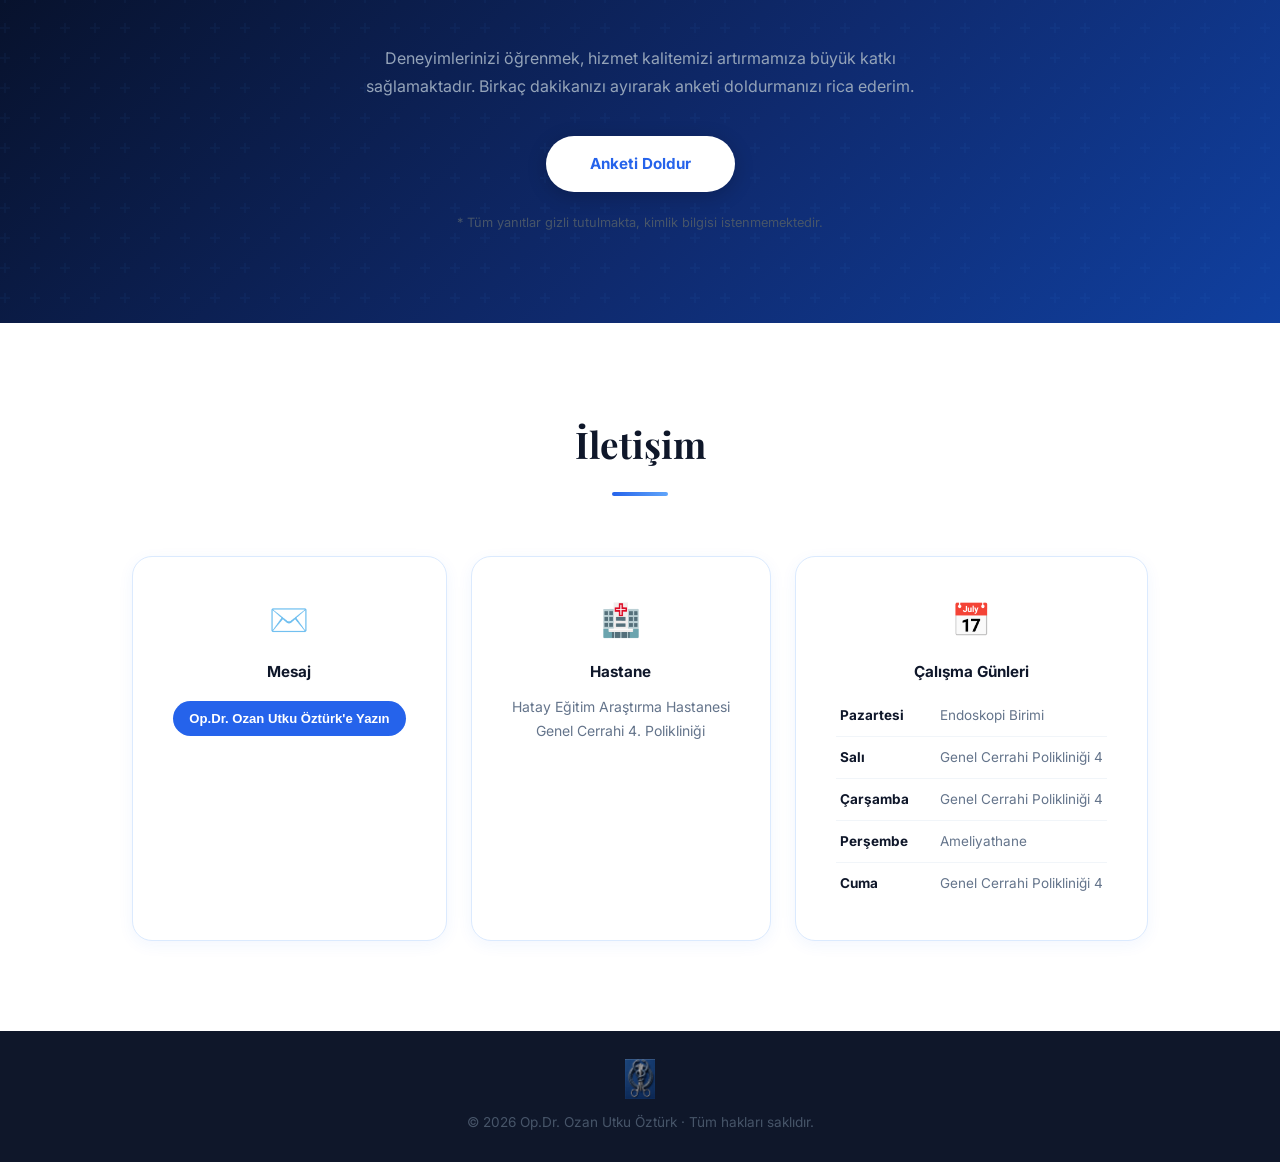
==== commit 5b3ec8c3: "Video scroll animasyonu kaldırıldı" ====
--- a/index.html
+++ b/index.html
@@ -59,7 +59,6 @@
   }
   </script>
 
-  <link rel="stylesheet" href="style.css?v=5" />
   <link rel="preconnect" href="https://fonts.googleapis.com" />
   <link href="https://fonts.googleapis.com/css2?family=Inter:wght@300;400;600;700&family=Playfair+Display:wght@700&display=swap" rel="stylesheet" />
 </head>
@@ -141,19 +140,6 @@
     </div>
   </section>
 
-  <!-- VİDEO SCRUB BÖLÜMÜ -->
-  <section id="video-bolum">
-    <div class="video-sticky">
-      <video id="scrubVideo" muted playsinline preload="auto">
-        <source src="videos/tanitim.mp4" type="video/mp4">
-      </video>
-      <div class="video-overlay">
-        <div class="video-ilerleme">
-          <div class="video-ilerleme-bar" id="videoBar"></div>
-        </div>
-      </div>
-    </div>
-  </section>
 
   <!-- HAKKIMDA -->
   <section id="hakkimda">
--- a/style.css
+++ b/style.css
@@ -806,58 +806,6 @@
   .hasta-form-kart { padding: 28px 20px; }
 }
 
-/* VİDEO SCRUB */
-#video-bolum {
-  height: 250vh;
-  position: relative;
-}
-
-.video-sticky {
-  position: sticky;
-  top: 15vh;
-  height: 70vh;
-  width: 100%;
-  overflow: hidden;
-  background: #000;
-}
-
-.video-sticky video {
-  width: 100%;
-  height: 100%;
-  object-fit: cover;
-  display: block;
-}
-
-.video-overlay {
-  position: absolute;
-  inset: 0;
-  background: linear-gradient(to bottom, rgba(0,0,0,0.15) 0%, transparent 30%, transparent 70%, rgba(0,0,0,0.4) 100%);
-  pointer-events: none;
-}
-
-.video-ilerleme {
-  position: absolute;
-  bottom: 32px;
-  left: 50%;
-  transform: translateX(-50%);
-  width: 200px;
-  height: 3px;
-  background: rgba(255,255,255,0.25);
-  border-radius: 2px;
-}
-
-.video-ilerleme-bar {
-  height: 100%;
-  width: 0%;
-  background: white;
-  border-radius: 2px;
-  transition: width 0.05s linear;
-}
-
-@media (max-width: 768px) {
-  #video-bolum { height: 180vh; }
-  .video-sticky { height: 50vh; }
-}
 
 /* ===== ANİMASYONLAR ===== */
 
@@ -999,15 +947,6 @@
 
 /* MOBİL */
 @media (max-width: 768px) {
-  #video-bolum {
-    height: 180vh;
-  }
-
-  .video-sticky {
-    top: 25vh;
-    height: 50vh;
-  }
-}
 
   .nav-links.acik { display: flex; }
   .nav-toggle { display: block; }
@@ -1025,13 +964,6 @@
 
 @media (max-width: 480px) {
   .ameliyat-grid { grid-template-columns: 1fr; }
-}
-#video-bolum .video-sticky #scrubVideo {
-  width: 100% !important;
-  height: 100% !important;
-  object-fit: contain !important;
-  object-position: center center !important;
-  background: #000;
 }
 /* Ana girişteki logo kesinlikle hareket etmesin */
 #hero .hero-content > img.hero-logo,
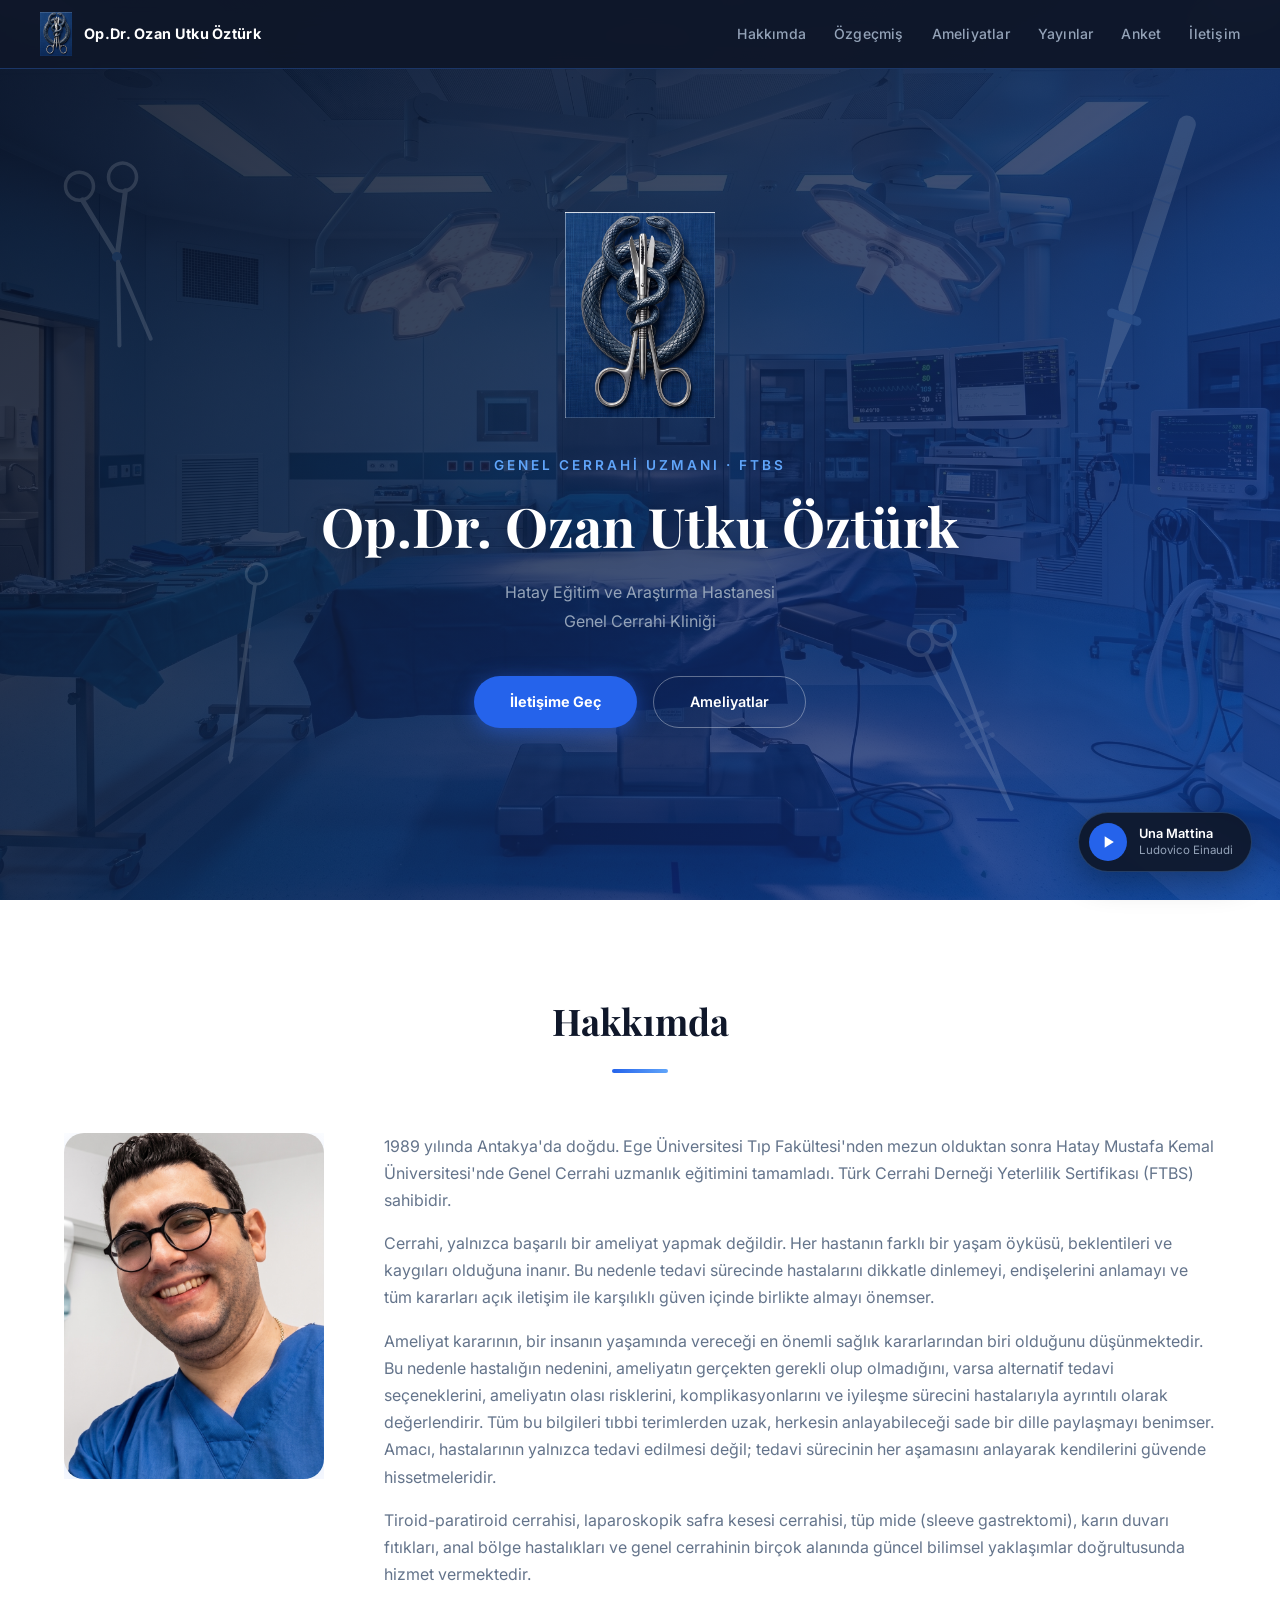
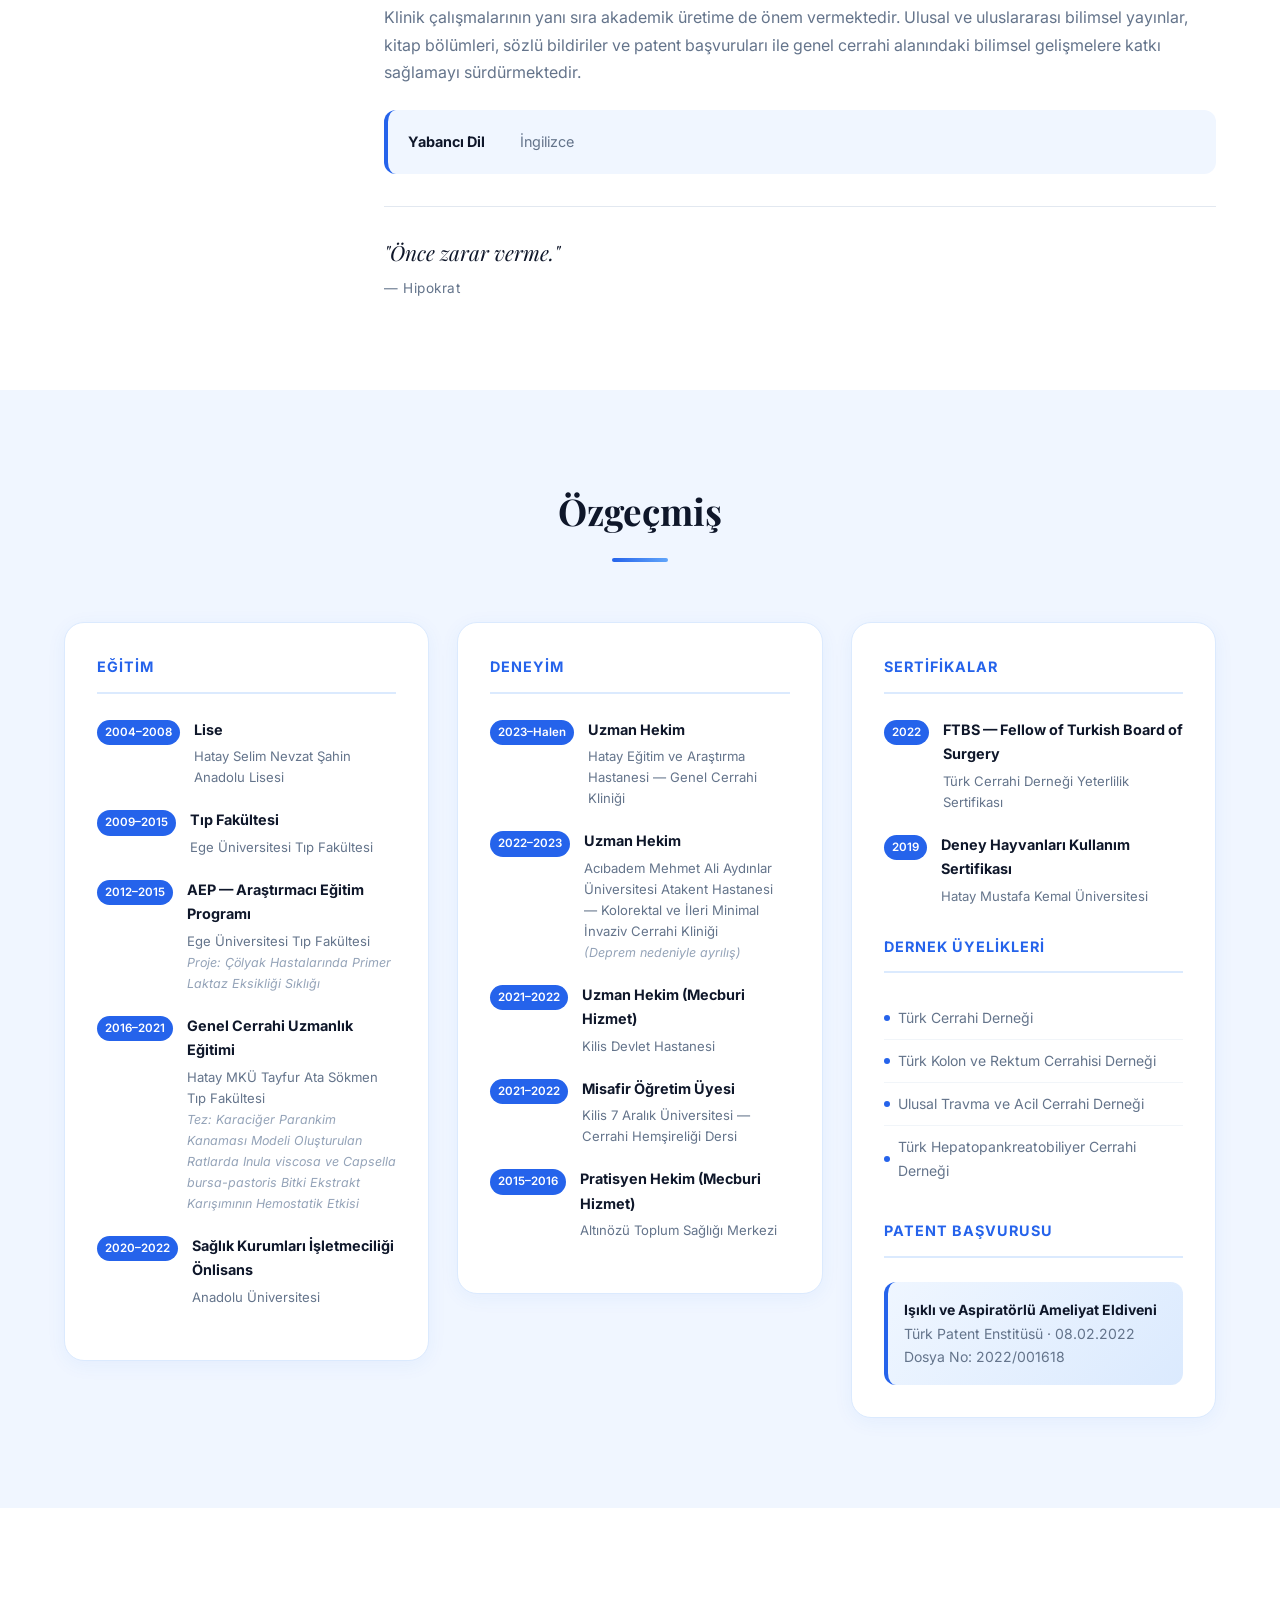
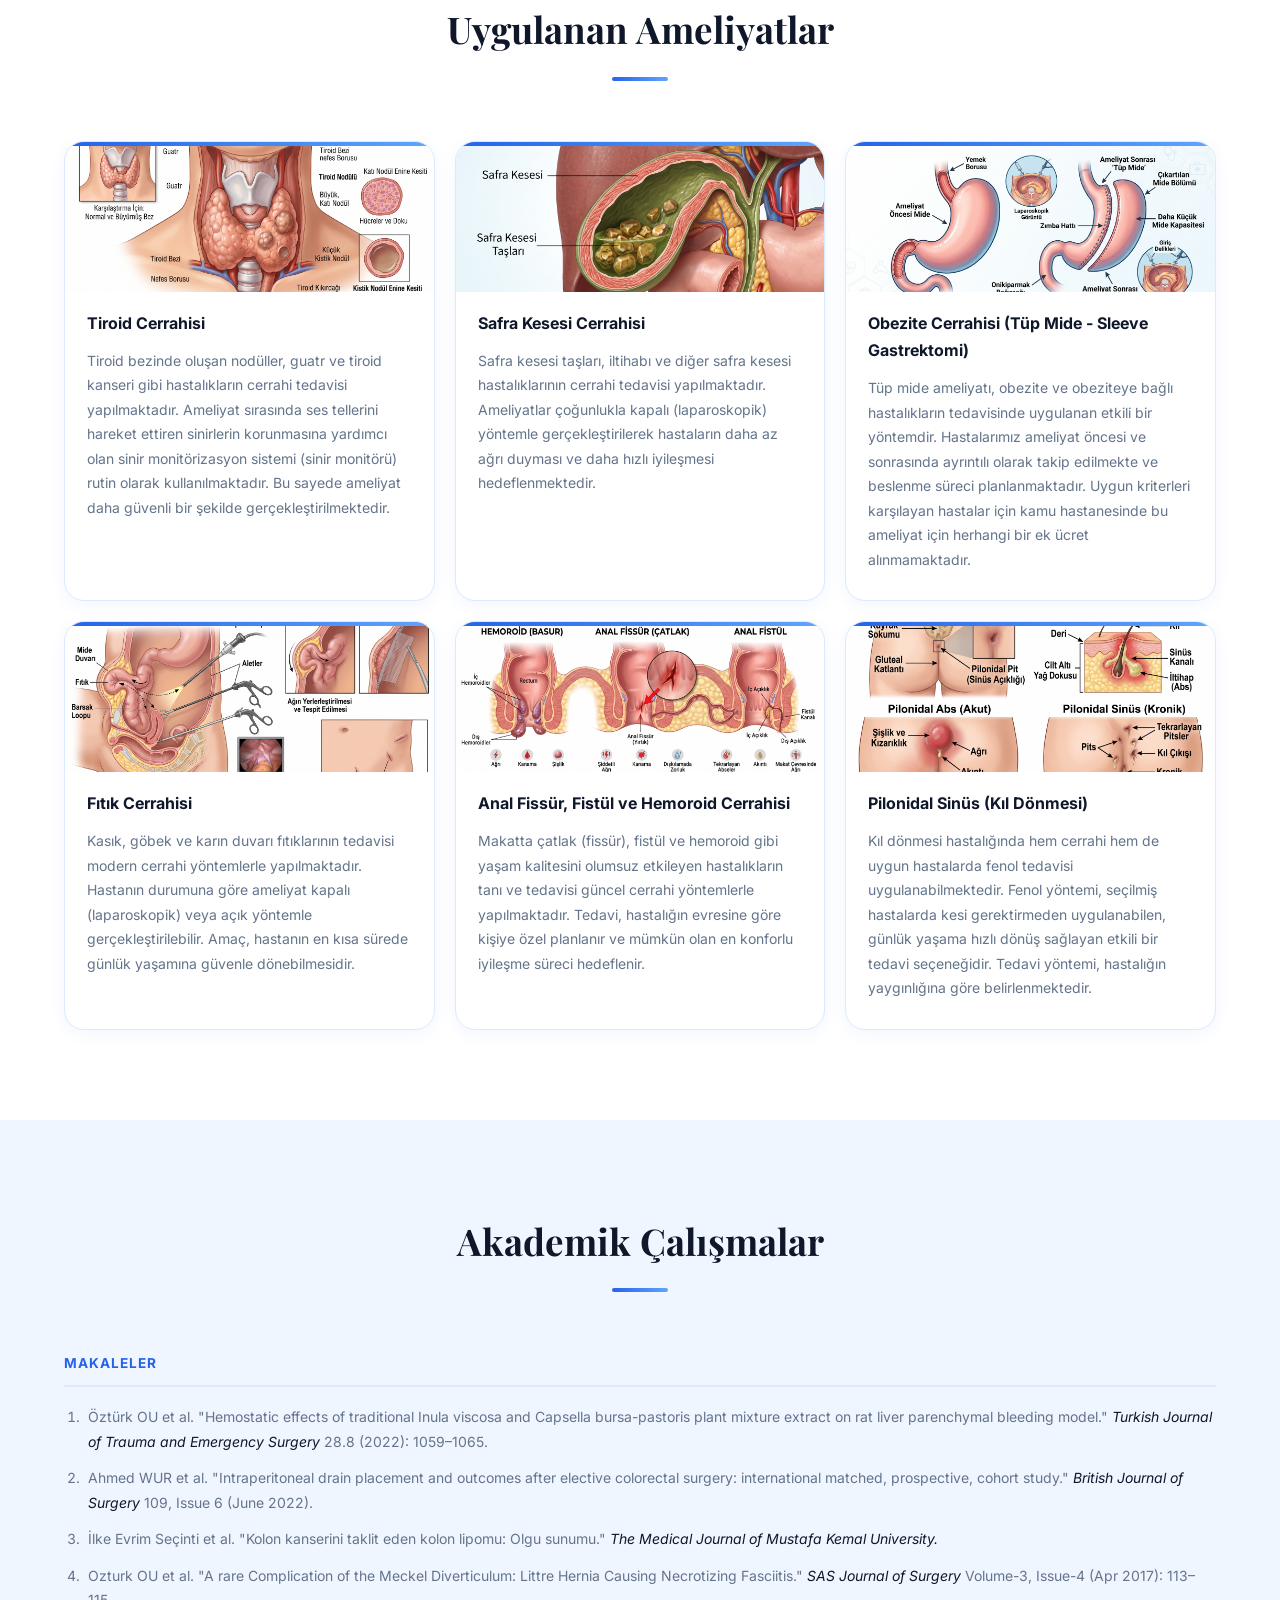
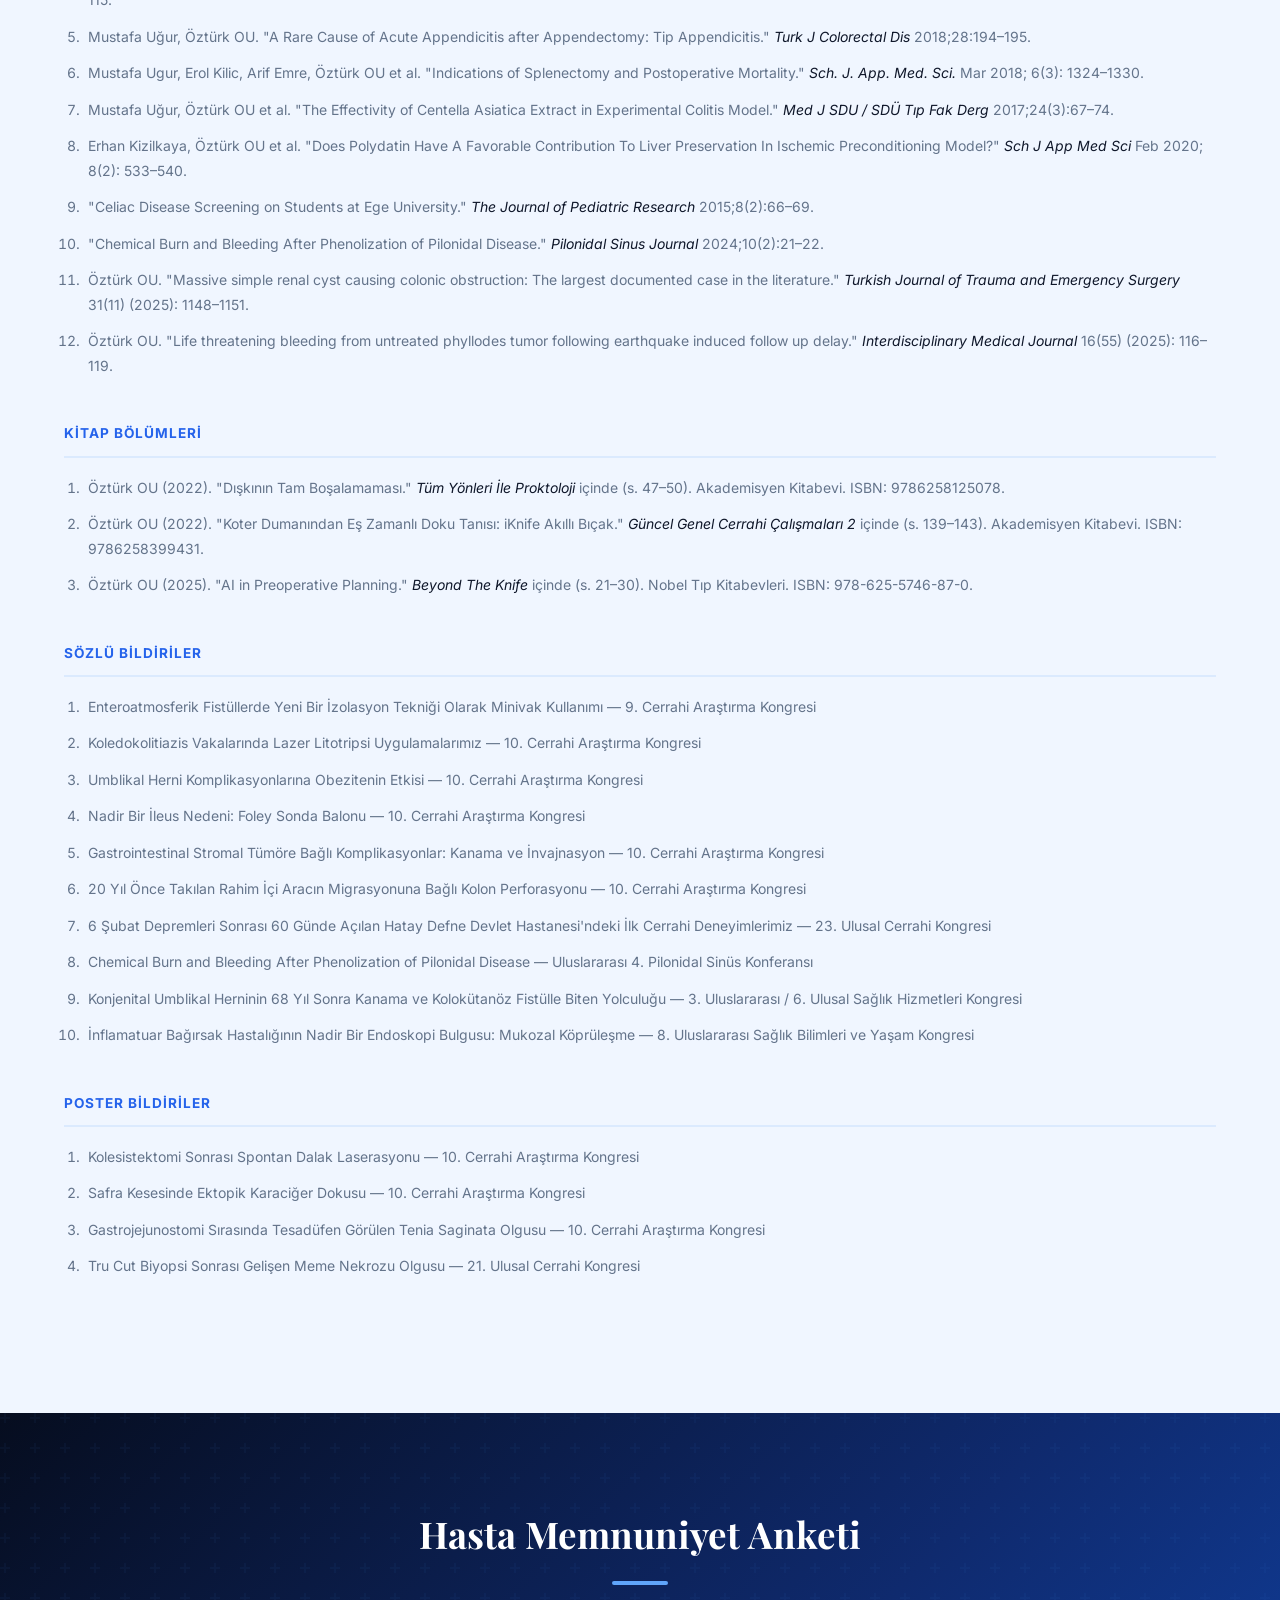
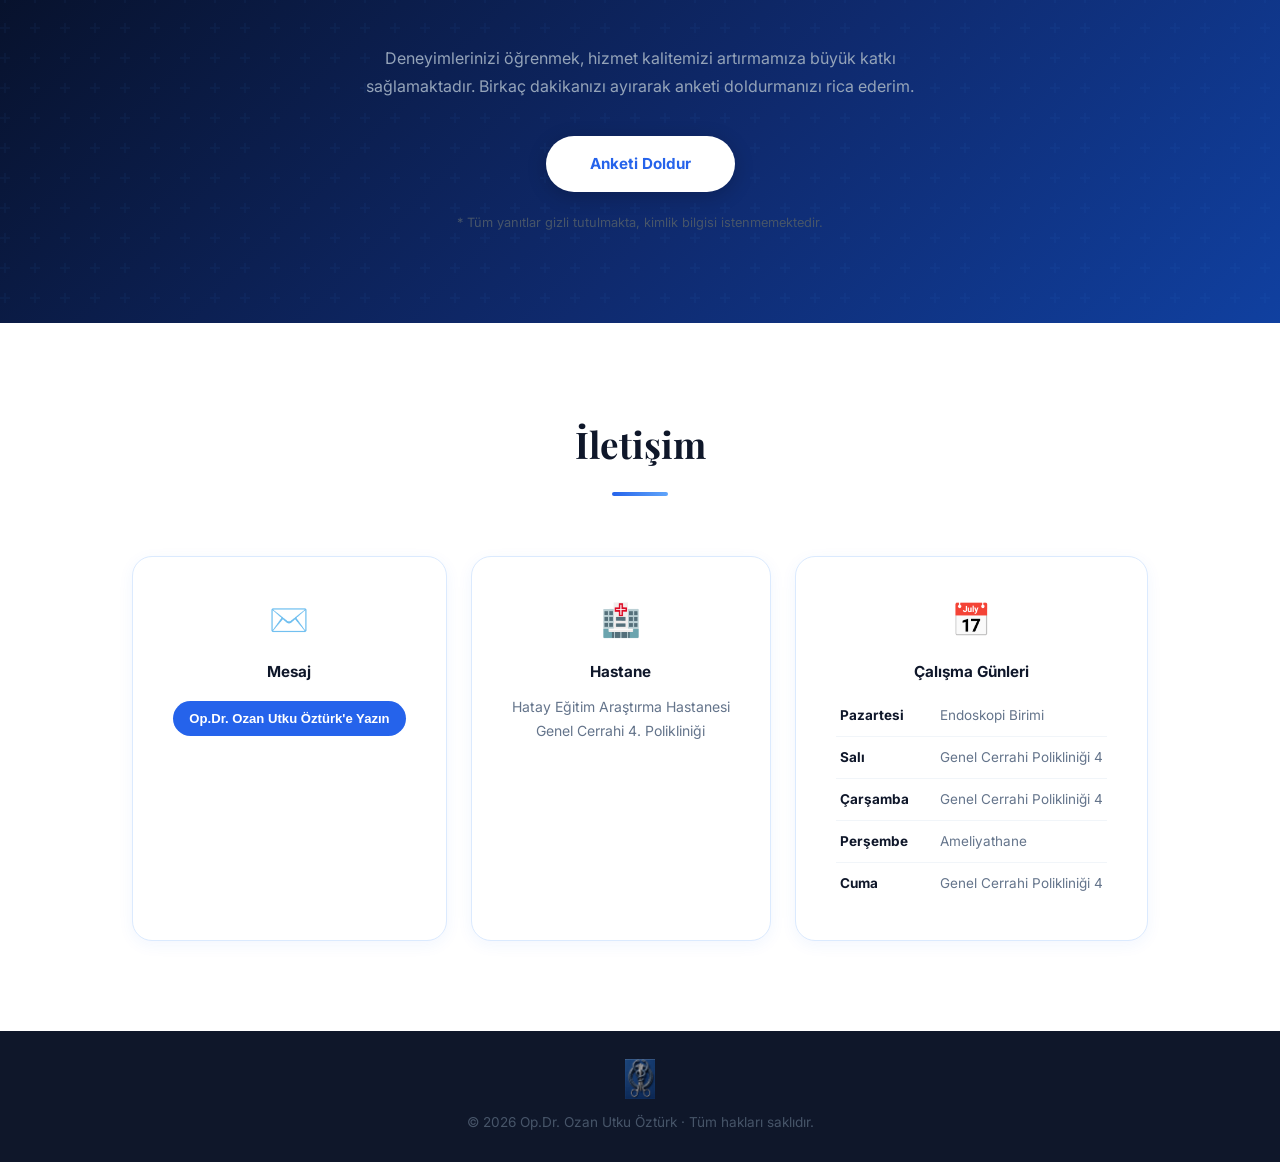
==== commit a15cb070: "Patent başlığı güncellendi" ====
--- a/index.html
+++ b/index.html
@@ -246,7 +246,7 @@
             <li>Türk Hepatopankreatobiliyer Cerrahi Derneği</li>
           </ul>
 
-          <h3 class="blok-baslik" style="margin-top:28px">Patent</h3>
+          <h3 class="blok-baslik" style="margin-top:28px">Patent Başvurusu</h3>
           <div class="patent-kutu">
             <p><strong>Işıklı ve Aspiratörlü Ameliyat Eldiveni</strong></p>
             <p>Türk Patent Enstitüsü · 08.02.2022<br>Dosya No: 2022/001618</p>
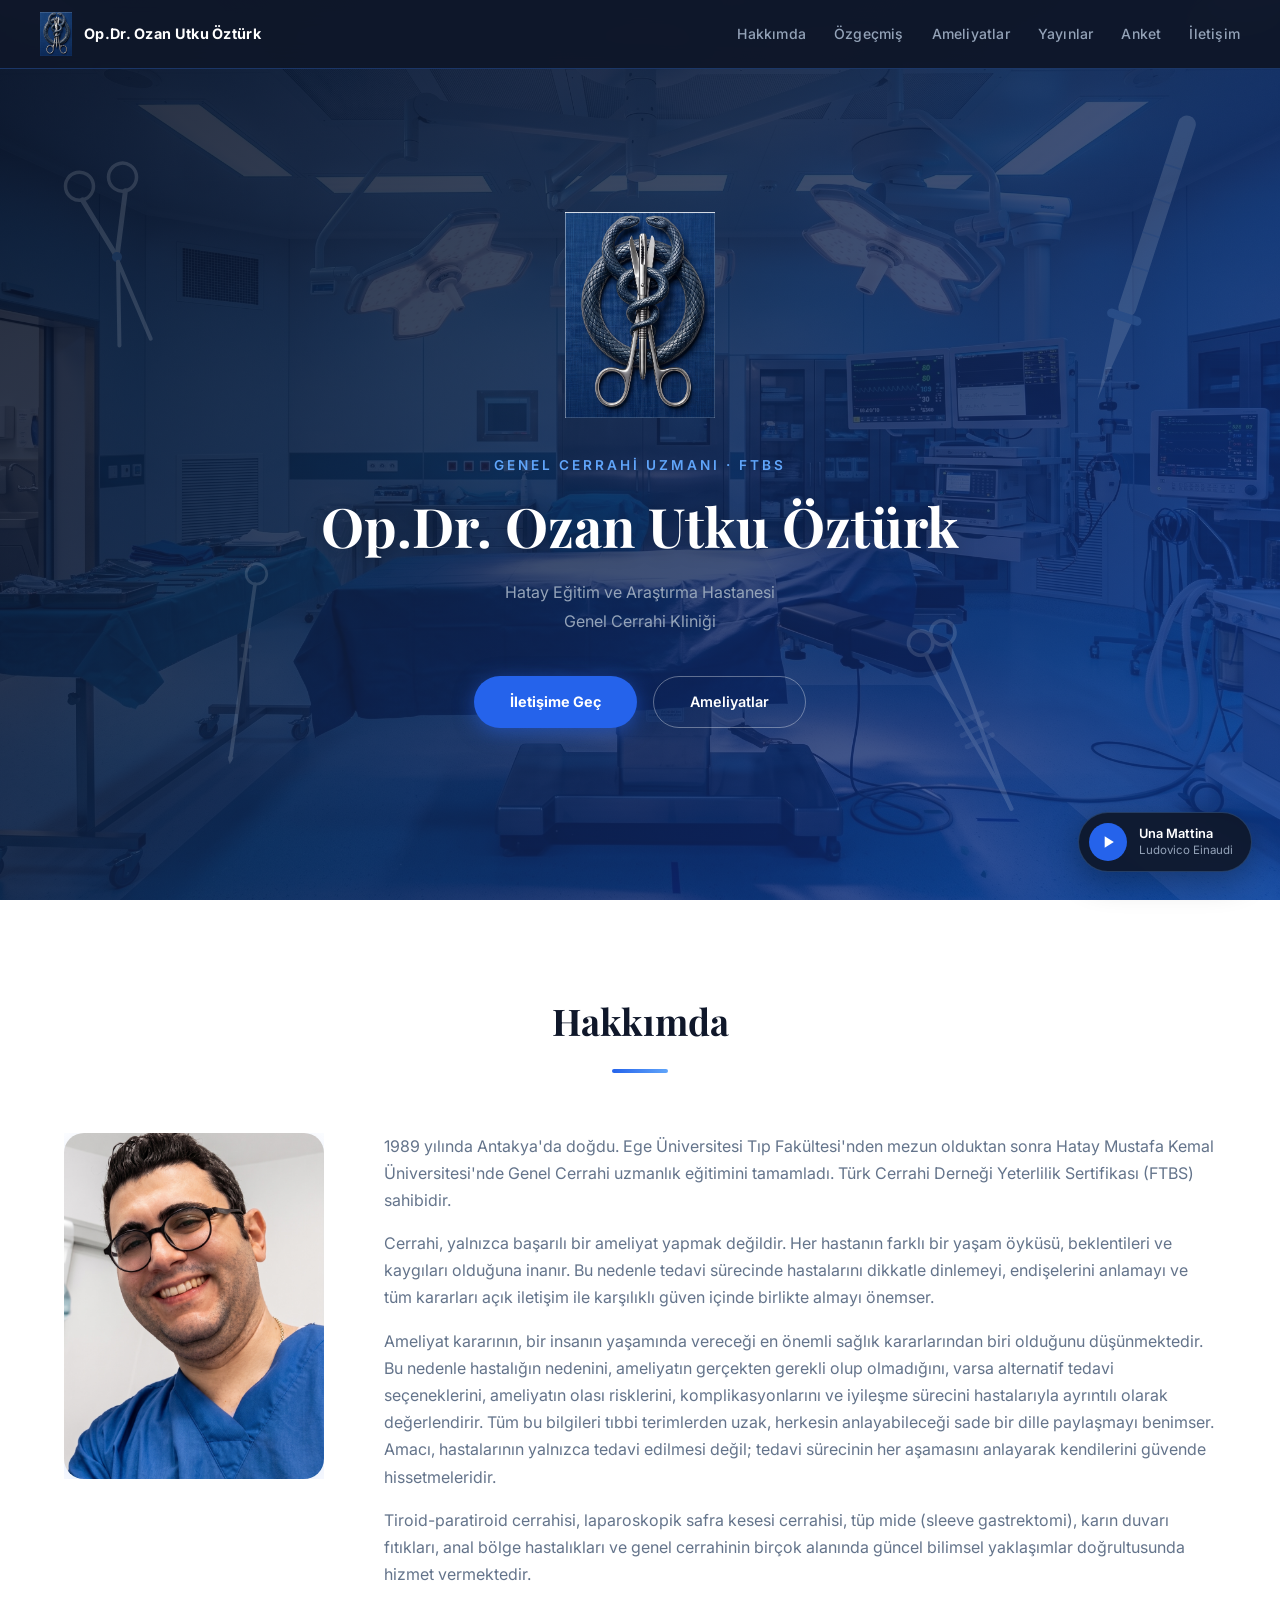
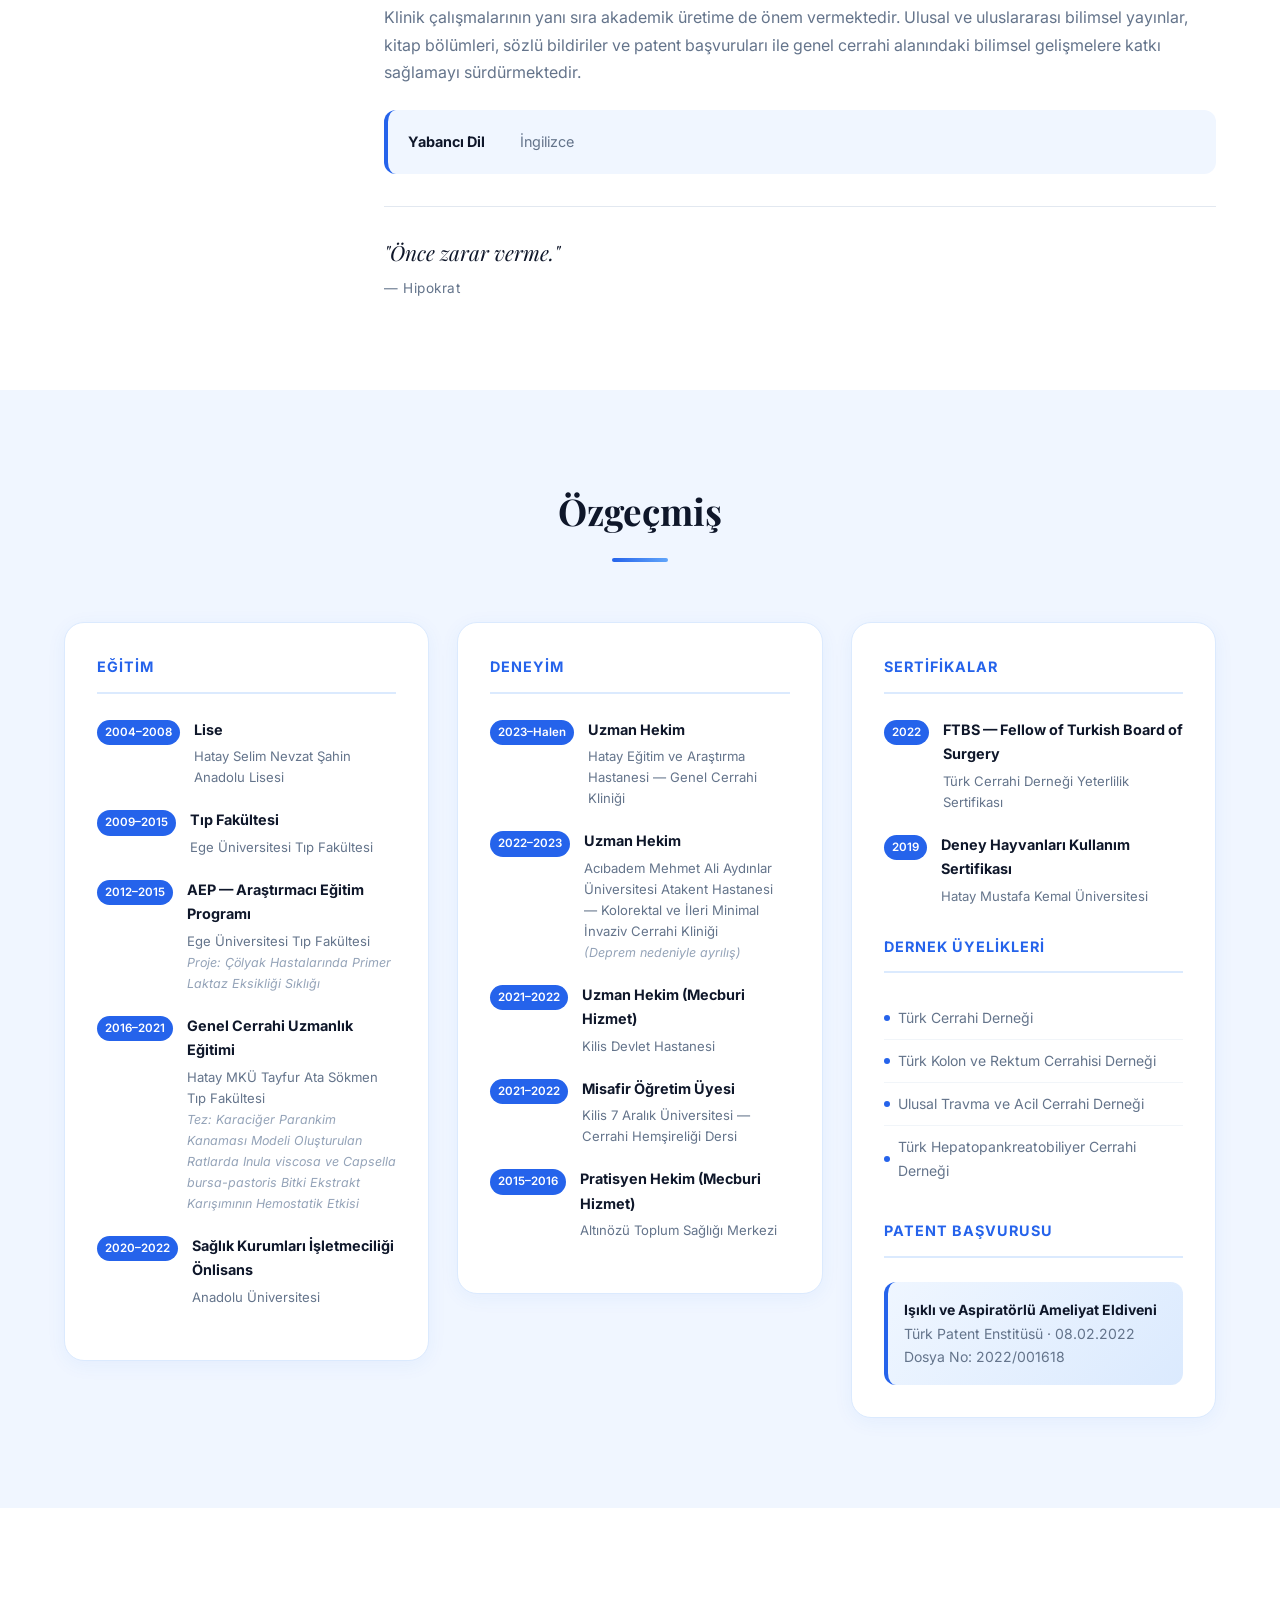
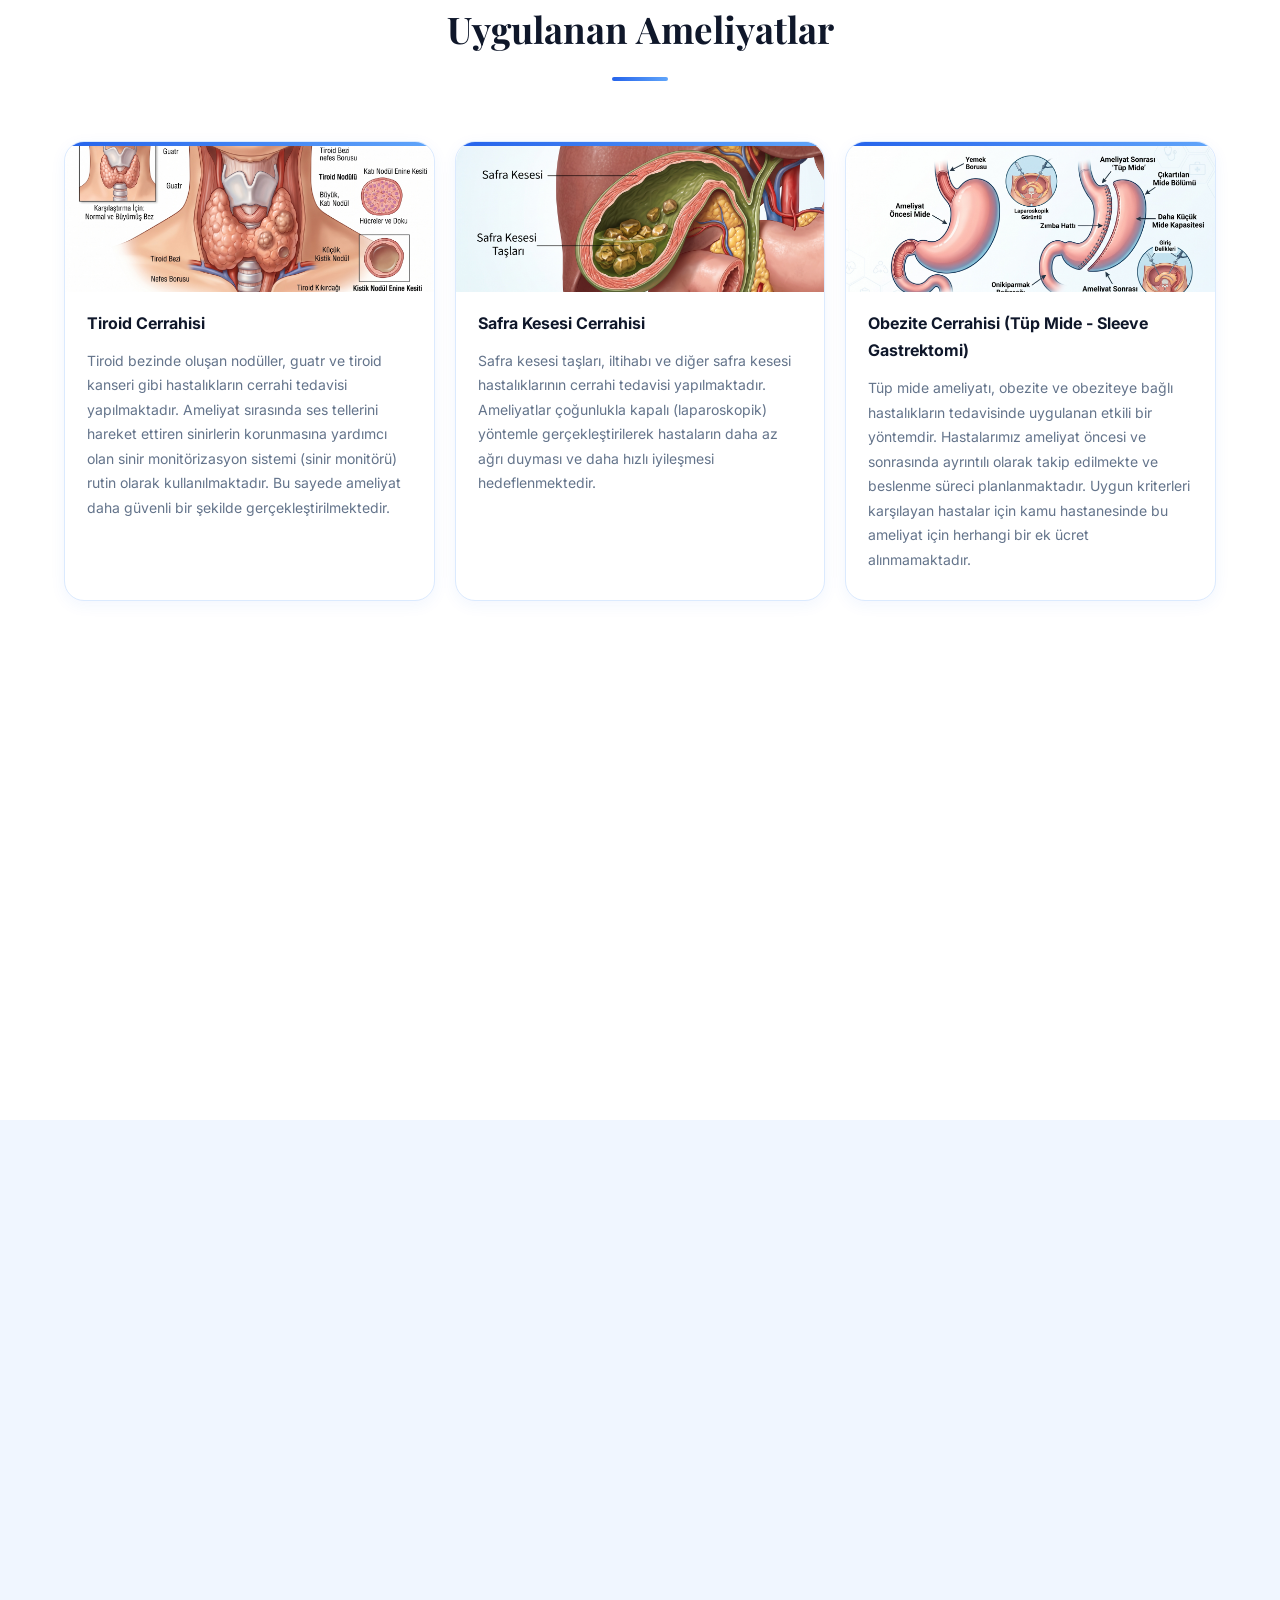
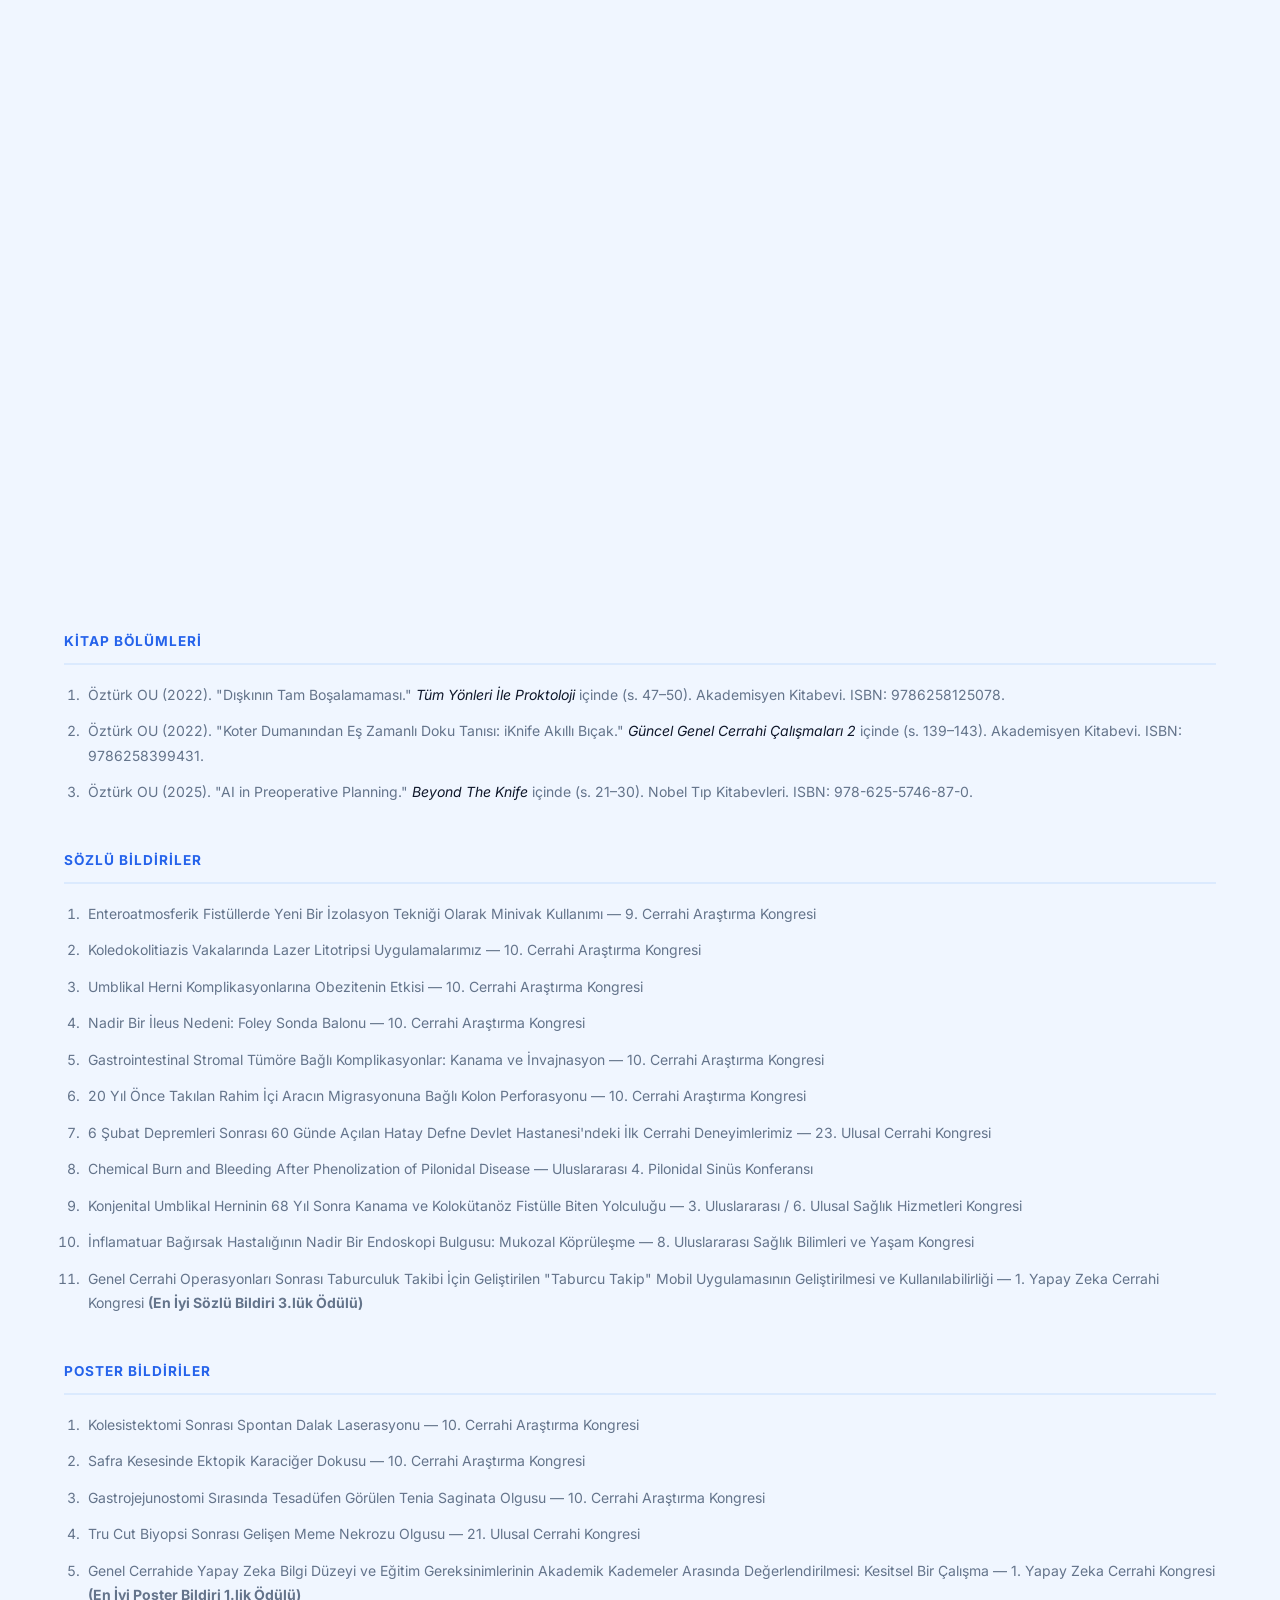
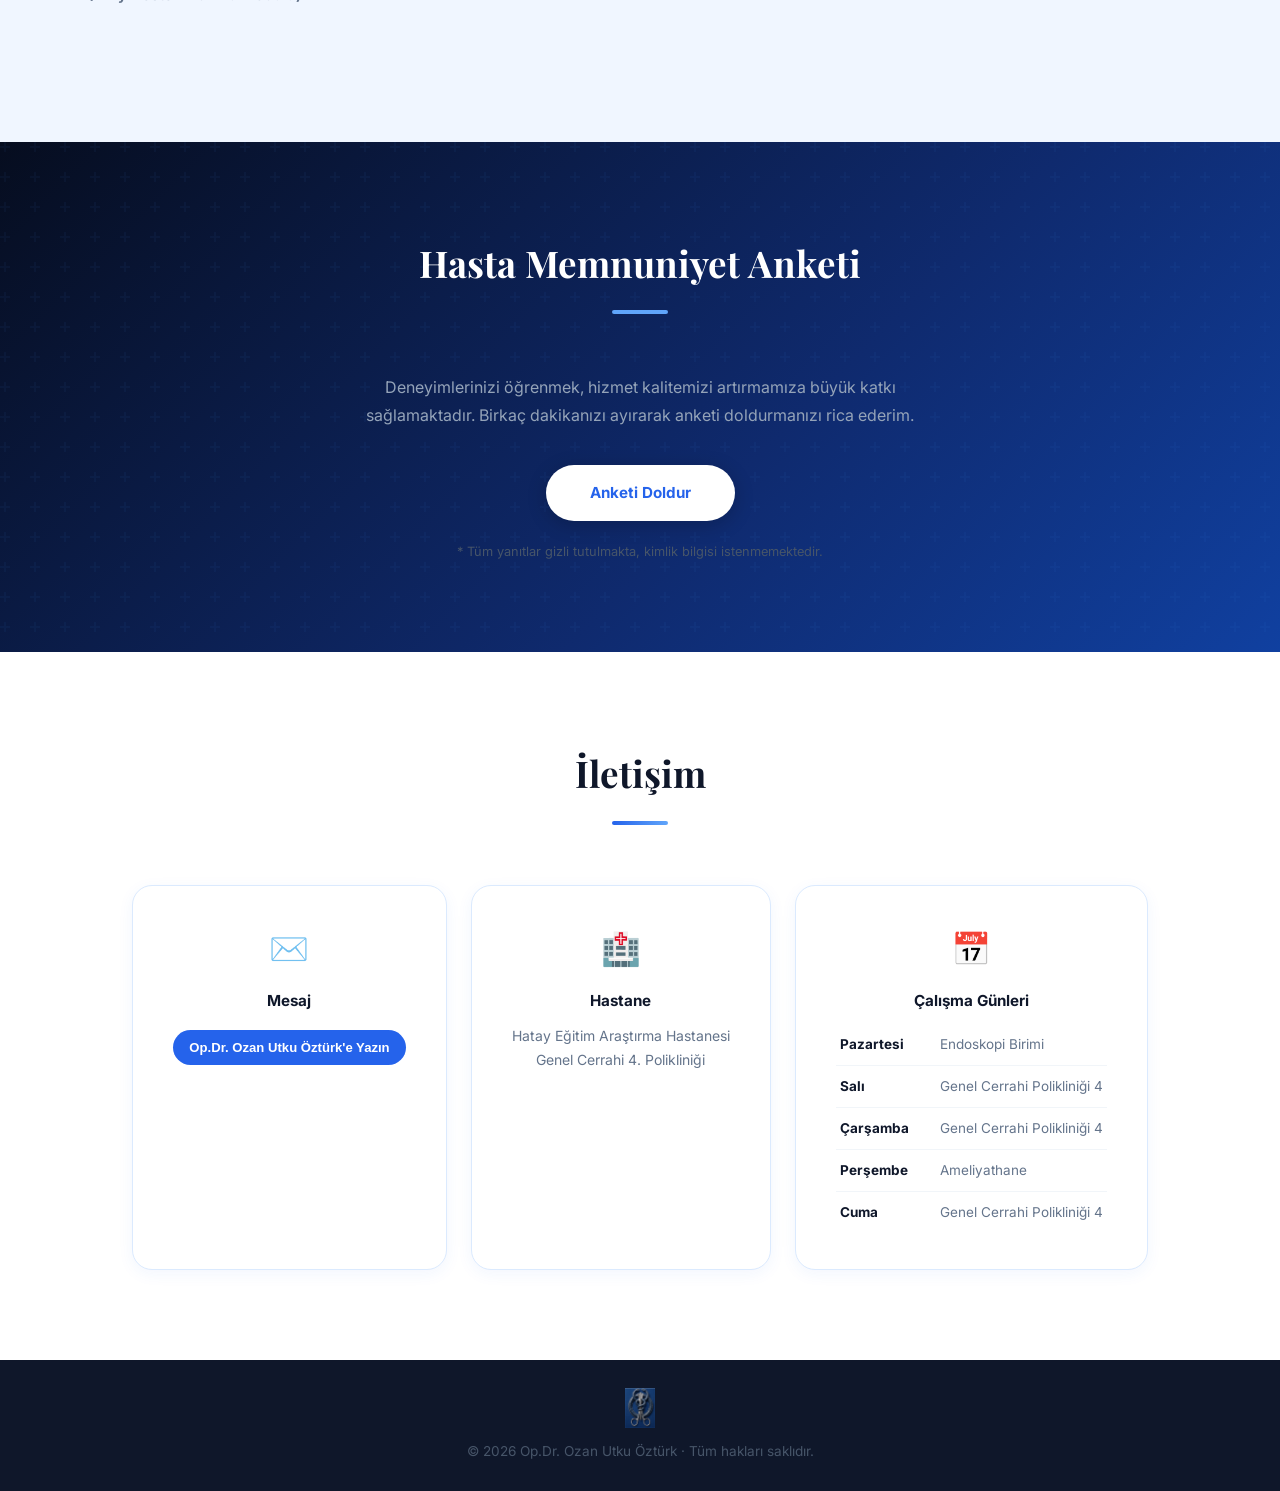
==== commit 686b624f: "1. Yapay Zeka Cerrahi Kongresi ödülleri ve bildirileri eklendi Co-Authored-By: Claude Opus 5.5 <nore" ====
--- a/index.html
+++ b/index.html
@@ -309,6 +309,14 @@
       <h2 class="section-title">Akademik Çalışmalar</h2>
 
       <div class="yayin-grup">
+        <h3 class="yayin-grup-baslik">Ödüller</h3>
+        <ul class="yayin-listesi odul-listesi">
+          <li><strong>En İyi Poster Bildiri Birincilik Ödülü</strong> — 1. Yapay Zeka Cerrahi Kongresi<br>Genel Cerrahide Yapay Zeka Bilgi Düzeyi ve Eğitim Gereksinimlerinin Akademik Kademeler Arasında Değerlendirilmesi: Kesitsel Bir Çalışma</li>
+          <li><strong>En İyi Sözlü Bildiri Üçüncülük Ödülü</strong> — 1. Yapay Zeka Cerrahi Kongresi<br>Genel Cerrahi Operasyonları Sonrası Taburculuk Takibi İçin Geliştirilen "Taburcu Takip" Mobil Uygulamasının Geliştirilmesi ve Kullanılabilirliği</li>
+        </ul>
+      </div>
+
+      <div class="yayin-grup">
         <h3 class="yayin-grup-baslik">Makaleler</h3>
         <ol class="yayin-listesi">
           <li>Öztürk OU et al. "Hemostatic effects of traditional Inula viscosa and Capsella bursa-pastoris plant mixture extract on rat liver parenchymal bleeding model." <em>Turkish Journal of Trauma and Emergency Surgery</em> 28.8 (2022): 1059–1065.</li>
@@ -348,6 +356,7 @@
           <li>Chemical Burn and Bleeding After Phenolization of Pilonidal Disease — Uluslararası 4. Pilonidal Sinüs Konferansı</li>
           <li>Konjenital Umblikal Herninin 68 Yıl Sonra Kanama ve Kolokütanöz Fistülle Biten Yolculuğu — 3. Uluslararası / 6. Ulusal Sağlık Hizmetleri Kongresi</li>
           <li>İnflamatuar Bağırsak Hastalığının Nadir Bir Endoskopi Bulgusu: Mukozal Köprüleşme — 8. Uluslararası Sağlık Bilimleri ve Yaşam Kongresi</li>
+          <li>Genel Cerrahi Operasyonları Sonrası Taburculuk Takibi İçin Geliştirilen "Taburcu Takip" Mobil Uygulamasının Geliştirilmesi ve Kullanılabilirliği — 1. Yapay Zeka Cerrahi Kongresi <strong>(En İyi Sözlü Bildiri 3.lük Ödülü)</strong></li>
         </ol>
       </div>
 
@@ -358,6 +367,7 @@
           <li>Safra Kesesinde Ektopik Karaciğer Dokusu — 10. Cerrahi Araştırma Kongresi</li>
           <li>Gastrojejunostomi Sırasında Tesadüfen Görülen Tenia Saginata Olgusu — 10. Cerrahi Araştırma Kongresi</li>
           <li>Tru Cut Biyopsi Sonrası Gelişen Meme Nekrozu Olgusu — 21. Ulusal Cerrahi Kongresi</li>
+          <li>Genel Cerrahide Yapay Zeka Bilgi Düzeyi ve Eğitim Gereksinimlerinin Akademik Kademeler Arasında Değerlendirilmesi: Kesitsel Bir Çalışma — 1. Yapay Zeka Cerrahi Kongresi <strong>(En İyi Poster Bildiri 1.lik Ödülü)</strong></li>
         </ol>
       </div>
 
--- a/style.css
+++ b/style.css
@@ -530,6 +530,10 @@
   margin-bottom: 12px;
   padding-left: 4px;
 }
+
+.odul-listesi { list-style: none; padding-left: 0; }
+.odul-listesi li::before { content: "🏆"; margin-right: 8px; }
+.odul-listesi li strong { color: var(--lacivert); }
 
 .yayin-listesi li em {
   color: var(--lacivert);
